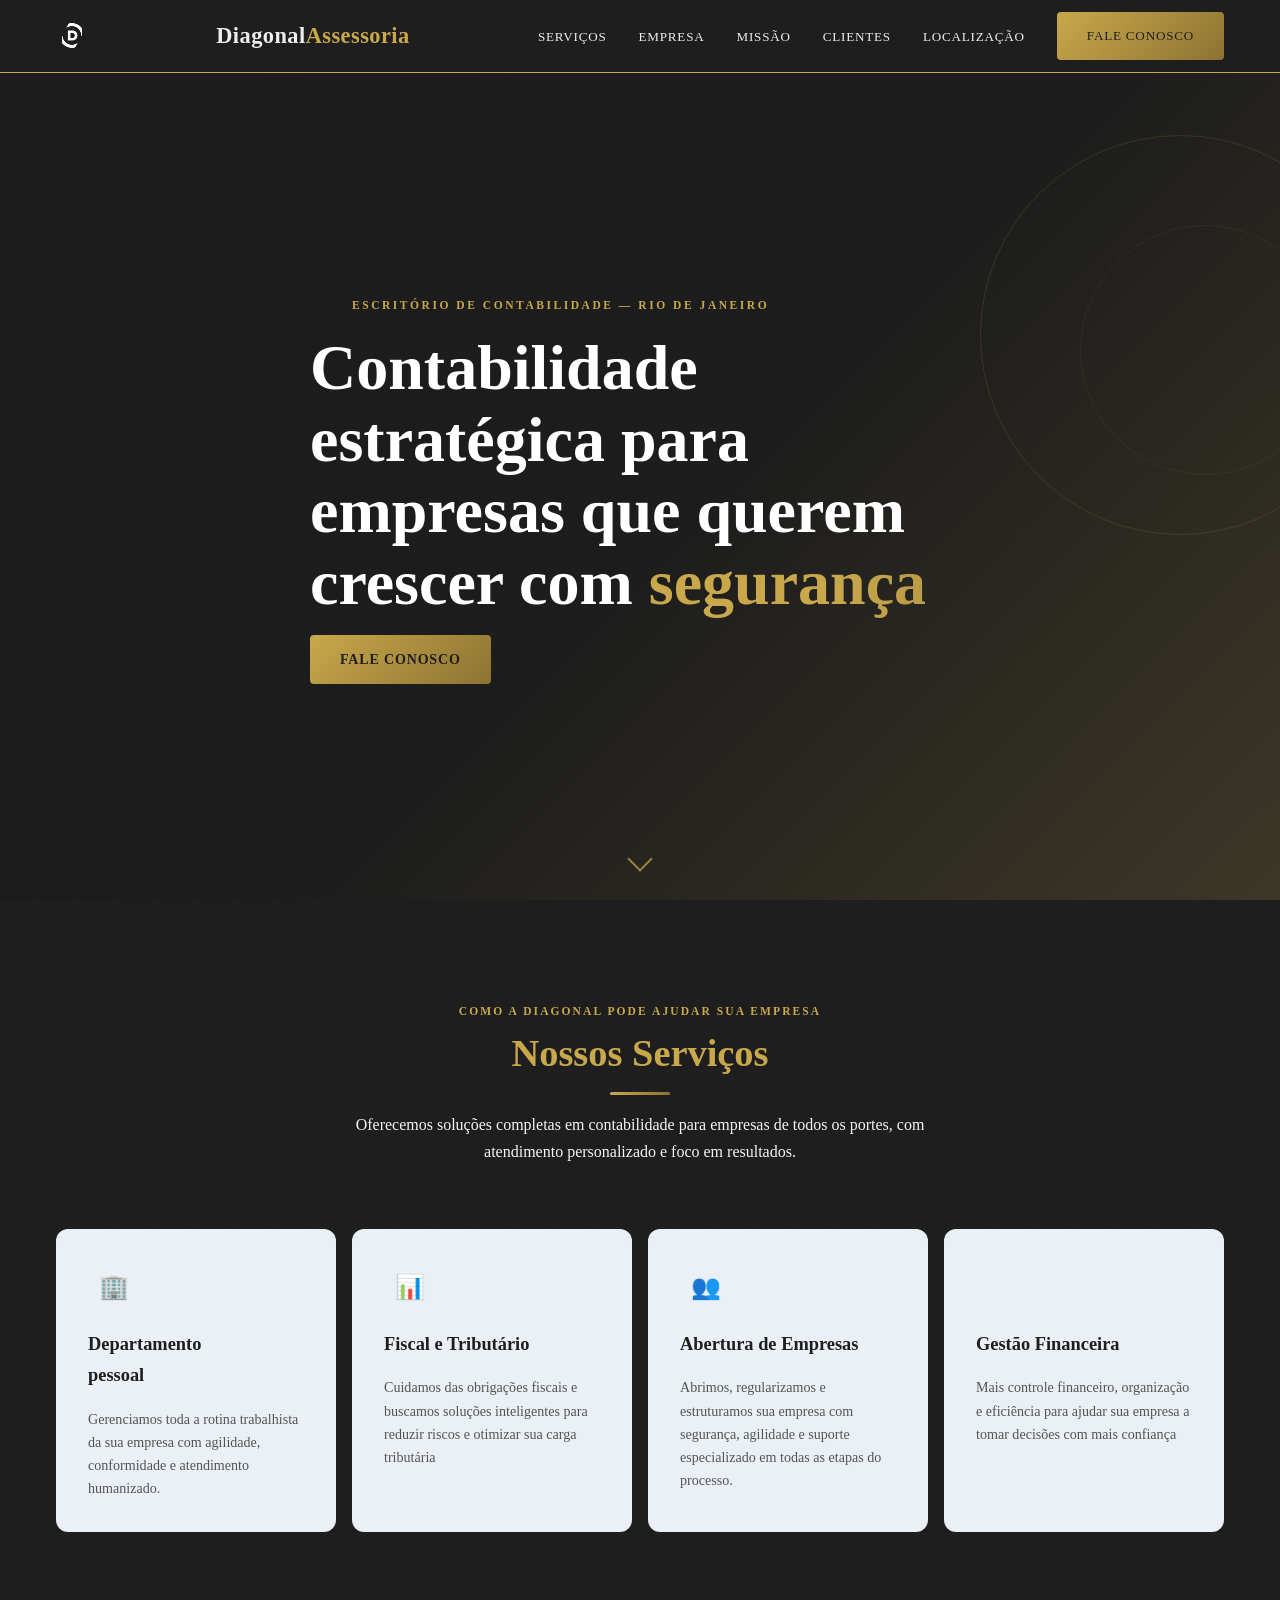
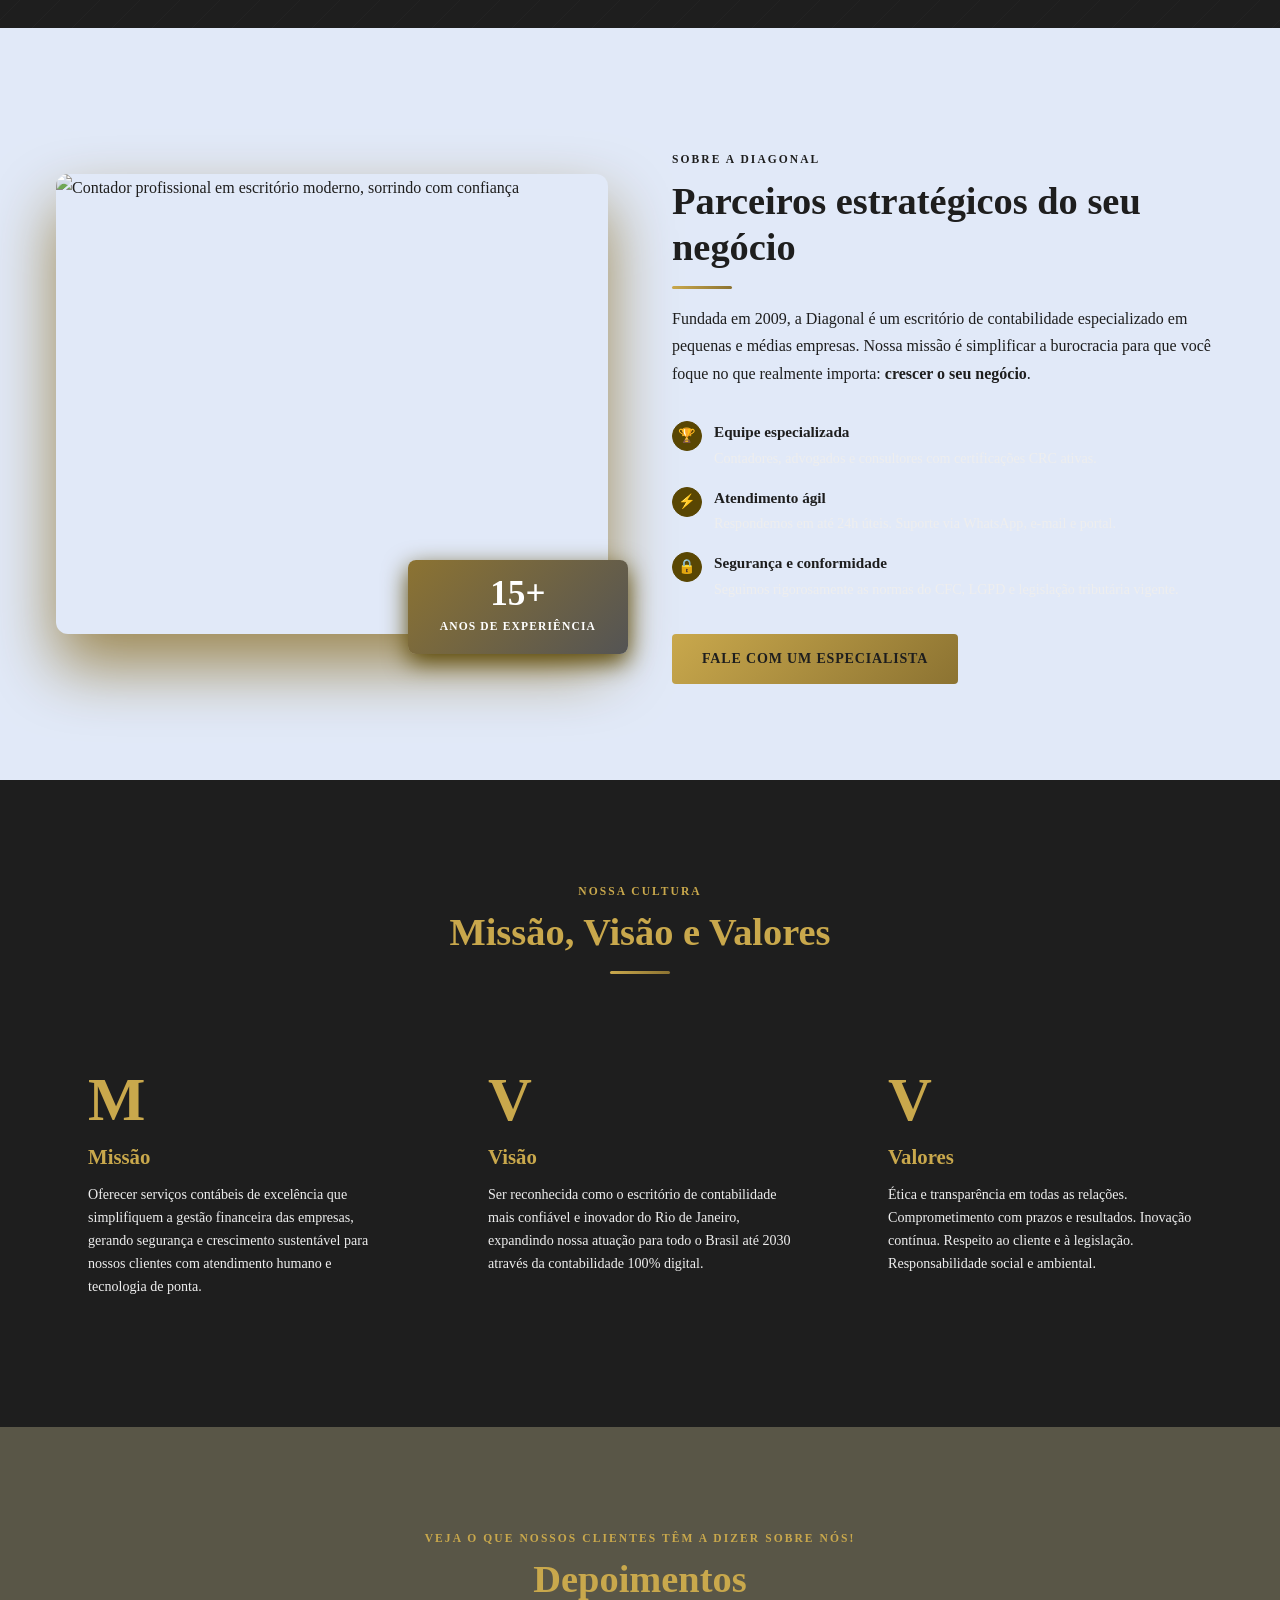
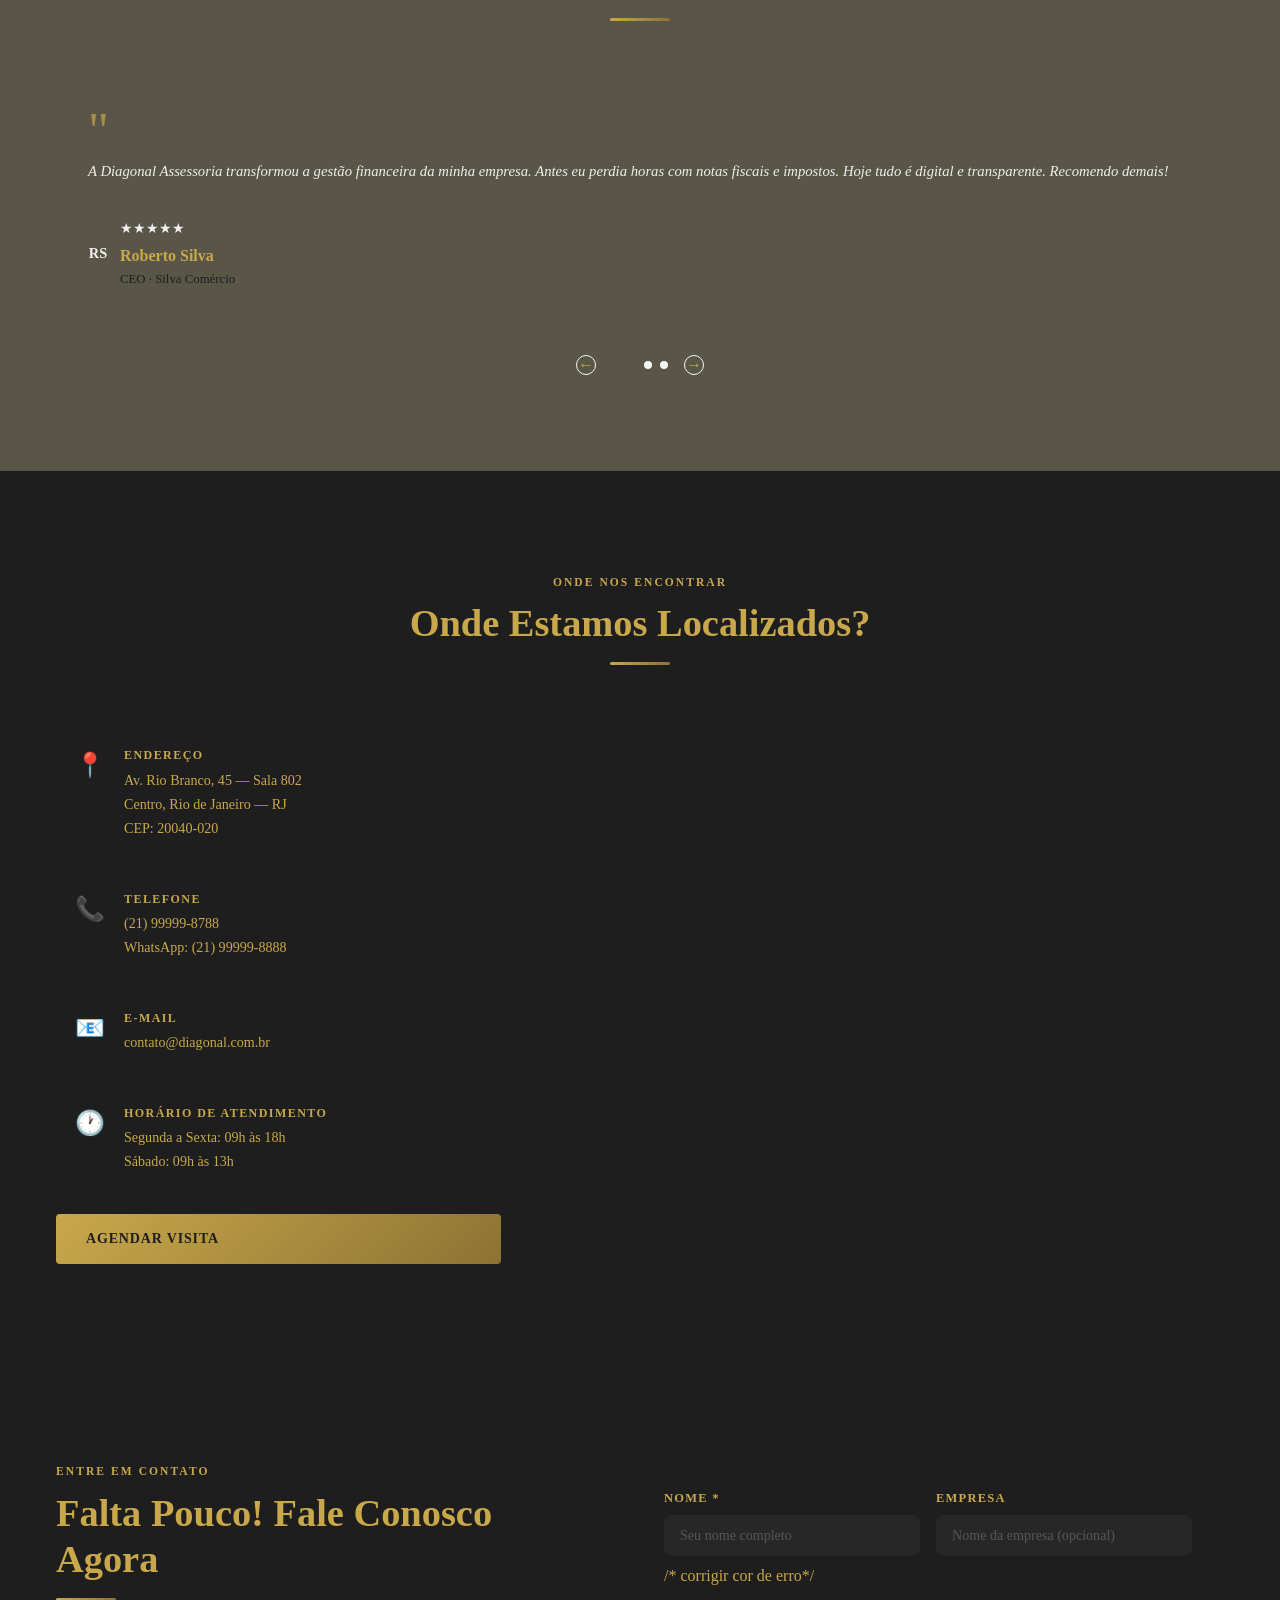
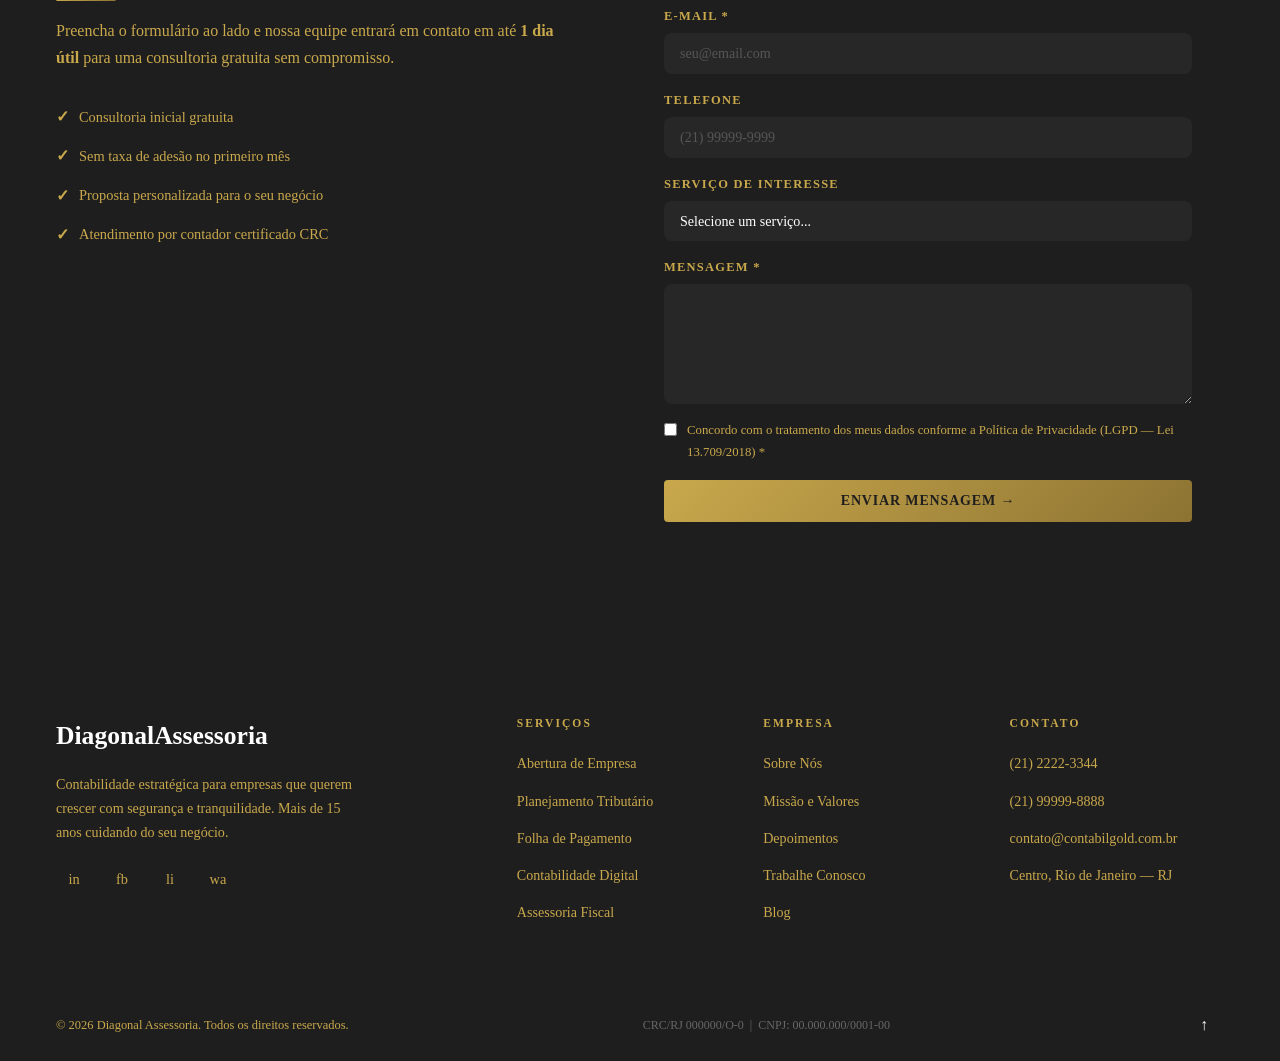
==== index.html @ e1a0720f "primeiro commit do site diagonal" ====
<!DOCTYPE html>
<!--
  ╔══════════════════════════════════════════════════════════════════╗
  ║           DIAGONAL ACESSORIA — index.html                        ║
  ║   Estrutura HTML pura — estilos e scripts em arquivos externos   ║
  ╠══════════════════════════════════════════════════════════════════╣
  ║  ESTRUTURA DO PROJETO (organização de pastas):                   ║
  ║  contabilgold/                                                   ║
  ║  ├── index.html   ← VOCÊ ESTÁ AQUI (estrutura/conteúdo)          ║
  ║  ├── style.css    ← Visual (cores, fontes, layout)               ║
  ║  └── script.js    ← Comportamento (cliques, animações, forms)    ║
  ╠══════════════════════════════════════════════════════════════════╣
-->
<html lang="pt-BR">

<head>
  <meta charset="UTF-8" /> 
  <meta name="viewport" content="width=device-width, initial-scale=1.0" /> 
  <meta name="description" content="Contáb — Contabilidade estratégica para empresas que querem crescer com segurança." />
  <meta name="keywords" content="contabilidade, empresa, MEI, CNPJ, impostos, Rio de Janeiro" />
  <meta name="author" content="Diagonal Acessoria" /> 
  <link rel="stylesheet" href="style.css" /> 
  <title>Diagonal Acessoria</title>
</head>

<body>

  <!-- ╔═════════════════════════════════════════════════════════╗
       ║  NAVBAR — Barra de navegação fixed                      ║
       ║  JS (script.js): hambúrguer mobile + fechar ao clicar   ║
       ╚═════════════════════════════════════════════════════════╝ -->
  <header>
    <nav class="navbar" role="navigation" aria-label="Navegação principal">
      <div class="container">
        <div class="navbar__inner">
          <img src="img/logoWhite.png" alt="Diagonal Acessoria" />

          <a href="#" class="navbar__logo" aria-label="Diagonal Acessoria - Página inicial">
            
            Diagonal<span>Assessoria</span>
          </a>

          <!-- href="#secao" → scroll suave até o elemento com id="secao" -->
          <ul class="navbar__links" id="navLinks" role="list">
            <li><a href="#servicos">Serviços</a></li>
            <li><a href="#sobre">Empresa</a></li>
            <li><a href="#mvv">Missão</a></li>
            <li><a href="#depoimentos">Clientes</a></li>
            <li><a href="#localizacao">Localização</a></li>
            <li><a href="#contato" class="btn-nav">Fale Conosco</a></li>
          </ul>

          <!-- Botão hambúrguer (mobile) — JS alterna a classe .aberto -->
          <button
            class="navbar__toggle"
            id="navToggle"
            aria-label="Abrir menu de navegação"
            aria-expanded="false"
            aria-controls="navLinks">
            <span></span>
            <span></span>
            <span></span>
          </button>

        </div>
      </div>
    </nav>
  </header>

  <!-- <main> = conteúdo principal — deve existir APENAS UM por página -->
  <main>

    <!-- ╔═════════════════════════════════════════════════════════╗
         ║  SEÇÃO 1 — HERO (Banner Principal)                     ║
         ╚═════════════════════════════════════════════════════════╝ -->
    <section class="hero" id="hero" aria-label="Seção principal">
      <div class="container">
        <div class="hero__conteudo">

          <p class="hero__tag" aria-hidden="true">
            Escritório de Contabilidade — Rio de Janeiro
          </p>

          <!-- H1: único por página — mais relevante para SEO -->
          <h1 class="hero__titulo">
            Contabilidade estratégica para empresas que querem
            crescer com  <em>segurança</em>
          </h1>

          <!-- <p class="hero__subtitulo">
            Mais do que números: somos parceiros do seu negócio. Planejamento fiscal,
            abertura de empresas, folha de pagamento e muito mais.
          </p> -->

          <!-- CTAs = Call to Action (botões de conversão) -->
          <div class="hero__botoes">
            <a href="#contato" class="btn-primario">Fale Conosco</a>
            <!-- <a href="#servicos" class="btn-secundario">Ver Serviços</a> -->
          </div>

        </div>
      </div>

      <!-- Seta decorativa animada (indica "role para baixo") -->
      <div class="hero__scroll" aria-hidden="true">
        <div class="hero__scroll-seta"></div>
      </div>
    </section>


    <!-- ╔═════════════════════════════════════════════════════════╗
         ║  SEÇÃO 2 — SERVIÇOS                                     ║
         ║  CSS: grid auto-fit (responsivo sem media query)        ║
         ║  JS: classe .animar controlada pelo IntersectionObserver║
         ╚═════════════════════════════════════════════════════════╝ -->
    <section class="servicos" id="servicos" aria-labelledby="titulo-servicos">
      <div class="container">

        <div class="servicos__cabecalho">
          <p class="tag-ouro">Como a Diagonal pode ajudar sua empresa</p>
          <h2 class="titulo-secao" id="titulo-servicos">Nossos Serviços</h2>
          <div class="divisor-ouro" role="presentation"></div>
          <p class="subtitulo-secao" style="margin-inline: auto; text-align: center;">
            Oferecemos soluções completas em contabilidade para empresas de todos os portes,
            com atendimento personalizado e foco em resultados.
          </p>
        </div>

        <!-- Grid responsivo — 4 colunas no desktop, 1-2 no mobile -->
        <div class="servicos__grid">

          <!-- <article> = conteúdo autocontido e reutilizável -->
          <article class="card-servico animar" aria-label="Serviço de Abertura de Empresa">
            <div class="card-servico__icone" aria-hidden="true">🏢</div>
            <h3 class="card-servico__titulo">Departamento<p>pessoal</p></h3>
            <p class="card-servico__texto">
              Gerenciamos toda a rotina trabalhista da sua empresa com agilidade, conformidade e atendimento humanizado.
            </p>
            <!-- <a href="#contato" class="card-servico__link">Saiba mais &#8594;</a> -->
          </article>

          <article class="card-servico animar" aria-label="Serviço de Planejamento Tributário">
            <div class="card-servico__icone" aria-hidden="true">📊</div>
            <h3 class="card-servico__titulo">Fiscal e Tributário</h3>
            <p class="card-servico__texto">
              Cuidamos das obrigações fiscais e buscamos soluções inteligentes para reduzir riscos e otimizar sua carga tributária
            </p>
            <!-- <a href="#contato" class="card-servico__link">Saiba mais &#8594;</a> -->
          </article>

          <article class="card-servico animar" aria-label="Serviço de Folha de Pagamento">
            <div class="card-servico__icone" aria-hidden="true">👥</div>
            <h3 class="card-servico__titulo">Abertura de Empresas</h3>
            <p class="card-servico__texto">
              Abrimos, regularizamos e estruturamos sua empresa com segurança, agilidade e suporte especializado em todas as etapas do processo.
            </p>
            <!-- <a href="#contato" class="card-servico__link">Saiba mais &#8594;</a> --> 
          </article>

          <article class="card-servico animar" aria-label="Serviço de Contabilidade Digital">
            <div class="card-servico__icone" aria-hidden="true"></div>
            <h3 class="card-servico__titulo">Gestão Financeira</h3>
            <p class="card-servico__texto">
              Mais controle financeiro, organização e eficiência para ajudar sua empresa a tomar decisões com mais confiança
            </p>
            <!-- <a href="#contato" class="card-servico__link">Saiba mais &#8594;</a> -->
          </article>

        </div>
      </div>
    </section>


    <!-- ╔═════════════════════════════════════════════════════════╗
         ║  SEÇÃO 3 — SOBRE NÓS                                    ║
         ║  CSS: Flexbox 2 colunas (imagem + texto)                ║
         ╚═════════════════════════════════════════════════════════╝ -->
    <section class="sobre" id="sobre" aria-labelledby="titulo-sobre">
      <div class="container">
        <div class="sobre__layout">

          <!-- Coluna da imagem -->
          <div class="sobre__imagem-col animar">
            <div class="sobre__imagem-wrapper">
              <!--
                alt="" = texto alternativo (OBRIGATÓRIO para acessibilidade)
                loading="lazy" = carregamento tardio (performance)
              -->
              <img
                src="https://images.unsplash.com/photo-1560472354-b33ff0c44a43?w=800&q=80"
                alt="Contador profissional em escritório moderno, sorrindo com confiança"
                loading="lazy"
              />
            </div>
            <!-- Badge sobreposta via CSS position: absolute -->
            <div class="sobre__badge">
              <strong>15+</strong>
              <span>Anos de experiência</span>
            </div>
          </div>

          <!-- Coluna de texto -->
          <div class="sobre__texto-col animar">
            <p class="tag-ouro">Sobre a Diagonal</p>
            <h2 class="titulo-secao" id="titulo-sobre">Parceiros estratégicos do seu negócio</h2>
            <div class="divisor-ouro" style="margin-left: 0;"></div>

            <p style="color: var(--cor-cinza-texto); margin-top: 1rem;">
              Fundada em 2009, a Diagonal é um escritório de contabilidade especializado
              em pequenas e médias empresas. Nossa missão é simplificar a burocracia para
              que você foque no que realmente importa:
              <strong style="color: var(--cor-branco);">crescer o seu negócio</strong>.
            </p>

            <ul class="sobre__lista" aria-label="Nossos diferenciais">
              <li class="sobre__item">
                <div class="sobre__item-icone" aria-hidden="true">🏆</div>
                <div>
                  <strong>Equipe especializada</strong>
                  <p>Contadores, advogados e consultores com certificações CRC ativas.</p>
                </div>
              </li>
              <li class="sobre__item">
                <div class="sobre__item-icone" aria-hidden="true">⚡</div>
                <div>
                  <strong>Atendimento ágil</strong>
                  <p>Respondemos em até 24h úteis. Suporte via WhatsApp, e-mail e portal.</p>
                </div>
              </li>
              <li class="sobre__item">
                <div class="sobre__item-icone" aria-hidden="true">🔒</div>
                <div>
                  <strong>Segurança e conformidade</strong>
                  <p>Seguimos rigorosamente as normas do CFC, LGPD e legislação tributária vigente.</p>
                </div>
              </li>
            </ul>

            <a href="#contato" class="btn-primario" style="margin-top: 2rem;">Fale com um Especialista</a>
          </div>

        </div>
      </div>
    </section>


    <!-- ╔═════════════════════════════════════════════════════════╗
         ║  SEÇÃO 4 — MISSÃO, VISÃO E VALORES                     ║
         ╚═════════════════════════════════════════════════════════╝ -->
    <section class="mvv" id="mvv" aria-labelledby="titulo-mvv">
      <div class="container">

        <div class="mvv__cabecalho">
          <p class="tag-ouro">Nossa cultura</p>
          <h2 class="titulo-secao" id="titulo-mvv" style="color: var(--cor-ouro);">
            Missão, Visão e Valores
          </h2>
          <div class="divisor-ouro"></div>
        </div>

        <div class="mvv__grid">

          <div class="mvv__card animar">
            <div class="mvv__card-letra" aria-hidden="true">M</div>
            <h3 class="mvv__card-titulo">Missão</h3>
            <p>
              Oferecer serviços contábeis de excelência que simplifiquem a gestão financeira
              das empresas, gerando segurança e crescimento sustentável para nossos clientes
              com atendimento humano e tecnologia de ponta.
            </p>
          </div>

          <div class="mvv__card animar">
            <div class="mvv__card-letra" aria-hidden="true">V</div>
            <h3 class="mvv__card-titulo">Visão</h3>
            <p>
              Ser reconhecida como o escritório de contabilidade mais confiável e inovador
              do Rio de Janeiro, expandindo nossa atuação para todo o Brasil até 2030 através
              da contabilidade 100% digital.
            </p>
          </div>

          <div class="mvv__card animar">
            <div class="mvv__card-letra" aria-hidden="true">V</div>
            <h3 class="mvv__card-titulo">Valores</h3>
            <p>
              Ética e transparência em todas as relações. Comprometimento com prazos e resultados.
              Inovação contínua. Respeito ao cliente e à legislação. Responsabilidade social
              e ambiental.
            </p>
          </div>

        </div>
      </div>
    </section>


    <!-- ╔═════════════════════════════════════════════════════════╗
         ║  SEÇÃO 5 — DEPOIMENTOS (Carrossel)                      ║
         ║  JS: translateX no track + dots criados dinamicamente   ║
         ╚═════════════════════════════════════════════════════════╝ -->
    <section class="depoimentos" id="depoimentos" aria-labelledby="titulo-depoimentos">
      <div class="container">

        <div class="depoimentos__cabecalho">
          <p class="tag-ouro">Veja o que nossos clientes têm a dizer sobre nós!</p>
          <h2 class="titulo-secao" id="titulo-depoimentos">Depoimentos</h2>
          <div class="divisor-ouro"></div>
        </div>

        <!--
          ESTRUTURA DO CARROSSEL:
          [wrapper overflow:hidden]
            [track display:flex] ← o JS move este elemento com translateX
              [card min-width:50%]
              [card min-width:50%]
              [card] ← escondido pelo overflow
              [card] ← escondido pelo overflow
        -->
        <div
          class="depoimentos__track-wrapper"
          role="region"
          aria-roledescription="carrossel"
          aria-label="Depoimentos de clientes">

          <div class="depoimentos__track" id="carrosselTrack">

            <article class="depoimento-card" role="group" aria-roledescription="slide" aria-label="Depoimento 1 de 4">
              <div class="depoimento-card__aspas" aria-hidden="true">"</div>
              <p class="depoimento-card__texto">
                A Diagonal Assessoria transformou a gestão financeira da minha empresa. Antes eu perdia
                horas com notas fiscais e impostos. Hoje tudo é digital e transparente. Recomendo demais!
              </p>
              <div class="depoimento-card__autor">
                <div class="depoimento-card__avatar" aria-hidden="true">RS</div>
                <div>
                  <div class="depoimento-card__estrelas" aria-label="5 estrelas">★★★★★</div>
                  <strong>Roberto Silva</strong>
                  <p style="font-size: 0.8rem; color: var(--preto-principal);">CEO · Silva Comércio</p>
                </div>
              </div>
            </article>

            <article class="depoimento-card" role="group" aria-roledescription="slide" aria-label="Depoimento 2 de 4">
              <div class="depoimento-card__aspas" aria-hidden="true">"</div>
              <p class="depoimento-card__texto">
                Abri minha MEI com a orientação da Diagonal Assessoria e foi tudo muito simples.
                Eles me explicaram cada passo, sem burocracia e com muito profissionalismo.
              </p>
              <div class="depoimento-card__autor">
                <div class="depoimento-card__avatar" aria-hidden="true">AM</div>
                <div>
                  <div class="depoimento-card__estrelas" aria-label="5 estrelas">★★★★★</div>
                  <strong>Ana Moreira</strong>
                  <p style="font-size: 0.8rem; color: var(--preto-principal);">MEI · Design Gráfico</p>
                </div>
              </div>
            </article>

            <article class="depoimento-card" role="group" aria-roledescription="slide" aria-label="Depoimento 3 de 4">
              <div class="depoimento-card__aspas" aria-hidden="true">"</div>
              <p class="depoimento-card__texto">
                O planejamento tributário que eles fizeram para nossa empresa gerou uma economia
                de mais de R$ 40 mil no primeiro ano. Investimento que se paga sozinho!
              </p>
              <div class="depoimento-card__autor">
                <div class="depoimento-card__avatar" aria-hidden="true">CF</div>
                <div>
                  <div class="depoimento-card__estrelas" aria-label="5 estrelas">★★★★★</div>
                  <strong>Carlos Ferreira</strong>
                  <p style="font-size: 0.8rem; color: var(--preto-principal);">Sócio · Ferreira &amp; Cia</p>
                </div>
              </div>
            </article>

            <article class="depoimento-card" role="group" aria-roledescription="slide" aria-label="Depoimento 4 de 4">
              <div class="depoimento-card__aspas" aria-hidden="true">"</div>
              <p class="depoimento-card__texto">
                Atendimento excepcional! Sempre que tenho dúvidas, a equipe responde rapidamente
                pelo WhatsApp. Me sinto segura sabendo que a parte contábil está em boas mãos.
              </p>
              <div class="depoimento-card__autor">
                <div class="depoimento-card__avatar" aria-hidden="true">PL</div>
                <div>
                  <div class="depoimento-card__estrelas" aria-label="5 estrelas">★★★★★</div>
                  <strong>Patrícia Lima</strong>
                  <p style="font-size: 0.8rem; color: var(--preto-principal);">Diretora · Lima Tech</p>
                </div>
              </div>
            </article>

          </div>
        </div>

        <!-- Controles: os dots são criados pelo script.js via createElement -->
        <div class="depoimentos__controles" role="group" aria-label="Controles do carrossel">
          <button class="depoimentos__btn" id="btnAnterior" aria-label="Depoimento anterior">&#8592;</button>
          <div class="depoimentos__dots" id="carrosselDots" role="tablist" aria-label="Selecionar depoimento"></div>
          <button class="depoimentos__btn" id="btnProximo" aria-label="Próximo depoimento">&#8594;</button>
        </div>

      </div>
    </section>


    <!-- ╔═════════════════════════════════════════════════════════╗
         ║  SEÇÃO 6 — LOCALIZAÇÃO                                 ║
         ║  Inclui <iframe> do Google Maps                        ║
         ╚═════════════════════════════════════════════════════════╝ -->
    <section class="localizacao" id="localizacao" aria-labelledby="titulo-localizacao">
      <div class="container">

        <div class="localizacao__cabecalho">
          <p class="tag-ouro">Onde nos encontrar</p>
          <h2 class="titulo-secao" id="titulo-localizacao">Onde Estamos Localizados?</h2>
          <div class="divisor-ouro"></div>
        </div>

        <div class="localizacao__layout">

          <div class="localizacao__infos animar">

            <div class="localizacao__item">
              <span class="localizacao__item-icone" aria-hidden="true">📍</span>
              <div>
                <strong>Endereço</strong>
                <p>Av. Rio Branco, 45 — Sala 802<br>Centro, Rio de Janeiro — RJ<br>CEP: 20040-020</p>
              </div>
            </div>

            <div class="localizacao__item">
              <span class="localizacao__item-icone" aria-hidden="true">📞</span>
              <div>
                <strong>Telefone</strong>
                <!-- href="tel:" → abre o discador no celular -->
                <p><a href="tel:+5521999998788" style="color: var(--cor-cinza-texto);">(21) 99999-8788</a></p>
                <!-- href="https://wa.me/" → abre o WhatsApp -->
                <p><a href="https://wa.me/5521999998888" style="color: var(--cor-ouro);">WhatsApp: (21) 99999-8888</a></p>
              </div>
            </div>

            <div class="localizacao__item">
              <span class="localizacao__item-icone" aria-hidden="true">📧</span>
              <div>
                <strong>E-mail</strong>
                <!-- href="mailto:" → abre o cliente de e-mail -->
                <p><a href="mailto:contato@diagonal.com.br" style="color: var(--cor-cinza-texto);">contato@diagonal.com.br</a></p>
              </div>
            </div>

            <div class="localizacao__item">
              <span class="localizacao__item-icone" aria-hidden="true">🕐</span>
              <div>
                <strong>Horário de Atendimento</strong>
                <p>Segunda a Sexta: 09h às 18h<br>Sábado: 09h às 13h</p>
              </div>
            </div>

            <a href="#contato" class="btn-primario" style="margin-top: 0.5rem;">Agendar Visita</a>
          </div>

          <!-- <iframe> = Inline Frame → incorpora uma página/serviço externo -->
          <div class="localizacao__mapa animar">
            <iframe
              src="https://www.google.com/maps/embed?pb=!1m18!1m12!1m3!1d3675.356647773456!2d-43.17660492501953!3d-22.90278977929559!2m3!1f0!2f0!3f0!3m2!1i1024!2i768!4f13.1!3m3!1m2!1s0x997f5fd1cbaeaf%3A0x7ef3a05d4b1f8f3a!2sAv.%20Rio%20Branco%2C%2045%20-%20Centro%2C%20Rio%20de%20Janeiro%20-%20RJ!5e0!3m2!1spt-BR!2sbr!4v1700000000000"
              title="Localização da Diagonal Assessoria — Av. Rio Branco, 45, Centro, Rio de Janeiro"
              allowfullscreen=""
              loading="lazy"
              referrerpolicy="no-referrer-when-downgrade">
            </iframe>
          </div>

        </div>
      </div>
    </section>


    <!-- ╔═════════════════════════════════════════════════════════╗
         ║  SEÇÃO 7 — FORMULÁRIO DE CONTATO                       ║
         ║  JS: validação de campos + feedback + envio simulado   ║
         ╚═════════════════════════════════════════════════════════╝ -->
    <section class="contato" id="contato" aria-labelledby="titulo-contato">
      <div class="container">
        <div class="contato__layout">

          <!-- Texto motivacional -->
          <div class="contato__texto animar">
            <p class="tag-ouro">Entre em contato</p>
            <h2 class="titulo-secao" id="titulo-contato">Falta Pouco! Fale Conosco Agora</h2>
            <div class="divisor-ouro" style="margin-left: 0;"></div>

            <p style="color: var(--cor-cinza-texto); margin-top: 1rem;">
              Preencha o formulário ao lado e nossa equipe entrará em contato em até
              <strong style="color: var(--cor-ouro);">1 dia útil</strong> para uma
              consultoria gratuita sem compromisso.
            </p>

            <ul class="contato__lista" aria-label="Benefícios do atendimento">
              <li class="contato__lista-item">Consultoria inicial gratuita</li>
              <li class="contato__lista-item">Sem taxa de adesão no primeiro mês</li>
              <li class="contato__lista-item">Proposta personalizada para o seu negócio</li>
              <li class="contato__lista-item">Atendimento por contador certificado CRC</li>
            </ul>
          </div>

          <!-- Wrapper do formulário -->
          <div class="contato__form-wrapper animar">

            <!-- Mensagem de sucesso (oculta; exibida pelo JS após envio) -->
            <div class="form__sucesso" id="formSucesso" role="alert" aria-live="polite">
              <div class="form__sucesso-icone">✅</div>
              <h3>Mensagem enviada com sucesso!</h3>
              <p>Nossa equipe entrará em contato em até 1 dia útil.</p>
            </div>

            <!--
              novalidate → desativa validação nativa do HTML5
              O script.js faz a validação customizada com feedback visual
            -->
            <form class="form" id="formContato" novalidate aria-label="Formulário de contato">

              <!-- Grid 2 colunas: Nome + Empresa lado a lado -->
              <div class="form__linha">

                <div class="form__grupo">
                  <!-- <label for="id"> → clique no label foca o campo (acessibilidade!) -->
                  <label class="form__label" for="nome">Nome *</label>
                  <input
                    class="form__input"
                    type="text"
                    id="nome"
                    name="nome"
                    placeholder="Seu nome completo"
                    required
                    autocomplete="given-name"
                    aria-required="true"
                  />
                  <!-- Span de erro → exibido/ocultado pelo script.js -->
                  <span class="form__erro" id="erroNome" role="alert" style="display:none; color:#e57373; font-size:0.8rem;"></span> /* corrigir cor de erro*/
                </div>

                <div class="form__grupo">
                  <label class="form__label" for="empresa">Empresa</label>
                  <input
                    class="form__input"
                    type="text"
                    id="empresa"
                    name="empresa"
                    placeholder="Nome da empresa (opcional)"
                    autocomplete="organization"
                  />
                </div>

              </div>

              <!-- type="email" → validação de formato pelo navegador + teclado @ no mobile -->
              <div class="form__grupo">
                <label class="form__label" for="email">E-mail *</label>
                <input
                  class="form__input"
                  type="email"
                  id="email"
                  name="email"
                  placeholder="seu@email.com"
                  required
                  autocomplete="email"
                  aria-required="true"
                />
                <span class="form__erro" id="erroEmail" role="alert" style="display:none; color:#e57373; font-size:0.8rem;"></span>
              </div>

              <!-- type="tel" → teclado numérico no mobile, máscara aplicada pelo JS -->
              <div class="form__grupo">
                <label class="form__label" for="telefone">Telefone</label>
                <input
                  class="form__input"
                  type="tel"
                  id="telefone"
                  name="telefone"
                  placeholder="(21) 99999-9999"
                  autocomplete="tel"
                />
              </div>

              <!-- <select> = lista suspensa de opções -->
              <div class="form__grupo">
                <label class="form__label" for="servico">Serviço de Interesse</label>
                <select class="form__input form__select" id="servico" name="servico">
                  <option value="">Selecione um serviço...</option>
                  <option value="abertura">Abertura de Empresa / MEI</option>
                  <option value="tributario">Planejamento Tributário</option>
                  <option value="folha">Folha de Pagamento / RH</option>
                  <option value="contabilidade">Contabilidade Mensal</option>
                  <option value="digital">Contabilidade Digital</option>
                  <option value="outro">Outro</option>
                </select>
              </div>

              <!-- <textarea> = campo de texto multilinha -->
              <div class="form__grupo">
                <label class="form__label" for="mensagem">Mensagem *</label>
                <textarea
                  class="form__input form__textarea"
                  id="mensagem"
                  name="mensagem"
                  placeholder="Descreva brevemente sua necessidade..."
                  required
                  aria-required="true"
                  rows="4">
                </textarea>
                <span class="form__erro" id="erroMensagem" role="alert" style="display:none; color:#e57373; font-size:0.8rem;"></span>
              </div>

              <!-- Checkbox LGPD: consentimento obrigatório pela Lei 13.709/2018 -->
              <div class="form__grupo" style="flex-direction: row; align-items: flex-start; gap: 10px;">
                <input
                  type="checkbox"
                  id="lgpd"
                  name="lgpd"
                  required
                  aria-required="true"
                  style="margin-top: 3px; accent-color: var(--cor-ouro); width: auto;"
                />
                <label for="lgpd" style="font-size: 0.8rem; color: var(--cor-cinza-texto); cursor: pointer;">
                  Concordo com o tratamento dos meus dados conforme a
                  <a href="#" style="color: var(--cor-ouro);">Política de Privacidade</a>
                  (LGPD — Lei 13.709/2018) *
                </label>
              </div>

              <!-- type="submit" → dispara o evento 'submit' capturado pelo script.js -->
              <button type="submit" class="btn-primario" id="btnEnviar" style="width: 100%; justify-content: center;">
                Enviar Mensagem &#8594;
              </button>

            </form>
          </div>

        </div>
      </div>
    </section>

  </main>


  <!-- ╔═════════════════════════════════════════════════════════╗
       ║  RODAPÉ                                                ║
       ║  role="contentinfo" → landmark semântico               ║
       ╚═════════════════════════════════════════════════════════╝ -->
  <footer class="rodape" role="contentinfo">
    <div class="container">

      <div class="rodape__grid">

        <div class="rodape__coluna">
          <div class="rodape__logo">Diagonal<span>Assessoria</span></div>
          <p class="rodape__descricao">
            Contabilidade estratégica para empresas que querem crescer com segurança e
            tranquilidade. Mais de 15 anos cuidando do seu negócio.
          </p>
          <nav class="rodape__redes" aria-label="Redes sociais">
            <a href="#" class="rodape__rede" aria-label="Instagram da Diagonal Assessoria">in</a>
            <a href="#" class="rodape__rede" aria-label="Facebook da Diagonal Assessoria">fb</a>
            <a href="#" class="rodape__rede" aria-label="LinkedIn da Diagonal Assessoria">li</a>
            <a href="#" class="rodape__rede" aria-label="WhatsApp da Diagonal Assessoria">wa</a>
          </nav>
        </div>

        <div class="rodape__coluna">
          <h3 class="rodape__coluna-titulo">Serviços</h3>
          <ul>
            <li><a href="#servicos">Abertura de Empresa</a></li>
            <li><a href="#servicos">Planejamento Tributário</a></li>
            <li><a href="#servicos">Folha de Pagamento</a></li>
            <li><a href="#servicos">Contabilidade Digital</a></li>
            <li><a href="#servicos">Assessoria Fiscal</a></li>
          </ul>
        </div>

        <div class="rodape__coluna">
          <h3 class="rodape__coluna-titulo">Empresa</h3>
          <ul>
            <li><a href="#sobre">Sobre Nós</a></li>
            <li><a href="#mvv">Missão e Valores</a></li>
            <li><a href="#depoimentos">Depoimentos</a></li>
            <li><a href="#contato">Trabalhe Conosco</a></li>
            <li><a href="#contato">Blog</a></li>
          </ul>
        </div>

        <div class="rodape__coluna">
          <h3 class="rodape__coluna-titulo">Contato</h3>
          <ul>
            <li><a href="tel:+552122223344">(21) 2222-3344</a></li>
            <li><a href="https://wa.me/5521999998888">(21) 99999-8888</a></li>
            <li><a href="mailto:contato@contabilgold.com.br">contato@contabilgold.com.br</a></li>
            <li><a href="#localizacao">Centro, Rio de Janeiro — RJ</a></li>
          </ul>
        </div>

      </div>

      <div class="rodape__bottom">
        <p>
          <!-- &copy; = © | <span id="anoAtual"> preenchido pelo script.js -->
          &copy; <span id="anoAtual"></span> Diagonal Assessoria. Todos os direitos reservados.
        </p>
        <p style="font-size: 0.75rem; color: rgba(176,176,176,0.5);">
          CRC/RJ 000000/O-0 &nbsp;|&nbsp; CNPJ: 00.000.000/0001-00
        </p>
        <button
          class="rodape__topo"
          onclick="window.scrollTo({top: 0, behavior: 'smooth'})"
          aria-label="Voltar ao topo da página">
          &#8593;
        </button>
      </div>

    </div>
  </footer>

  <!--
    SCRIPT EXTERNO — no final do <body> (IMPORTANTE!)
    
    Por que aqui e não no <head>?
    • O HTML é processado de cima para baixo
    • Aqui, todo o DOM já está construído quando o JS executa
    • getElementById() e querySelector() encontram os elementos
    
    Alternativa: <script src="script.js" defer> no <head>
    "defer" → adia a execução para após o parse completo do HTML
  -->
  <script src="script.js"></script>

</body>
</html>
---- style.css ----
/* ================================================================
   style.css — Diagonal Assessoria Contábil
   Versão refatorada com paleta de cores corrigida,
   navbar transparente → sólida, parallax e animações completas
   ================================================================

   ÍNDICE DE SEÇÕES:
   1.  Variáveis CSS (Design Tokens — paleta oficial do esquema de cores)
   2.  Reset e Base
   3.  Utilitários
   4.  Botões
   5.  Animações (@keyframes)
   6.  Navbar (fixada, transparente → sólida ao rolar)
   7.  Hero (parallax, conteúdo, CTAs, seta de scroll)
   8.  Serviços (cards em grid)
   9.  Sobre Nós
   10. Missão, Visão e Valores
   11. Depoimentos (carrossel)
   12. Localização e Contato
   13. Formulário de Contato
   14. Rodapé
   15. Media Queries
   16. Intersection Observer (animações ao entrar na tela)
   ================================================================ */


/* ================================================================
   1. VARIÁVEIS CSS — Design System / Tokens
   ----------------------------------------------------------------
   Paleta extraída do ESQUEMA DE CORES OFICIAL (UI):

   ── DOURADO como identidade ──────────────────────────────────
   Família #C9A84C e #D4C08B → autoridade, prosperidade.
   Usados em destaque, CTAs e pontos focais.

   ── PRETO e CINZAS como estrutura ────────────────────────────
   Família #1C1C1C → #4C4C4C → contraste e hierarquia visual.
   Fundos, cards, bordas e separadores.

   ── TONS BEGE/CREME como respiro ─────────────────────────────
   #F7F2EA, #FFFCC0, #E8DFC8 → tradição e estabilidade.
   Backgrounds de seções alternadas, badges e destaques.

   ── TÉCNICO (#E1E9F8) ────────────────────────────────────────
   Seções de dados, serviços e precisão contábil.

   REGRA DE USO (esquema):
   Dourado vibrante (CTAs principal 1-2) + dourado escolhido
   (#C9A84C) + escuro (#1C1C1C) formam a identidade.
   ================================================================ */
:root {
  /* ── Ouro— Identidade da Marca ───────────────────────── */
  --ouro-vibrante-principal:   #C9A84C;   /* Principal: botões, destaques, ícones */
  --ouro-vibrante-escuro: #AB8F41;   /* Variante clara: hover, gradientes suaves */
  --ouro-vibrante-escuro-2: #8D7635;   /* Dourado escuro para hover em elementos dourados */
  --ouro-vibrante-fundo:  #FFF7CC;   /* Fundo de seções de destaque, badges, detalhes */
  --ouro-vibrante-escuro:     #463B1B;   /* Texto escuro */
  --ouro-vibrante-escuro:   #AB8F41;  /* Dourado escuro com transparência para sobreposições */
  --ouro-vibrante-escuro-2:  #8D7635;   /* Dourado escuro para hover em elementos dourados */
  --ouro-vibrante-escuro-3:   #655426;   /* Dourado com 30% de opacidade para sombras e detalhes */
  --ouro-vibrante-claro-alpha:   #D1B567;  /* Dourado claro com transparência para hover em fundos escuros */
  --ouro-claro-2: #D9C282;   /* Dourado claro para hover em fundos escuros */
  --ouro-claro-3: #E4D4A6;   /* Dourado claro para detalhes em fundos escuros uma possibilidade */
  --ouro-claro-4: #E4D4A6;   /* Dourado claro para detalhes em fundos escuros outra possibilidade */
  --ouro-claro-5: #F7F2E4;   /* Dourado claro para detalhes em fundos escuros terceira possibilidade */

/*ouro vibrante */
--ouro-vibrante-principal: #C9A84C;   /* Principal: botões, destaques, ícones */
--ouro-vibrante-escuro: #AB8F41;   /* Variante clara: hover, gradientes suaves */
--ouro-vibrante-escuro-2: #8D7635;   /* Dourado escuro para hover em elementos dourados */
--ouro-vibrante-escuro-3: #655426;   /* Dourado com 30% de opacidade para sombras e detalhes */
--ouro-vibrante-escuro-4: #463B1B;   /* Dourado escuro para hover em elementos dourados */
--ouro-vibrante-claro: #D1B567;  /* Dourado claro com transparência para hover em fundos escuros */
--ouro-vibrante-claro-2: #D9C282;   /* Dourado claro para hover em fundos escuros */
--ouro-vibrante-claro-3: #E4D4A6;   /* Dourado claro para detalhes em fundos escuros uma possibilidade */
--ouro-vibrante-claro-4: #EFE5C9;   /* Dourado claro para detalhes em fundos escuros outra possibilidade */
--ouro-vibrante-claro-5: #F7F2E4;   /* Dourado claro para detalhes em fundos escuros terceira possibilidade */

/*ouro velho*/
--ouro-velho-principal: #8C7332;   /* Principal: botões, destaques, ícones */
--ouro-velho-escuro: #77622B;   /* Variante clara: hover, gradientes suaves */
--ouro-velho-escuro-2: #625123;   /* Dourado escuro para hover em elementos dourados */
--ouro-velho-escuro-3: #463A19;   /* Dourado com 30% de opacidade para sombras e detalhes */
--ouro-velho-escuro-4: #312812;   /* Dourado escuro para hover em elementos dourados */
--ouro-velho-claro: #9D8851;  /* Dourado claro com transparência para hover em fundos escuros */
--ouro-velho-claro-2: #AF9D70;   /* Dourado claro para hover em fundos escuros */
--ouro-velho-claro-3: #C6B999;   /* Dourado claro para detalhes em fundos escuros uma possibilidade */
--ouro-velho-claro-4: #DDD5C2;   /* Dourado claro para detalhes em fundos escuros outra possibilidade */
--ouro-velho-claro-5: #EEEAE0;   /* Dourado claro para detalhes em fundos escuros terceira possibilidade */
 
/*AMARELO*/
  --amarelo-principal: #FDC808;   /* Amarelo vibrante para destaques e CTAs */
  --amarelo-escuro-1: #D7AA07;   /* Amarelo escuro para hover em elementos amarelos */
  --amarelo-escuro-2: #B18C06;   /* Amarelo escuro para hover em elementos amarelos mais escuros */
  --amarelo-escuro-3: #7F6404;   /* Amarelo escuro para hover em elementos amarelos ainda mais escuros */
  --amarelo-escuro-4: #594603;   /* Amarelo escuro para hover em elementos amarelos muito escuros */
  --amarelo-claro-1: #FDD02D;   /* Amarelo claro para hover em fundos escuros */
  --amarelo-claro-2: #FED952;   /* Amarelo claro para hover em fundos escuros */
  --amarelo-claro-3: #FEE484;   /* Amarelo claro para hover em fundos escuros */
  --amarelo-claro-4: #FEEFB5;   /* Amarelo claro para hover em fundos escuros */
  --amarelo-claro-5: #FFF7DA;   /* Amarelo claro para hover em fundos escuros */

  /* ── Pretos  — Estrutura ─────────────────────────── */
  --preto-principal: #1E1E1E;   /* Fundo principal (hero, navbar sólida) */
  --preto-tom-escuro-1:#1B1B1B;   /* Fundo secundário (seções alternadas) */
  --preto-tom-escuro-2:#181818;   /* Cards, formulários, wrappers */
  --preto-tom-escuro-3:#151515;   /* Bordas e separadores */
  --preto-tom-escuro-4:#121212;   /* Textos secundários, labels, subtítulos */
  --preto-tom-claro-1:#404040;   /* Textos sobre fundos escuros */
  --preto-tom-claro-2:#626262;   /* Textos sobre fundos escuros, detalhes */
  --preto-tom-claro-3:#8F8F8F;   /* Textos sobre fundos escuros, detalhes secundários */
  --preto-tom-claro-4:#BCBCBC;   /* Textos sobre fundos escuros, detalhes terciários */
  --preto-tom-claro-5:#DDDDDD;   /* Textos sobre fundos escuros, detalhes quaternários */

/*brancos*/ 
  --branco-principal: #EEEEEE;   /* Cinza claro para fundos e detalhes */
  --branco-escuro-1: #D6D6D6;   /* Cinza médio para bordas e separadores */
   --branco-escuro-2: #B3B3B3;   /* Cinza mais escuro para detalhes e textos secundários */
   --branco-escuro-3: #8F8F8F;   /* Cinza escuro para textos sobre fundos claros */
   --branco-escuro-4: #6B6B6B;   /* Cinza escuro para textos sobre fundos claros, detalhes */
   --branco-claro-1: #F0F0F0;   /* Cinza muito claro para fundos e detalhes */
   --branco-claro-2: #F1F1F1;   /* Cinza claro para fundos e detalhes */
   --branco-claro-3: #F5F5F5;   /* Cinza claro para fundos e detalhes */
   --branco-claro-4: #F8F8F8;   /* Cinza claro para fundos e detalhes */
   --branco-claro-5: #FCFCFC;   /* Cinza claro para fundos e detalhes */

/* ── Cinza para textos e detalhes ─────────────────────────── */
   --cinza-principal: #545454   ;   /* Cinza escuro para textos sobre fundos claros */
   --cinza-escuro: #6E6E6E;   /* Cinza médio para textos sobre fundos claros */
   --cinza-escuro-2: #878787;   /* Cinza mais claro para textos sobre fundos claros, detalhes */
   --cinza-escuro-3: #AAAAAA;   /* Cinza claro para textos sobre fundos claros, detalhes secundários */
   --cinza-escuro-4: #CCCCCC;   /* Cinza muito claro para textos sobre fundos claros, detalhes terciários */
   --cinza-escuro-5: #E5E5E5;   /* Cinza quase branco para textos sobre fundos claros, detalhes quaternários */
   --cinza-claro-1: #474747;   /* Cinza claro para fundos e detalhes */
   --cinza-claro-2: #3B3B3B;   /* Cinza claro para fundos e detalhes */
   --cinza-claro-3: #2A2A2A;   /* Cinza claro para fundos e detalhes */
    --cinza-claro-4: #1D1D1D;   /* Cinza claro para fundos e detalhes */

/*BEGE*/
  --bege-fundo-principal: #FFF7CC;   /* Fundo de seções de destaque (sobre, MVV) */
  --bege-escuro:  #D9D2AD;   /* Bordas e detalhes em modo claro */
  --bege-escuro-2:#B3AD8F;   /* Bordas e detalhes em modo claro alternativa */
  --bege-escuro-3:#807C66;   /* Bordas e detalhes em modo claro alternativa 2 */
  --bege-escuro-4:#595647;   /* Bordas e detalhes em modo claro alternativa 3 */
  --bege-claro:     #FFF8D4;   /* Badge, tags, destaques em fundos claros */
  --bege-claro-2:   #FFF9DB;   /* Badge, tags, destaques em fundos claros alternativa */
  --bege-claro-3:   #FFFBE6;   /* Badge, tags, destaques em fundos claros alternativa 2 */
  --bege-claro-4:   #FFFDF0;   /* Badge, tags, destaques em fundos claros alternativa 3 */
  --bege-claro-5:   #FFFEF7;   /* Badge, tags, destaques em fundos claros alternativa 4 */

/*azul*/
  --azul-principal: #E1E9F0;   /* Fundo de seções técnicas/serviços */
  --azul-escuro-2: #BFC6CC;   /* Fundo de seções técnicas/serviços alternativa 6 */
  --azul-escuro-3: #9EA3A8;   /* Fundo de seções técnicas/serviços alternativa 7 */
  --azul-escuro-3: #717578;   /* Fundo de seções técnicas/serviços alternativa 8 */
  --azul-escuro-4: #4F5254;   /* Fundo de seções técnicas/serviços alternativa 4 */
  --azul-claro-1: #E6ECF2;   /* Fundo de seções técnicas/serviços alternativa */
  --azul-claro-2: #EAF0F5;   /* Fundo de seções técnicas/serviços alternativa 2 */
  --azul-claro-3: #F0F4F8;   /* Fundo de seções técnicas/serviços alternativa 3 */
  --azul-claro-4: #F6F8FB;   /* Fundo de seções técnicas/serviços alternativa 4 */
  --azul-claro-5: #FBFCFD;   /* Fundo de seções técnicas/serviços alternativa 5 */
  
/* ── Bege/Creme — Respiro e Tradição ─────────────────────── */
  --creme-principal: #F7F2EA;   /* Fundo de seções de destaque (sobre, MVV) */
  --creme-claro:     #FFFCC0;   /* Badge, tags, destaques em fundos claros */
  --creme-medio:     #E8DFC8;   /* Bordas e detalhes em modo claro */

  /* ── Técnico — Serviços e Dados ──────────────────────────── */
  --tecnico-azul:    #E1E9F8;   /* Fundo de seções técnicas/serviços */

  /* ── Branco ────────────────────────────────────────────────  */
  --branco:          #FFFFFF;

  /*Funcionalidades segundo o Design System*/
  /*header e navegação*/
  --ouro-principal:   #C9A84C;   /*Logo e nome da empresa no topo da página*/
  --ouro-ativo:   #8D7635;   /*links de naveção ativos e houver no meu principal*/
  --ouro-houver:   #AB8F41;   /*links de naveção ativos e houver no meu principal*/
  --bege-fundo-principal: #FFF7CC;   /*Fundo claro do header para criar leveza sem perder identidade*/;

  /*Cards de serviços (Contabilidade, fiscal, DP, consultoria e etc.)*/
  --cinza-principal: #EEEEEE;   /*Fundo neutro dos cards - não compete com o conteúdo principal da página*/
  --branco-claro-3: #F5F5F5;   /*Houver nos cards*/
  --ouro-principal: #C9A84C;   /*Ícones de cada serviço em dourado para reforçar a identidade da marca*/
  --amarelo-principal: #FDC808;   /*Borda superior do card em amarelo vibrante para destaque visual*/
  --cinza-principal: #545454;   /*Texto descritivo em cinza escuro - profissional e legível*/

 /*Numeros e estatisticas (Clientes atendidos, anos de mercado, CNPJs etc.)*/
 --azul-principal: #E1E9F8;   /*Fundo azul claro para transmitir confiança e precisão*/
 --preto-principal: #1E1E1E;   /*Números grandes, para máxima legibilidade*/
 --amarelo-principal: #FDC808;   /*Números ou símbolos de destaque especiais*/
 --azul-escuro-3: #717578;   /*Rótulos descritivos abaixo dos números*/

 /*Formulário de contato / CTA final*/
  --branco-claro-1: #F0F0F0;   /*Fundo para blocos de métricas*/
  --cinza-escuro-4: #CCCCCC;   /*Bordas dos campos de input em cinza médio — neutros e profissionais*/
  --amarelo-principal: #FDC808;   /*Botão de envio em amarelo vibrante — o maior ponto focal da conversão*/
  --amarelo-escuro-1: #D7AA07;   /*Estado hover do botão levemente mais escuro — feedback visual claro*/

  /*Hero / Banner principal (Primeira impressão e Call to Action)*/
  --amarelo-principal: #FDC808;   /*Botão de CTA principal (“Fale conosco”, “Solicitar orçamento”) - transmite confiança e urgência*/
  --bege-principal: #FFF7CC;   /*Fundo suave da seção hero, evitando contraste agressivo*/
  --ouro-vibrante: #C9A84C;   /*Elementos decorativos e ícones de destaque ao redor do título*/
  --preto-principal: #1E1E1E;   /*Título principal em preto para máxima legibilidade e impacto visual*/

  /*Seção “Sobre nós” / Diferenciais (Transmissão de autoridade e tradição)*/
  --bege-claro: #F7F2E4;   /* Fundo da seção em bege suave - cria a sensação de solidez e tradição, ideal para escritórios */
  --ouro-velho-principal: #8C7332;   /*Texto das tags em (#8C7332) sobre o fundo claro - contraste correto dentro da família*/
  --ouro-vibrante-escuro-4: #462b1b;   /*Corpo de texto em marrom-escuro quente - mais aconchegante que preto puro*/
  --ouro-vibrante-principal:#C9A84C; /*Corpo de texto em marrom-escuro quente - mais aconchegante que preto puro*/
  
  /*Depoimentos de clientes (Prova social e confiança)*/
  --branco-claro-5: #FCFCFC;   /*Corpo de texto em marrom-escuro quente - mais aconchegante que preto puro*/
  --ouro-vibrante-principal:#C9A84C; /*Ícone de aspas em dourado para dar personalidade e remetendo à marca*/
  --amarelo-principal: #FDC808;   /*Estrelas de avaliação em amarelo vibrante — familiar e legível*/
  --cinza-principal: #545454;   /*Texto do depoimento em cinza escuro para leitura confortável*/
  /*Rodapé (Links, contato, redes sociais e legal)*/
  --preto-principal: #1E1E1E;   /*Fundo do rodapé para criar contraste e delimitar a seção*/
  --ouro-vibrante: #C9A84C;   /*Nome/logo da empresa em dourado sobre o fundo escuro*/
  --preto-tom-claro-5:#DDDDDD; /*Links e textos informativos em cinza claro para boa legibilidade no escuro*/
  --ouro-velho-principal: #8C7332;   /*Hover dos links em dourado escuro — mantém coerência da identidade visual*/

--bege-principal: #FFF7CC;   /*Fundo claro do header para criar leveza sem perder identidade*/

  
 --ouro-velho-principal: #8C7332;   /*Texto das tags em (#8C7332) sobre o fundo claro - contraste correto dentro da família*/
 --branco-principal: #EEEEEE; /*Badges neutros (#EEEEEE) para categorias sem destaque especial (“Tributário”,”Fiscal”)*/
 


  /* ── Tipografia ───────────────────────────────────────────── */
 --fonte-titulo-principal: 'montserrat'; /* Títulos principais (hero, seções) */
 --fonte-titulo-secao: 'montserrat'; /* Títulos de seção (serviços, sobre) */
 --fonte-subtitulo:'montserrat'; /* Subtítulos e textos de apoio */
 --fonte-corpo-principal:'roboto'; /* Textos corridos, descrições, parágrafos */
 --fonte-texto-de-ui:'inter'; /* Textos de interface, labels, botões menores */
 --fonte-menu-navegacao:'inter'; /* Menu da navbar, links de navegação */

  /* ── Sistema de Espaçamento (base 8px) ───────────────────── */
  --espaco-xs:  8px;
  --espaco-sm:  16px;
  --espaco-md:  32px;
  --espaco-lg:  64px;
  --espaco-xl:  96px;

  /* ── Bordas Arredondadas ──────────────────────────────────── */
  --raio-sm:  4px;
  --raio-md:  8px;
  --raio-lg:  12px;

  /* ── Transição Padrão ─────────────────────────────────────── */
  --transicao: 0.35s ease;

  /* ── Altura da Navbar (usada para compensar position:fixed) ── */
  --altura-navbar: 72px;
}


/* ================================================================
   2. RESET E BASE
   ================================================================ */
*, *::before, *::after {
  box-sizing: border-box;
  margin:  0;
  padding: 0;
}

html {
  scroll-behavior: smooth;
  /* Scroll snapping desativado — livre para rolagem natural */
}

body {
  font-family:      var(--fonte-titulo-secao), var(--fonte-subtitulo), var(--fonte-corpo-principal);
  background-color: var(--preto-principal); /* Fundo escuro para destacar os elementos dourados e criar contraste */
  color:            var(--ouro-vibrante-principal); /* Texto em dourado para reforçar a identidade da marca */
  line-height:      1.7;
  font-size:        16px;
  overflow-x:       hidden;
}

a {
  text-decoration: none;
  color:           inherit;
}

ul, ol {
  list-style: none;
}

img {
  max-width: 100%;
  display:   block;
}


/* ================================================================
   3. UTILITÁRIOS
   ================================================================ */

.container {
  max-width:      1200px;
  margin-inline:  auto;
  padding-inline: var(--espaco-sm);
}

/* Divisor dourado decorativo */
.divisor-ouro {
  width:            60px;
  height:           3px;
  background:       linear-gradient(90deg, var(--ouro-vibrante-principal), var(--ouro-velho-principal));
  margin:           var(--espaco-sm) auto;
  border-radius:    2px;
}

/* Tag de destaque — usa bege/creme sobre escuro */
.tag-ouro {
  display:        inline-block;
  font-size:      0.72rem;
  font-weight:    700;
  letter-spacing: 0.18em;
  text-transform: uppercase;
  color:          var(--cinza-);
  margin-bottom:  var(--espaco-xs);
}

/* Títulos de seção */
.titulo-secao {
  font-family: var(--fonte-titulo);
  font-size:   clamp(1.8rem, 3vw, 2.5rem);
  font-weight: 700;
  line-height: 1.2;
}

/* Subtítulo de seção */
.subtitulo-secao {
  font-size:  1rem;
  color:      var(--branco-claro-3);
  margin-top: var(--espaco-sm);
  max-width:  600px;
}


/* ================================================================
   4. BOTÕES
   ================================================================ */

/* Botão Primário — dourado vibrante (máximo destaque, CTA 1) */
.btn-primario {
  display:          inline-flex;
  align-items:      center;
  gap:              8px;
  padding:          13px 30px;
  background:       linear-gradient(135deg, var(--ouro-vibrante-principal), var(--ouro-velho-principal));
  color:            var(--preto-principal);
  font-family:      var(--fonte-corpo);
  font-weight:      700;
  font-size:        0.875rem;
  letter-spacing:   0.06em;
  text-transform:   uppercase;
  border:           none;
  border-radius:    var(--raio-sm);
  cursor:           pointer;
  transition:       background var(--transicao),
                    transform  var(--transicao),
                    box-shadow var(--transicao);
}


.btn-primario:hover {
  background:  linear-gradient(135deg, var(--ouro-velho-principal), var(--ouro-vibrante-principal));
  transform:   translateY(-2px);
  box-shadow:  0 8px 24px var(--ouro-vibrante-escuro-3);
}

/* Botão Secundário — borda dourada, transparente */
.btn-secundario {
  display:        inline-flex;
  align-items:    center;
  gap:            8px;
  padding:        11px 28px;
  background:     transparent;
  color:          var(--ouro-secundario);
  font-family:    var(--fonte-corpo);
  font-weight:    700;
  font-size:      0.875rem;
  letter-spacing: 0.06em;
  text-transform: uppercase;
  border:         2px solid var(--ouro-vibrante-principal);
  border-radius:  var(--raio-sm);
  cursor:         pointer;
  transition:     all var(--transicao);
}

.btn-secundario:hover {
  background:  var(--ouro-vibrante-principal);
  color:       var(--preto-principal);
  box-shadow:  0 6px 20px var(--ouro-alpha-40);
}


/* ================================================================
   5. ANIMAÇÕES — @keyframes
   ================================================================ */

/* Fade-in com subida suave */
@keyframes fadeInUp {
  from {
    opacity:   0;
    transform: translateY(35px);
  }
  to {
    opacity:   1;
    transform: translateY(0);
  }
}

/* Fade-in simples */
@keyframes fadeIn {
  from { opacity: 0; }
  to   { opacity: 1; }
}

/* Pulso dourado no CTA principal */
@keyframes pulso {
  0%, 100% { box-shadow: 0 0 0 0 rgba(232, 200, 74, 0.5); }
  50%       { box-shadow: 0 0 0 14px rgba(232, 200, 74, 0); }
}

/* Bounce da seta de scroll */
@keyframes scrollBounce {
  0%, 100% { transform: rotate(45deg) translate(0, 0);     opacity: 1;   }
  50%       { transform: rotate(45deg) translate(5px, 5px); opacity: 0.4; }
}

/* Entrada de elementos da esquerda */
@keyframes slideInLeft {
  from {
    opacity:   0;
    transform: translateX(-40px);
  }
  to {
    opacity:   1;
    transform: translateX(0);
  }
}

/* Brilho deslizante (shimmer) — para elementos de destaque */
@keyframes shimmer {
  0%   { background-position: -200% center; }
  100% { background-position:  200% center; }
}


/* ================================================================
   6. NAVBAR
   ----------------------------------------------------------------
   ESTRATÉGIA:
   • position: fixed → flutua sobre o conteúdo o tempo todo
   • Começa transparente (background: transparent)
   • Classe .navbar--scrolled adicionada pelo JS após 50px de scroll
     → ativa o fundo escuro + blur (glassmorphism)
   • transition suaviza a troca entre os dois estados
   
   PARALLAX DA NAVBAR:
   O efeito "desce junto com a página" vem do position: fixed
   combinado com o JS que controla opacity/background via scroll.
   O conteúdo rola por baixo enquanto a navbar permanece no topo.
   
   COMPENSAÇÃO NO LAYOUT:
   Como a navbar está fora do fluxo (fixed), o Hero precisa de
   padding-top: var(--altura-navbar) para não ficar escondido.
   ================================================================ */
.navbar {
  position:         fixed;
  top:              0;
  left:             0;
  right:            0;
  z-index:          1000;

  /* ESTADO INICIAL: totalmente transparente */
  background-color: transparent;
  backdrop-filter:  none;
  -webkit-backdrop-filter: none;
  border-bottom:    1px solid transparent;

  /* Transição suave entre transparente e sólido */
  transition:
    background-color 0.45s ease,
    border-color     0.45s ease,
    backdrop-filter  0.45s ease;
}

/*
  ESTADO SÓLIDO — adicionado pelo JavaScript ao detectar scroll > 50px
  Ativa: fundo escuro semi-opaco + blur (glassmorphism) + borda
*/
.navbar--scrolled {
  background-color: var(--preto-principal);
  backdrop-filter:  blur(12px);
  -webkit-backdrop-filter: blur(12px);
  border-bottom-color: var(--preto-4);
}

.navbar__inner {
  display:         flex;
  align-items:     center;
  justify-content: space-between;
  padding-block:   20px;
  height:          var(--altura-navbar);
}

.navbar__logo {
  font-family: var(--fonte-titulo);
  font-size:   1.4rem;
  font-weight: 700;
  color:       var(--branco-principal);
  letter-spacing: 0.02em;
}
/* "Gold" em dourado vibrante — identidade da marca */
.navbar__logo span {
  color: var(--ouro-vibrante-principal);
}

.navbar__links {
  display:     flex;
  align-items: center;
  gap:         2rem;
  list-style:  none;
}

.navbar__links a {
  font-size:      0.82rem;
  font-weight:    500;
  color:          var(--branco-principal);
  letter-spacing: 0.06em;
  text-transform: uppercase;
  position:       relative;
  transition:     color var(--transicao);
}
.navbar__links .btn-nav {
  font-size:      0.82rem;
  font-weight:    500;
  color:          var(--preto-principal);
  letter-spacing: 0.06em;
  text-transform: uppercase;
  position:       relative;
  transition:     color var(--transicao);
}

.btn-nav{
   display:          inline-flex;
  align-items:      center;
  gap:              8px;
  padding:          13px 30px;
  background:       linear-gradient(135deg, var(--ouro-vibrante-principal), var(--ouro-velho-principal));
  color:            var(--preto-principal);
  font-family:      var(--fonte-corpo);
  font-weight:      700;
  font-size:        0.875rem;
  letter-spacing:   0.06em;
  text-transform:   uppercase;
  border:           none;
  border-radius:    var(--raio-sm);
  cursor:           pointer;
  transition:       background var(--transicao),
                    transform  var(--transicao),
                    box-shadow var(--transicao);
}
/* Linha dourada animada no hover */
.navbar__links a::after {
  content:          '';
  position:         absolute;
  bottom:           -5px;
  left:             0;
  width:            0;
  height:           2px;
  background:       linear-gradient(90deg, var(--ouro-primario), var(--ouro-vibrante-principal));
  border-radius:    1px;
  transition:       width var(--transicao);
}

.navbar__links a:hover          { color: var(--preto-principal); }
.navbar__links .btn-nav:hover          { color: var(--branco-principal); }
.navbar__links a:hover::after   { width: 100%; }

/* Hambúrguer — mobile */
.navbar__toggle {
  display:    none;
  background: none;
  border:     none;
  cursor:     pointer;
  padding:    8px;
}

.navbar__toggle span {
  display:    block;
  width:      24px;
  height:     2px;
  background: var(--ouro-vibrante-principal);
  margin:     5px 0;
  transition: all var(--transicao);
  border-radius: 1px;
}


/* ================================================================
   7. HERO SECTION — Banner Principal
   ----------------------------------------------------------------
   PARALLAX:
   background-attachment: fixed → a imagem de fundo não rola com
   a página. O conteúdo passa sobre ela, criando profundidade.
   
   COMPENSAÇÃO DA NAVBAR FIXED:
   padding-top: calc(var(--espaco-xl) + var(--altura-navbar))
   garante que o conteúdo do hero começa abaixo da navbar.
   
   OVERLAY:
   Gradiente duplo — escuro à esquerda para leitura do texto,
   toque dourado à direita para identidade da marca.
   ================================================================ */
.hero {
  position:       relative;
  min-height:     100vh;
  display:        flex;
  align-items:    center;
  overflow:       hidden;

  /* Compensa a navbar fixed: conteúdo começa abaixo dela */
  padding-top:    calc(var(--espaco-xl) + var(--altura-navbar));
  padding-bottom: var(--espaco-xl);

  /* Overlay escuro + toque dourado + imagem de fundo */
  background-image:
    linear-gradient(
      135deg,
      rgba(28, 28, 28, 0.93) 0%,
      rgba(28, 28, 28, 0.72) 55%,
      rgba(201, 168, 76, 0.18) 100%
    ),
    url('https://images.unsplash.com/photo-1486406146926-c627a92ad1ab?w=1400&q=80');

  background-size:       cover;
  background-position:   center;
  background-attachment: fixed; /* ← PARALLAX: imagem fica estática, conteúdo rola */
  background-repeat:     no-repeat;
}

/* Ornamento geométrico — círculo dourado parcialmente cortado */
.hero::before {
  content:        '';
  position:       absolute;
  top:            15%;
  right:          -100px;
  width:          400px;
  height:         400px;
  border:         1px solid rgba(201, 168, 76, 0.15);
  border-radius:  50%;
  pointer-events: none;
}

.hero::after {
  content:        '';
  position:       absolute;
  top:            25%;
  right:          -50px;
  width:          250px;
  height:         250px;
  border:         1px solid rgba(201, 168, 76, 0.08);
  border-radius:  50%;
  pointer-events: none;
}

.hero__conteudo {
  max-width:       660px;
  position:        relative;
  z-index:         1;
  animation:       fadeInUp 0.9s ease both;
}

/* Tag de identificação (acima do título) */
.hero__tag {
  display:        inline-flex;
  align-items:    center;
  gap:            10px;
  font-size:      0.72rem;
  font-weight:    700;
  color:          var(--ouro-primario);
  letter-spacing: 0.22em;
  text-transform: uppercase;
  margin-bottom:  var(--espaco-sm);
}

.hero__tag::before {
  content:       '';
  display:       block;
  width:         32px;
  height:        1px;
  background:    linear-gradient(90deg, var(--ouro-primario), transparent);
}

.hero__titulo {
  font-family:   var(--fonte-titulo);
  font-size:     clamp(2.4rem, 5.5vw, 4rem);
  font-weight:   700;
  line-height:   1.12;
  margin-bottom: var(--espaco-sm);
  color:         var(--branco);
}

/* Destaque do título — usa dourado vibrante (identidade máxima) */
.hero__titulo em {
  font-style: normal;
  color:      var(--ouro-vibrante);
  /* Efeito shimmer no texto de destaque */
  background: linear-gradient(
    90deg,
    var(--ouro-vibrante-principal),
    var(--ouro-vibrante),
    var(--ouro-vibrante-escuro),
    var(--ouro-vibrante-principal)
  );
  background-size:    200% auto;
  -webkit-background-clip: text;
  -webkit-text-fill-color: transparent;
  background-clip:    text;
  animation:          shimmer 4s linear infinite;
}

.hero__subtitulo {
  font-size:     1.05rem;
  color:         var(--cinza-principal);
  line-height:   1.75;
  margin-bottom: var(--espaco-md);
  max-width:     520px;
}

.hero__botoes {
  display:     flex;
  gap:         var(--espaco-sm);
  flex-wrap:   wrap;
  align-items: center;
}

/* CTA principal com pulso dourado */
.hero__botoes .btn-primario {
  animation: pulso 2.5s infinite;
}

/* Seta de scroll (bounce) */
.hero__scroll {
  position:  absolute;
  bottom:    var(--espaco-md);
  left:      50%;
  transform: translateX(-50%);
  display:   flex;
  flex-direction: column;
  align-items:    center;
  gap:       8px;
  opacity:   0.7;
}

.hero__scroll-label {
  font-size:      0.65rem;
  letter-spacing: 0.2em;
  text-transform: uppercase;
  color:          var(--ouro-vibrante);
}

.hero__scroll-seta {
  width:         18px;
  height:        18px;
  border-right:  2px solid var(--ouro-vibrante);
  border-bottom: 2px solid var(--ouro-vibrante );
  transform:     rotate(45deg);
  animation:     scrollBounce 1.6s infinite;
}


/* ================================================================
   8. SEÇÃO DE SERVIÇOS
   ----------------------------------------------------------------
   Fundo técnico: usa --tecnico-azul muito sutilmente sobreposto
   ao escuro — transmite precisão e profissionalismo contábil.
   
   Na prática: o fundo principal é escuro (preto-2), com o padrão
   geométrico e uma leve influência azulada para diferenciar.
   ================================================================ */
.servicos {
  padding-block:    var(--espaco-xl);
  background-color: var(--preto-2);
  /* Padrão geométrico sutil como textura de fundo */
  background-image: url("data:image/svg+xml,%3Csvg width='40' height='40' xmlns='http://www.w3.org/2000/svg'%3E%3Cpath d='M0 40L40 0' stroke='%23ffffff06' fill='none'/%3E%3C/svg%3E");
  position: relative;
}

/* Borda superior em gradiente dourado */
.servicos::before {
  content:    '';
  position:   absolute;
  top:        0;
  left:       0;
  right:      0;
  height:     2px;
  background: linear-gradient(90deg, transparent, var(--ouro-primario), transparent);
}

.servicos__cabecalho {
  text-align:    center;
  margin-bottom: var(--espaco-lg);
}

.servicos__grid {
  display:               grid;
  grid-template-columns: repeat(auto-fit, minmax(265px, 1fr));
  gap:                   var(--espaco-sm);
}

.card-servico {
  background:     var(--azul-claro-2);
  border:         1px solid var(--preto-4);
  border-radius:  var(--raio-lg);
  padding:        var(--espaco-md);
  transition:
    transform    var(--transicao),
    border-color var(--transicao),
    box-shadow   var(--transicao);
  display:        flex;
  flex-direction: column;
  gap:            var(--espaco-sm);
  cursor:         default;
}

.card-servico:hover {
  transform:    translateY(-7px);
  border-color: var(--preto-2);
  box-shadow:   var(--ouro-velho-claro) 0px 12px 24px;
}

.card-servico__icone {
  width:           52px;
  height:          52px;
  background:      var(--ouro-primario);
  border:          1px solid var(--ouro-escuro-4);
  border-radius:   var(--raio-md);
  display:         flex;
  align-items:     center;
  justify-content: center;
  font-size:       1.5rem;
  transition:      background var(--transicao);
}

.card-servico:hover .card-servico__icone {
  background: var(--ouro-primario);
}

.card-servico__titulo {
  font-family: var(--fonte-titulo-principal);
  font-size:   1.15rem;
  font-weight: 700;
  color:       var(--preto-principal);
}

.card-servico__texto {
  font-size:   0.88rem;
  color:       var(--cinza-principal);
  line-height: 1.65;
  flex-grow:   1;
}

.card-servico__link {
  display:        inline-flex;
  align-items:    center;
  gap:            6px;
  font-size:      0.78rem;
  font-weight:    700;
  color:          var(--ouro-primario);
  letter-spacing: 0.06em;
  text-transform: uppercase;
  transition:     gap var(--transicao), color var(--transicao);
}
.card-servico__link:hover {
  gap:   11px;
  color: var(--ouro-vibrante-escuro);
}


/* ================================================================
   9. SEÇÃO SOBRE NÓS
   ----------------------------------------------------------------
   Usa fundo creme/bege como "respiro" — diferencia visualmente
   das seções escuras. Transmite tradição e confiança.
   Textos adaptados: preto para legibilidade sobre fundo claro.
   ================================================================ */
.sobre {
  padding-block:    var(--espaco-xl);
  background-color: var(--tecnico-azul);  /* ← BEGE/CREME — respiro */
  color:            var(--preto-principal);
  position:         relative;
  overflow:         hidden;
}

/* Detalhe geométrico de canto */
.sobre::after {
  content:        '';
  position:       absolute;
  bottom:         -80px;
  right:          -80px;
  width:          300px;
  height:         300px;
  border:         1px solid var(--ouro-primario);
  border-radius:  50%;
  pointer-events: none;
}

.sobre__layout {
  display:     flex;
  gap:         var(--espaco-lg);
  align-items: center;
  flex-wrap:   wrap;
}

.sobre__imagem-col {
  flex:     1 1 400px;
  position: relative;
}

.sobre__imagem-wrapper {
  position:      relative;
  border-radius: var(--raio-lg);
  overflow:      hidden;
  box-shadow:    0 32px 64px var(--ouro-velho-claro);
}

.sobre__imagem-wrapper img {
  width:      100%;
  height:     460px;
  object-fit: cover;
  display:    block;
  filter:     grayscale(25%) sepia(10%);
  transition: filter var(--transicao);
}
.sobre__imagem-wrapper:hover img { filter: grayscale(0%) sepia(0%); }

/* Badge de anos de experiência — usa dourado sobre escuro */
.sobre__badge {
  position:      absolute;
  bottom:        -20px;
  right:         -20px;
  background:    linear-gradient(135deg, var(--ouro-velho-principal), var(--cinza-principal));
  color:         var(--branco);
  padding:       var(--espaco-sm) var(--espaco-md);
  border-radius: var(--raio-md);
  text-align:    center;
  box-shadow:    0 8px 24px var(--amarelo-escuro-4);
}
.sobre__badge strong {
  display:     block;
  font-size:   2.2rem;
  font-family: var(--fonte-titulo);
  line-height: 1;
}
.sobre__badge span { font-size: 0.72rem; font-weight: 700; text-transform: uppercase; letter-spacing: 0.1em; }

.sobre__texto-col {
  flex:        1 1 400px;
  padding-top: 20px;
}

/* Título na seção clara: usa preto em vez de branco */
.sobre .titulo-secao { color: var(--preto-principal); }

/* Subtítulo na seção clara */
.sobre .subtitulo-secao { color: var(--preto-principal); }

/* Divisor na seção clara: mantém dourado */
.sobre .divisor-ouro { margin: var(--espaco-sm) 0; }

.sobre__lista {
  margin-top:     var(--espaco-md);
  display:        flex;
  flex-direction: column;
  gap:            14px;
}

.sobre__item {
  display:     flex;
  align-items: flex-start;
  gap:         12px;
}

.sobre__item-icone {
  width:           30px;
  height:          30px;
  min-width:       30px;
  background:      var(--amarelo-escuro-4);
  border:          1px solid var(--amarelo-escuro-4);
  border-radius:   50%;
  display:         flex;
  align-items:     center;
  justify-content: center;
  font-size:       0.88rem;
  margin-top:      2px;
}

.sobre__item strong { color: var(--preto-principal); font-size: 0.95rem; display: block; }
.sobre__item p      { font-size: 0.88rem; color: var(--branco-principal); margin-top: 2px; }


/* ================================================================
   10. MISSÃO, VISÃO E VALORES
   ----------------------------------------------------------------
   Fundo escuro gradiente — retorna ao modo escuro após o respiro
   bege da seção Sobre. Cria ritmo de alternância visual.
   ================================================================ */
.mvv {
  padding-block: var(--espaco-xl);
  background:    linear-gradient(180deg, var(--preto-4) 0%, var(--branco-claro-4) 100%);
  position:      relative;
}

.mvv::before {
  content:    '';
  position:   absolute;
  top:        0;
  left:       0;
  right:      0;
  height:     2px;
  background: linear-gradient(90deg, transparent, var(--ouro-primario), transparent);
}

.mvv__cabecalho {
  text-align:    center;
  margin-bottom: var(--espaco-lg);
}

.mvv__grid {
  display:               grid;
  grid-template-columns: repeat(auto-fit, minmax(280px, 1fr));
  gap:                   var(--espaco-md);
}

.mvv__card {
  background:    var(--ouro-escuro-4);
  border:        1px solid var(--preto-4);
  border-top:    3px solid var(--ouro-primario);
  border-radius: 0 0 var(--raio-lg) var(--raio-lg);
  padding:       var(--espaco-md);
  transition:    background var(--transicao), box-shadow var(--transicao);
}
.mvv__card:hover {
  background:  var(--preto-4);
  box-shadow:  0 12px 32px var(--ouro-velho-claro);
}

.mvv__card-letra {
  font-family:   var(--fonte-titulo);
  font-size:     3.8rem;
  font-weight:   700;
  color:         var(--ouro-primario);
  line-height:   1;
  margin-bottom: var(--espaco-xs);
}

.mvv__card-titulo {
  font-family:   var(--fonte-titulo);
  font-size:     1.3rem;
  color:         var(--ouro-primario);
  margin-bottom: var(--espaco-xs);
}

.mvv__card p { font-size: 0.88rem; color: var(--branco-principal); line-height: 1.65; }


/* ================================================================
   11. DEPOIMENTOS — Carrossel
   ================================================================ */
.depoimentos {
  padding-block: var(--espaco-xl);
  background:    var(--bege-escuro-4); /* Fundo bege escuro para diferenciar da seção clara e criar contraste com os cards dourados */
  overflow:      hidden;
  position:      relative;
}

.depoimentos::before {
  content:    '';
  position:   absolute;
  top:        0;
  left:       0;
  right:      0;
  height:     2px;
  background: linear-gradient(90deg, transparent, var(--ouro-primario), transparent);
}

.depoimentos__cabecalho {
  text-align:    center;
  margin-bottom: var(--espaco-lg);
}

.depoimentos__track-wrapper { overflow: hidden; }

.depoimentos__track {
  display:    flex;
  gap:        var(--espaco-sm);
  transition: transform 0.55s cubic-bezier(0.4, 0, 0.2, 1);
}

.depoimento-card {
  min-width:     calc(50% - 8px);
  background:    var(--preto-3);
  border:        1px solid var(--preto-4);
  border-radius: var(--raio-lg);
  padding:       var(--espaco-md);
  flex-shrink:   0;
  transition:    border-color var(--transicao);
}
.depoimento-card:hover { border-color: var(--ouro-primario); }

.depoimento-card__aspas {
  font-size:     3.2rem;
  color:         var(--ouro-primario);
  font-family:   var(--fonte-titulo);
  line-height:   0.5;
  margin-bottom: var(--espaco-sm);
  opacity:       0.7;
}

.depoimento-card__texto {
  font-size:     0.92rem;
  color:         var(--branco-principal);
  font-style:    italic;
  line-height:   1.75;
  margin-bottom: var(--espaco-md);
}

.depoimento-card__autor {
  display:     flex;
  align-items: center;
  gap:         12px;
}

/* Avatar com inicial — cor dourado escuro */
.depoimento-card__avatar {
  width:           20px;
  height:          20px;
  border-radius:   50%;
  background:      linear-gradient(135deg, var(--ouro-primario), var(--ouro-escuro));
  color:           var(--branco-principal);
  display:         flex;
  align-items:     center;
  justify-content: center;
  font-weight:     700;
  font-size:       0.9rem;
}

.depoimento-card__estrelas {
  color:         var(--branco-principal);
  font-size:     0.85rem;
  margin-bottom: 2px;
}

/* Controles do carrossel */
.depoimentos__controles {
  display:         flex;
  justify-content: center;
  align-items:     center;
  gap:             var(--espaco-sm);
  margin-top:      var(--espaco-md);
}

.depoimentos__btn {
  width:           20px;
  height:          20px;
  border-radius:   50%;
  border:          1px solid var(--branco-claro-3);
  background:      transparent;
  color:           var(--ouro-primario);
  font-size:       1rem;
  cursor:          pointer;
  transition:      all var(--transicao);
  display:         flex;
  align-items:     center;
  justify-content: center;
}
.depoimentos__btn:hover {
  background: var(--preto-4);
  color:      var(--preto-principal);
}

.depoimentos__dots { display: flex; gap: 8px; }

.depoimentos__dot {
  width:         8px;
  height:        8px;
  border-radius: 50%;
  background:    var(--branco-claro-3);
  border:        none;
  cursor:        pointer;
  transition:    all var(--transicao);
}

.depoimentos__dot.ativo {
  background:    var(--ouro-primario);
  width:         24px;
  border-radius: var(--raio-sm);
}


/* ================================================================
   12. LOCALIZAÇÃO
   ================================================================ */
.localizacao {
  padding-block: var(--espaco-xl);
  background:    var(--preto-principal);
}

.localizacao__cabecalho {
  text-align:    center;
  margin-bottom: var(--espaco-lg);
}

.localizacao__layout {
  display:     flex;
  gap:         var(--espaco-md);
  flex-wrap:   wrap;
  align-items: stretch;
}

.localizacao__infos {
  flex:           1 1 300px;
  display:        flex;
  flex-direction: column;
  gap:            var(--espaco-sm);
}

.localizacao__item {
  display:       flex;
  align-items:   flex-start;
  gap:           var(--espaco-sm);
  padding:       var(--espaco-sm);
  background:    var(--preto-3);
  border-radius: var(--raio-md);
  border:        1px solid var(--preto-4);
  transition:    border-color var(--transicao);
}
.localizacao__item:hover { border-color: var(--ouro-primario); }

.localizacao__item-icone { font-size: 1.5rem; min-width: 36px; text-align: center; }

.localizacao__item strong {
  display:        block;
  color:          var(--ouro-primario);
  font-size:      0.75rem;
  text-transform: uppercase;
  letter-spacing: 0.12em;
  margin-bottom:  3px;
}

.localizacao__item p { font-size: 0.88rem; color: var(--cinza-texto); }

.localizacao__mapa {
  flex:          2 1 400px;
  border-radius: var(--raio-lg);
  overflow:      hidden;
  border:        1px solid var(--preto-4);
  min-height:    300px;
}

.localizacao__mapa iframe {
  width:      100%;
  height:     100%;
  min-height: 300px;
  border:     none;
  filter:     invert(90%) hue-rotate(180deg) saturate(0.8);
}


/* ================================================================
   13. FORMULÁRIO DE CONTATO
   ================================================================ */
.contato {
  padding-block: var(--espaco-xl);
  background:    var(--preto-2);
  position:      relative;
}

.contato::before {
  content:    '';
  position:   absolute;
  top:        0;
  left:       0;
  right:      0;
  height:     2px;
  background: linear-gradient(90deg, transparent, var(--ouro-primario), transparent);
}

.contato__layout {
  display:   flex;
  gap:       var(--espaco-lg);
  flex-wrap: wrap;
}

.contato__texto { flex: 1 1 320px; }

.contato__lista {
  margin-top:     var(--espaco-md);
  display:        flex;
  flex-direction: column;
  gap:            12px;
}

.contato__lista-item {
  display:     flex;
  align-items: center;
  gap:         10px;
  font-size:   0.9rem;
  color:       var(--cinza-texto);
}

.contato__lista-item::before {
  content:     '✓';
  color:       var(--ouro-primario);
  font-weight: 700;
  font-size:   1rem;
}

.contato__form-wrapper {
  flex:          1 1 400px;
  background:    var(--preto-3);
  border:        1px solid var(--preto-4);
  border-radius: var(--raio-lg);
  padding:       var(--espaco-md);
}

.form {
  display:        flex;
  flex-direction: column;
  gap:            var(--espaco-sm);
}

.form__grupo {
  display:        flex;
  flex-direction: column;
  gap:            6px;
}

.form__linha {
  display:               grid;
  grid-template-columns: 1fr 1fr;
  gap:                   var(--espaco-sm);
}

.form__label {
  font-size:      0.78rem;
  font-weight:    700;
  color:          var(--cinza-texto);
  text-transform: uppercase;
  letter-spacing: 0.1em;
}

.form__input,
.form__select,
.form__textarea {
  padding:       12px var(--espaco-sm);
  background:    rgba(255, 255, 255, 0.04);
  border:        1px solid var(--preto-4);
  border-radius: var(--raio-md);
  color:         var(--branco);
  font-family:   var(--fonte-corpo);
  font-size:     0.88rem;
  transition:    border-color var(--transicao),
                 box-shadow   var(--transicao);
  width:         100%;
}

.form__input:focus,
.form__select:focus,
.form__textarea:focus {
  outline:      none;
  border-color: var(--ouro-primario);
  box-shadow:   0 0 0 3px var(--ouro-alpha-15);
}

.form__input::placeholder,
.form__textarea::placeholder { color: rgba(255, 255, 255, 0.22); }

.form__select {
  appearance: none;
  cursor:     pointer;
}
.form__select option { background: var(--preto-3); }

.form__textarea {
  resize:     vertical;
  min-height: 120px;
}

.form__sucesso {
  display:    none;
  text-align: center;
  padding:    var(--espaco-md);
  animation:  fadeInUp 0.5s ease;
}
.form__sucesso-icone { font-size: 3rem; margin-bottom: var(--espaco-sm); }
.form__sucesso h3    { font-family: var(--fonte-titulo); color: var(--ouro-primario); }
.form__sucesso p     { color: var(--cinza-texto); margin-top: 8px; }


/* ================================================================
   14. RODAPÉ
   ================================================================ */
.rodape {
  background:  var(--preto-principal);
  border-top:  2px solid var(--preto-4);
  padding-top: var(--espaco-lg);
  position:    relative;
}

/* Linha dourada no topo do rodapé */
.rodape::before {
  content:    '';
  position:   absolute;
  top:        0;
  left:       0;
  right:      0;
  height:     2px;
  background: linear-gradient(90deg, transparent, var(--ouro-primario) 40%, var(--ouro-secundario) 60%, transparent);
}

.rodape__grid {
  display:               grid;
  grid-template-columns: 2fr 1fr 1fr 1fr;
  gap:                   var(--espaco-md);
  margin-bottom:         var(--espaco-lg);
}

.rodape__logo {
  font-family:   var(--fonte-titulo);
  font-size:     1.6rem;
  font-weight:   700;
  color:         var(--branco);
  margin-bottom: var(--espaco-sm);
}
.rodape__logo span { color: var(--ouro-primario); }

.rodape__descricao {
  font-size:     0.88rem;
  color:         var(--cinza-texto);
  max-width:     300px;
  line-height:   1.7;
  margin-bottom: var(--espaco-sm);
}

.rodape__redes { display: flex; gap: 12px; }

.rodape__rede {
  width:           36px;
  height:          36px;
  border-radius:   50%;
  border:          1px solid var(--preto-4);
  display:         flex;
  align-items:     center;
  justify-content: center;
  font-size:       0.9rem;
  color:           var(--cinza-texto);
  transition:      all var(--transicao);
}
.rodape__rede:hover {
  border-color: var(--ouro-primario);
  color:        var(--ouro-primario);
  background:   var(--ouro-alpha-10);
}

.rodape__coluna-titulo {
  font-size:      0.72rem;
  font-weight:    700;
  color:          var(--ouro-primario);
  text-transform: uppercase;
  letter-spacing: 0.18em;
  margin-bottom:  var(--espaco-sm);
}

.rodape__coluna ul         { display: flex; flex-direction: column; gap: 10px; }
.rodape__coluna ul li a    { font-size: 0.88rem; color: var(--cinza-texto); transition: color var(--transicao); }
.rodape__coluna ul li a:hover { color: var(--ouro-secundario); }

.rodape__bottom {
  border-top:      1px solid var(--preto-4);
  padding-block:   var(--espaco-sm);
  display:         flex;
  justify-content: space-between;
  align-items:     center;
  flex-wrap:       wrap;
  gap:             var(--espaco-sm);
}
.rodape__bottom p { font-size: 0.78rem; color: var(--cinza-texto); }

.rodape__topo {
  width:           40px;
  height:          40px;
  background:      linear-gradient(135deg, var(--ouro-primario), var(--ouro-escuro));
  color:           var(--branco);
  border-radius:   50%;
  display:         flex;
  align-items:     center;
  justify-content: center;
  cursor:          pointer;
  border:          none;
  font-size:       1rem;
  transition:      transform var(--transicao), box-shadow var(--transicao);
}
.rodape__topo:hover {
  transform:  translateY(-4px);
  box-shadow: 0 8px 20px var(--ouro-alpha-40);
}


/* ================================================================
   15. MEDIA QUERIES — Responsividade
   ================================================================ */
@media (max-width: 768px) {

  /* Navbar mobile */
  .navbar__links {
    display:        none;
    position:       absolute;
    top:            100%;
    left:           0;
    right:          0;
    background:     rgba(28, 28, 28, 0.98);
    backdrop-filter: blur(12px);
    flex-direction: column;
    padding:        var(--espaco-sm);
    border-bottom:  1px solid var(--preto-4);
    gap:            var(--espaco-sm);
  }

  .navbar__links.aberto { display: flex; }
  .navbar__toggle       { display: block; }

  /* Hero: desativa parallax no mobile (performance/iOS) */
  .hero {
    background-attachment: scroll;
    min-height:            85vh;
  }

  /* Carrossel: 1 card por vez */
  .depoimento-card { min-width: 100%; }

  /* Rodapé: 2 colunas */
  .rodape__grid { grid-template-columns: 1fr 1fr; }

  /* Formulário: campos empilhados */
  .form__linha { grid-template-columns: 1fr; }

  /* Badge sem position absolute */
  .sobre__badge {
    position:   static;
    margin-top: var(--espaco-sm);
    display:    inline-block;
  }
}

@media (max-width: 480px) {
  .rodape__grid { grid-template-columns: 1fr; }
}


/* ================================================================
   16. INTERSECTION OBSERVER — Animações ao entrar na tela
   ----------------------------------------------------------------
   .animar → estado inicial (invisível, deslocado)
   .animar.visivel → estado final (visível, na posição)
   
   JavaScript adiciona .visivel quando o elemento aparece na tela.
   ================================================================ */

.animar {
  opacity:    0;
  transform:  translateY(40px);
  transition:
    opacity   0.65s ease,
    transform 0.65s ease;
}

.animar.visivel {
  opacity:   1;
  transform: translateY(0);
}

/* Stagger: cada filho anima com delay crescente */
.animar:nth-child(1) { transition-delay: 0s;    }
.animar:nth-child(2) { transition-delay: 0.1s;  }
.animar:nth-child(3) { transition-delay: 0.2s;  }
.animar:nth-child(4) { transition-delay: 0.3s;  }
.animar:nth-child(5) { transition-delay: 0.4s;  }
.animar:nth-child(6) { transition-delay: 0.5s;  }


/* ================================================================
   SCRIPT COMPLEMENTAR — Cole no seu arquivo JS ou <script>
   ================================================================

   // ── 1. Navbar transparente → sólida ao rolar ──────────────
   const navbar = document.querySelector('.navbar');
   window.addEventListener('scroll', () => {
     navbar.classList.toggle('navbar--scrolled', window.scrollY > 50);
   });

   // ── 2. Intersection Observer (animações ao entrar na tela) ─
   const observer = new IntersectionObserver((entries) => {
     entries.forEach(entry => {
       if (entry.isIntersecting) {
         entry.target.classList.add('visivel');
         observer.unobserve(entry.target);
       }
     });
   }, { threshold: 0.15 });

   document.querySelectorAll('.animar').forEach(el => observer.observe(el));

   // ── 3. Menu hambúrguer (mobile) ───────────────────────────
   const toggle = document.querySelector('.navbar__toggle');
   const links  = document.querySelector('.navbar__links');
   toggle?.addEventListener('click', () => links.classList.toggle('aberto'));

   ================================================================ */
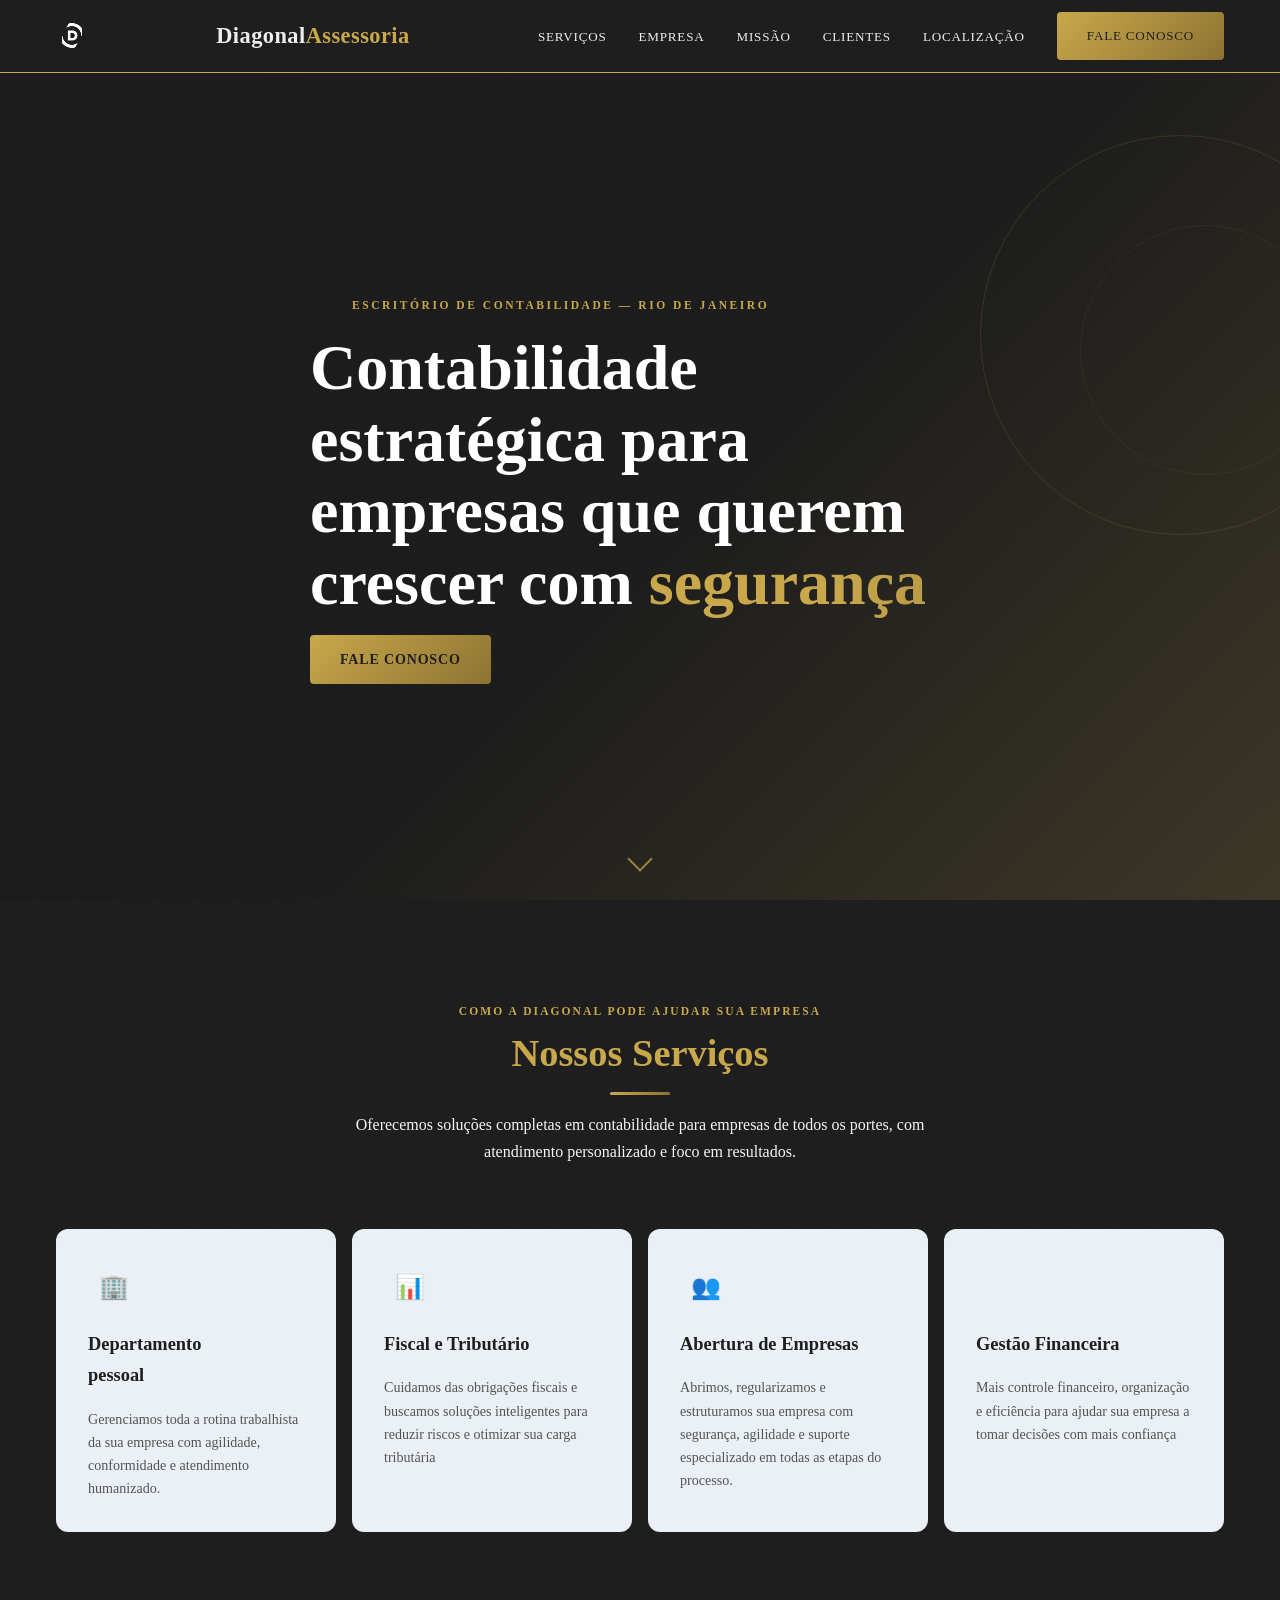
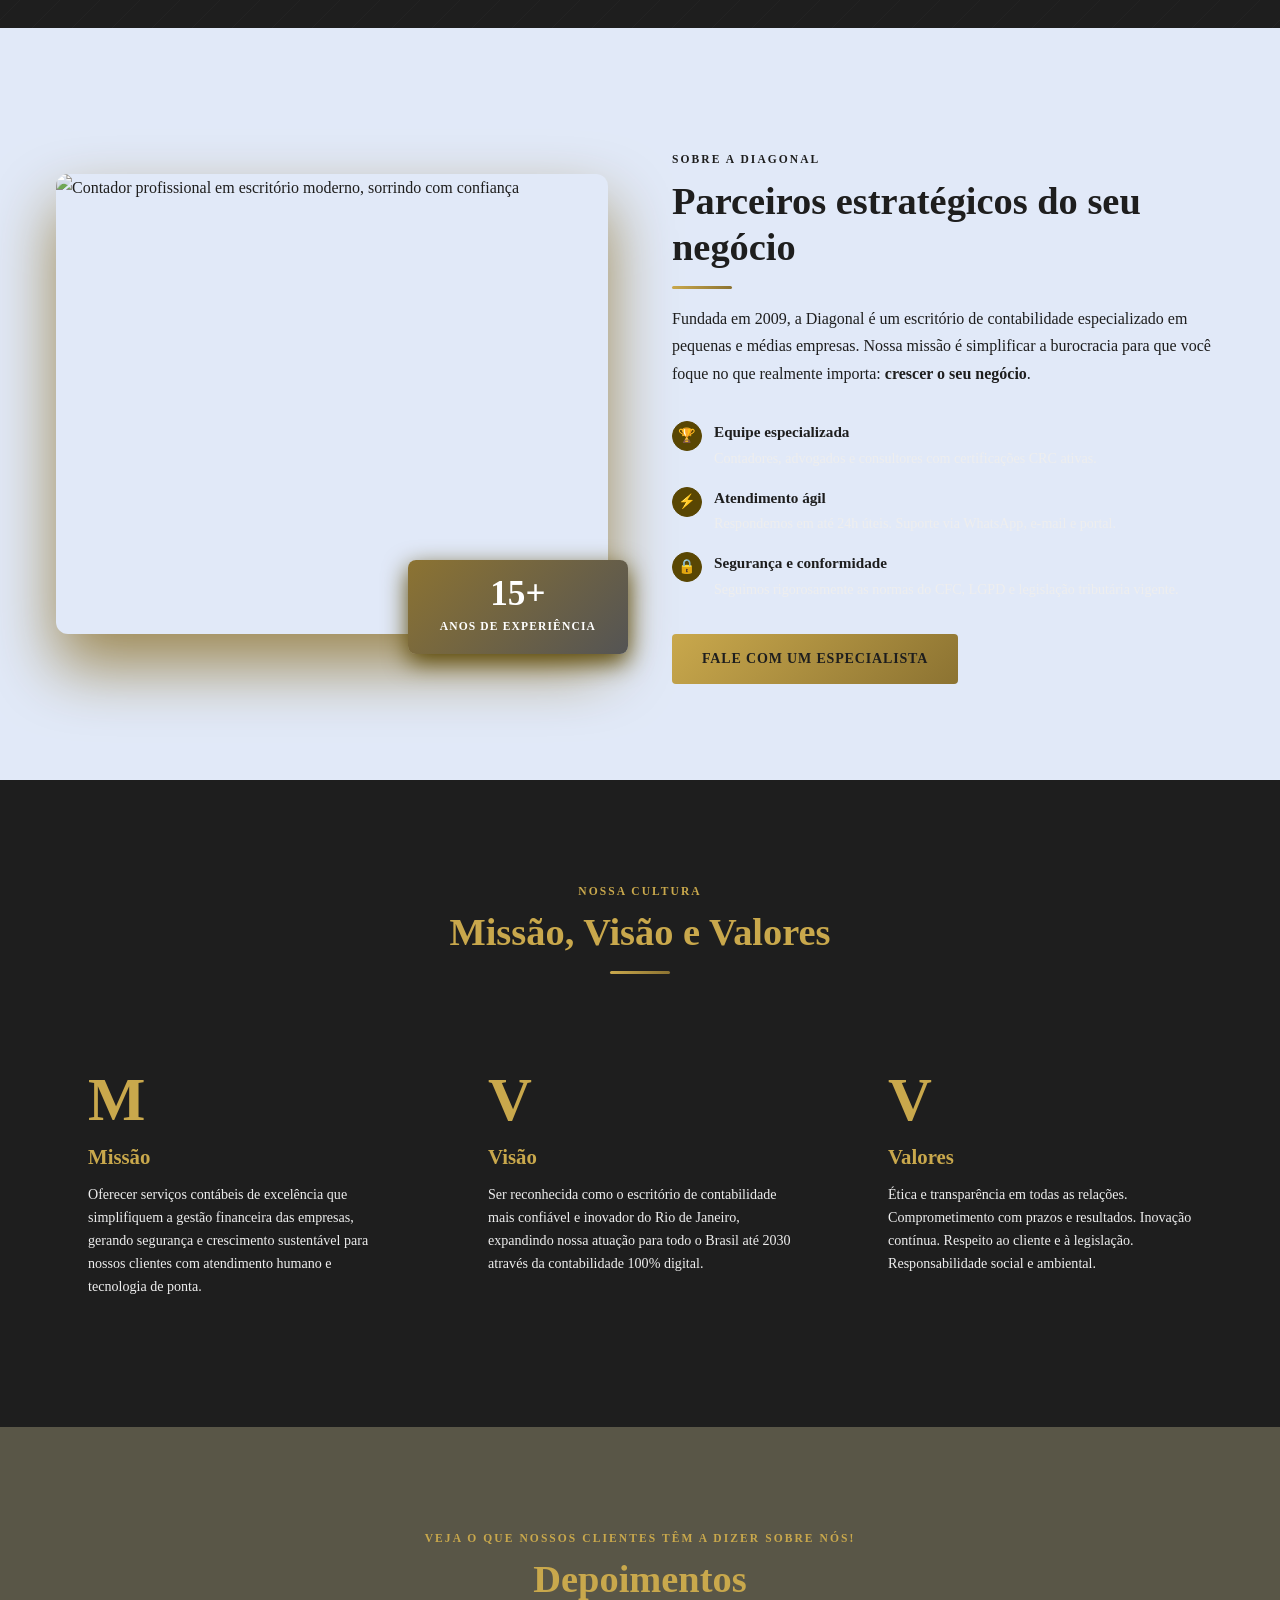
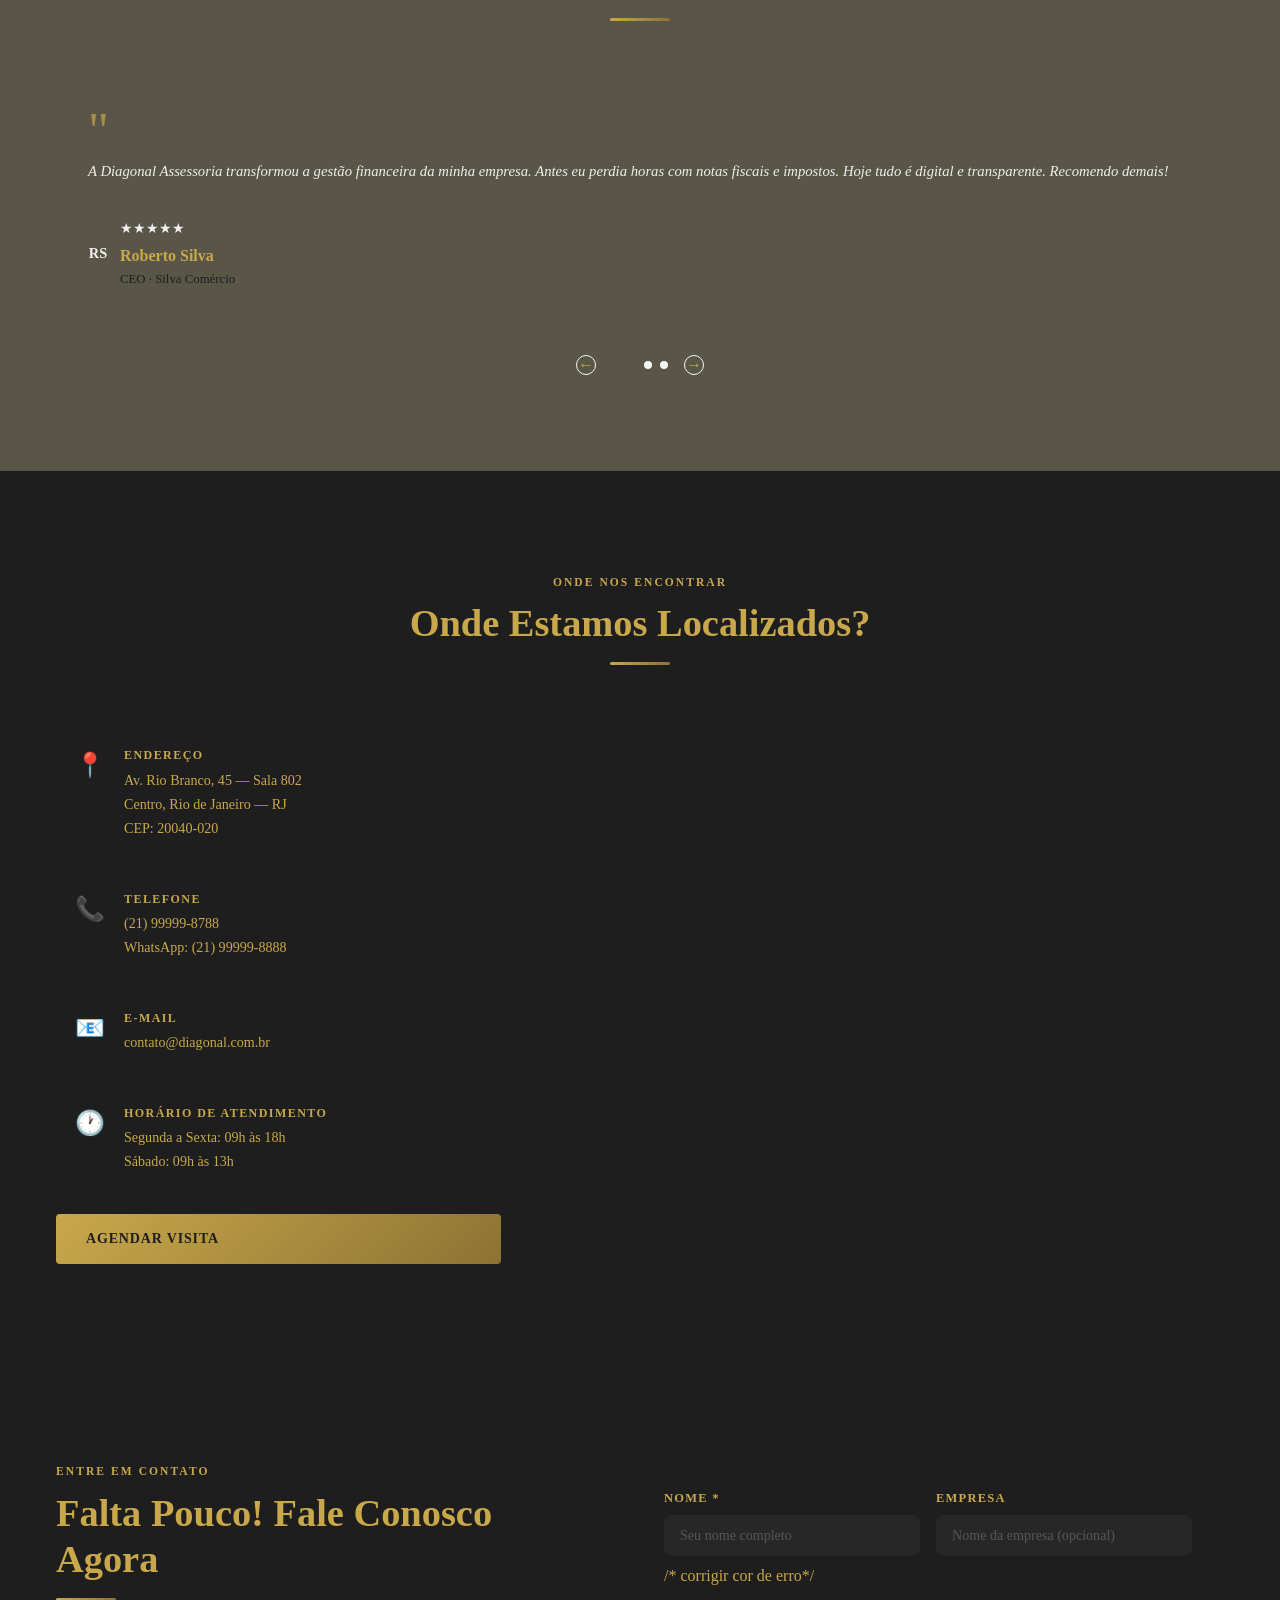
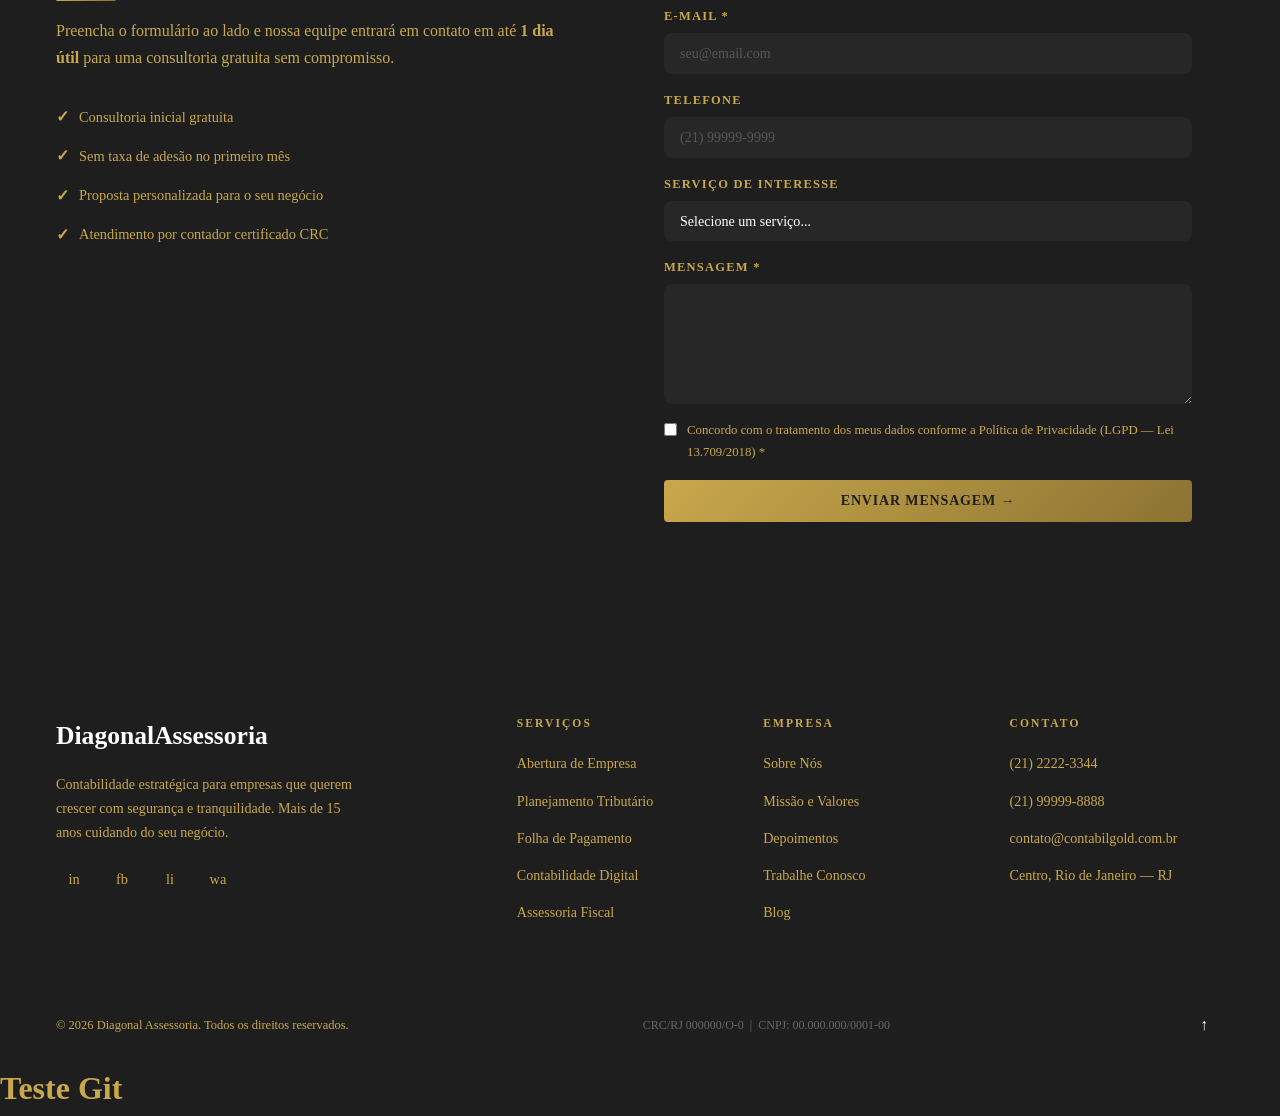
==== commit 52702a07: "teste de commit" ====
--- a/index.html
+++ b/index.html
@@ -734,3 +734,5 @@
 
 </body>
 </html>
+
+<h1>Teste Git</h1>
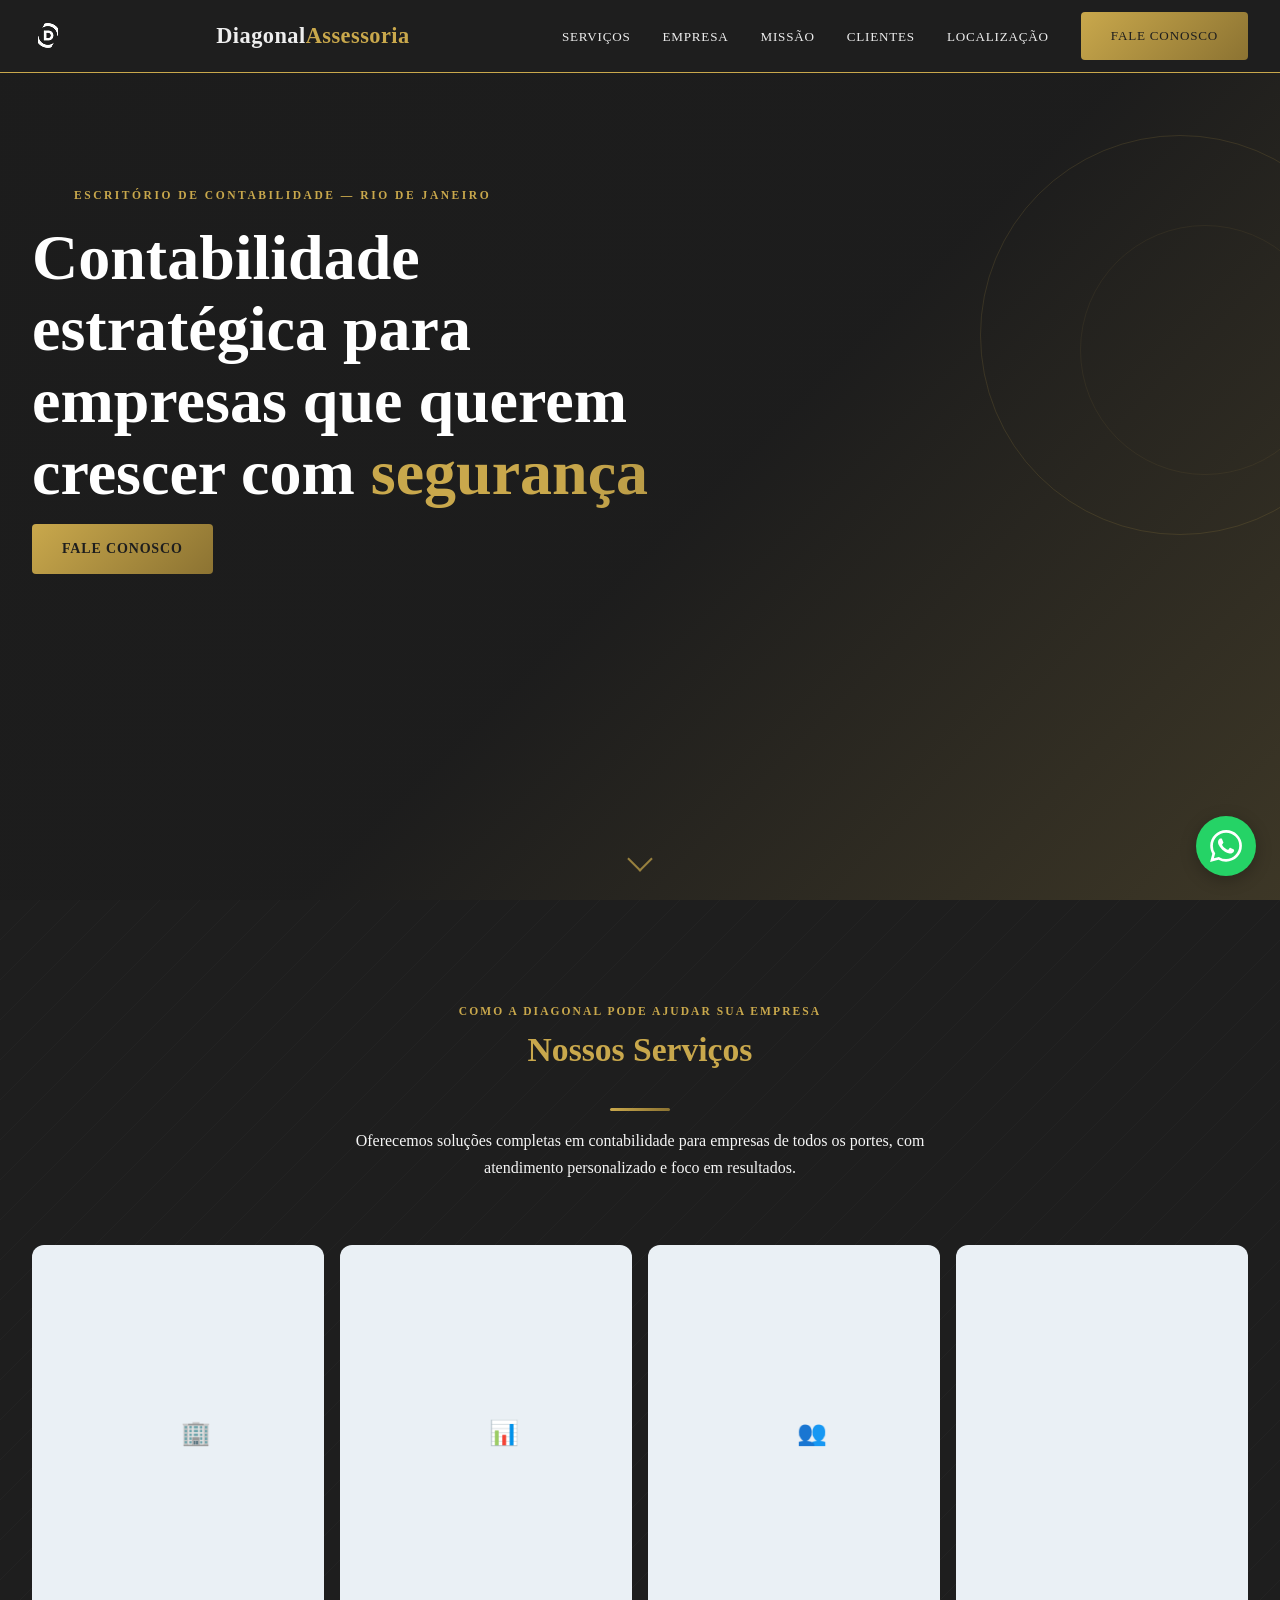
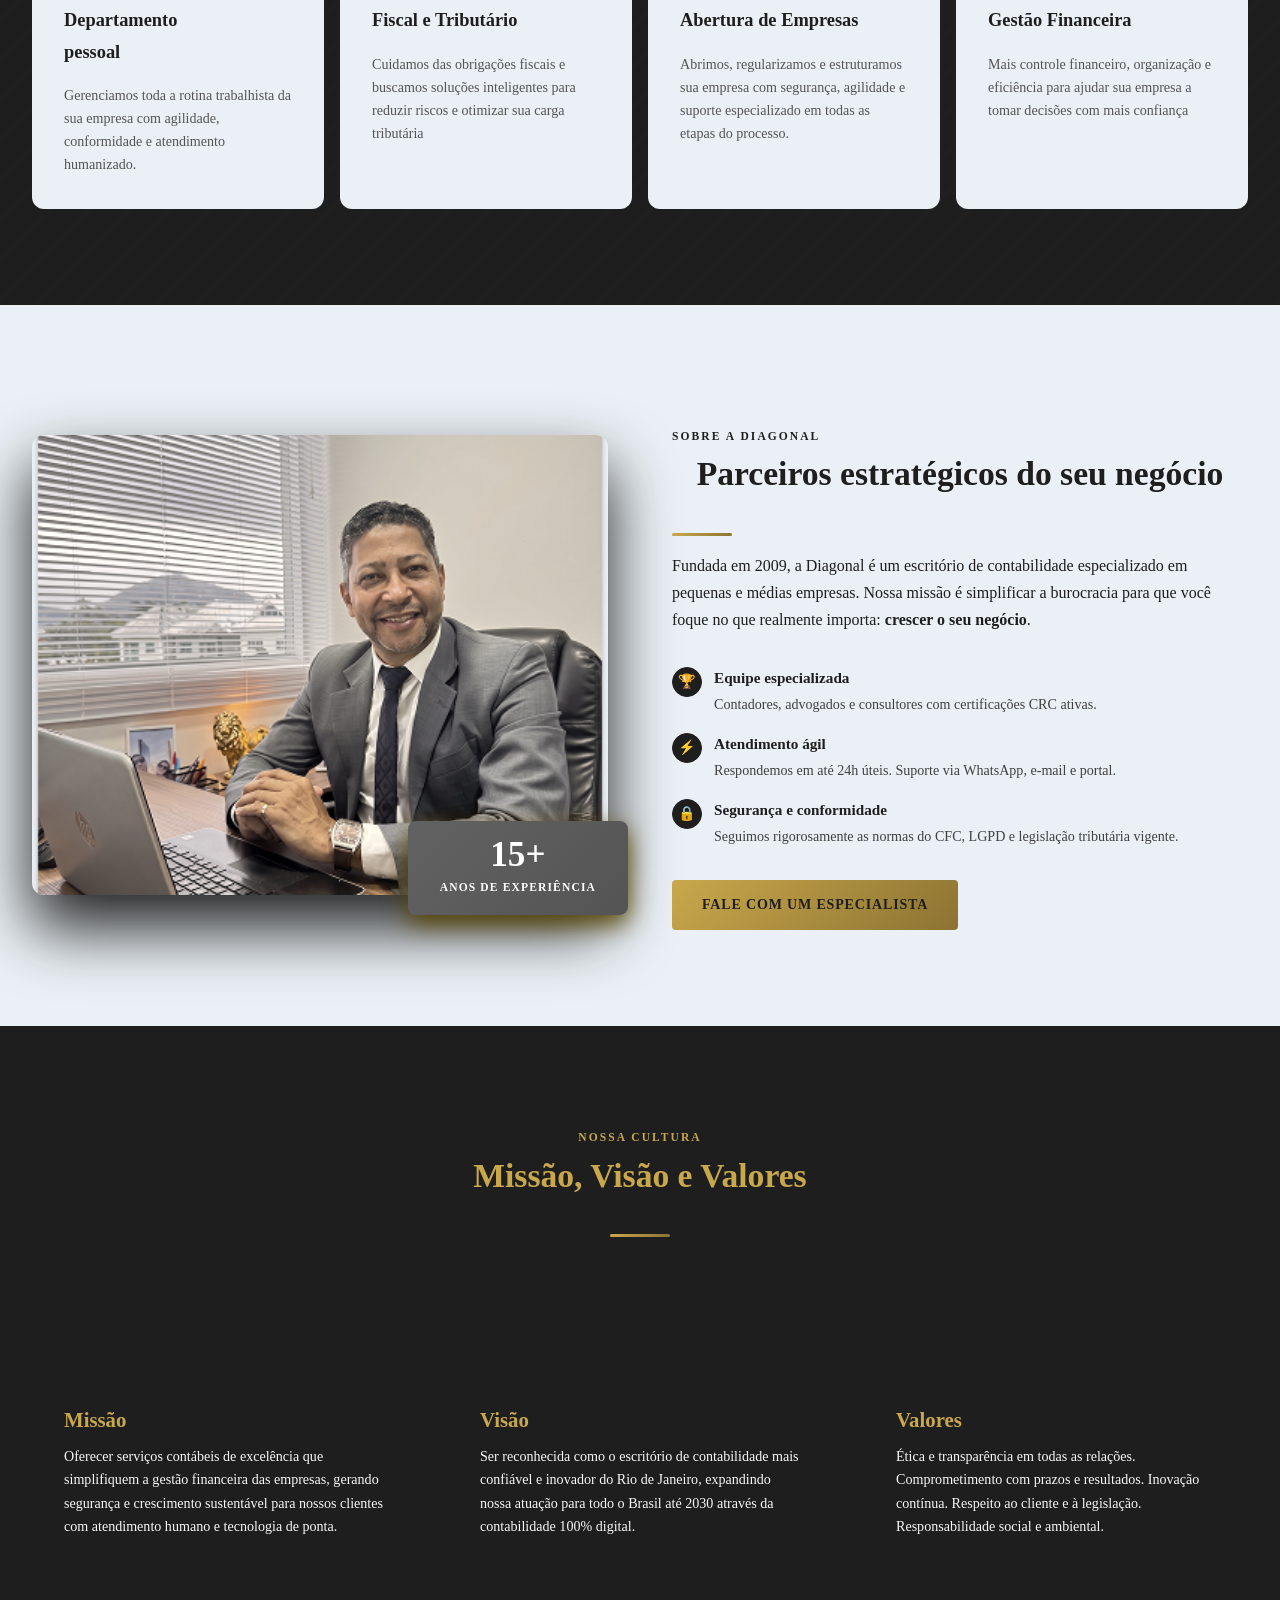
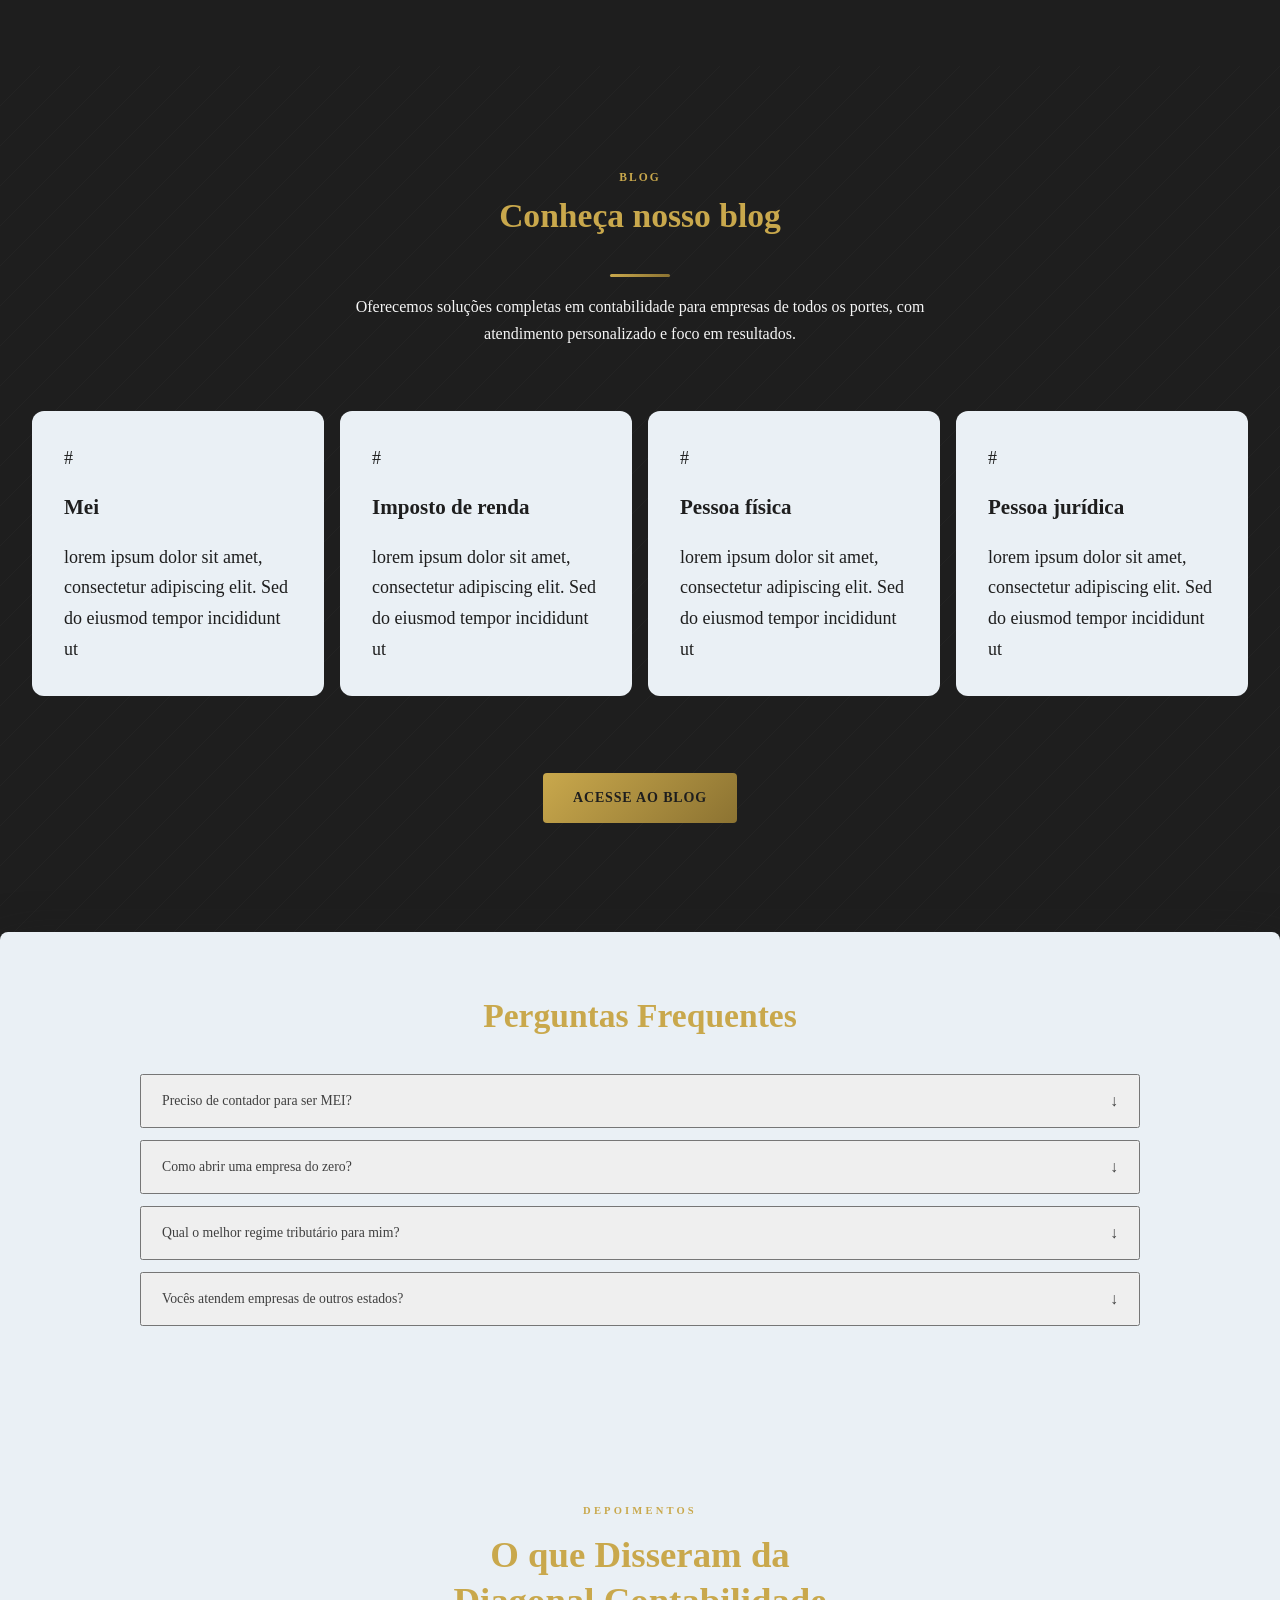
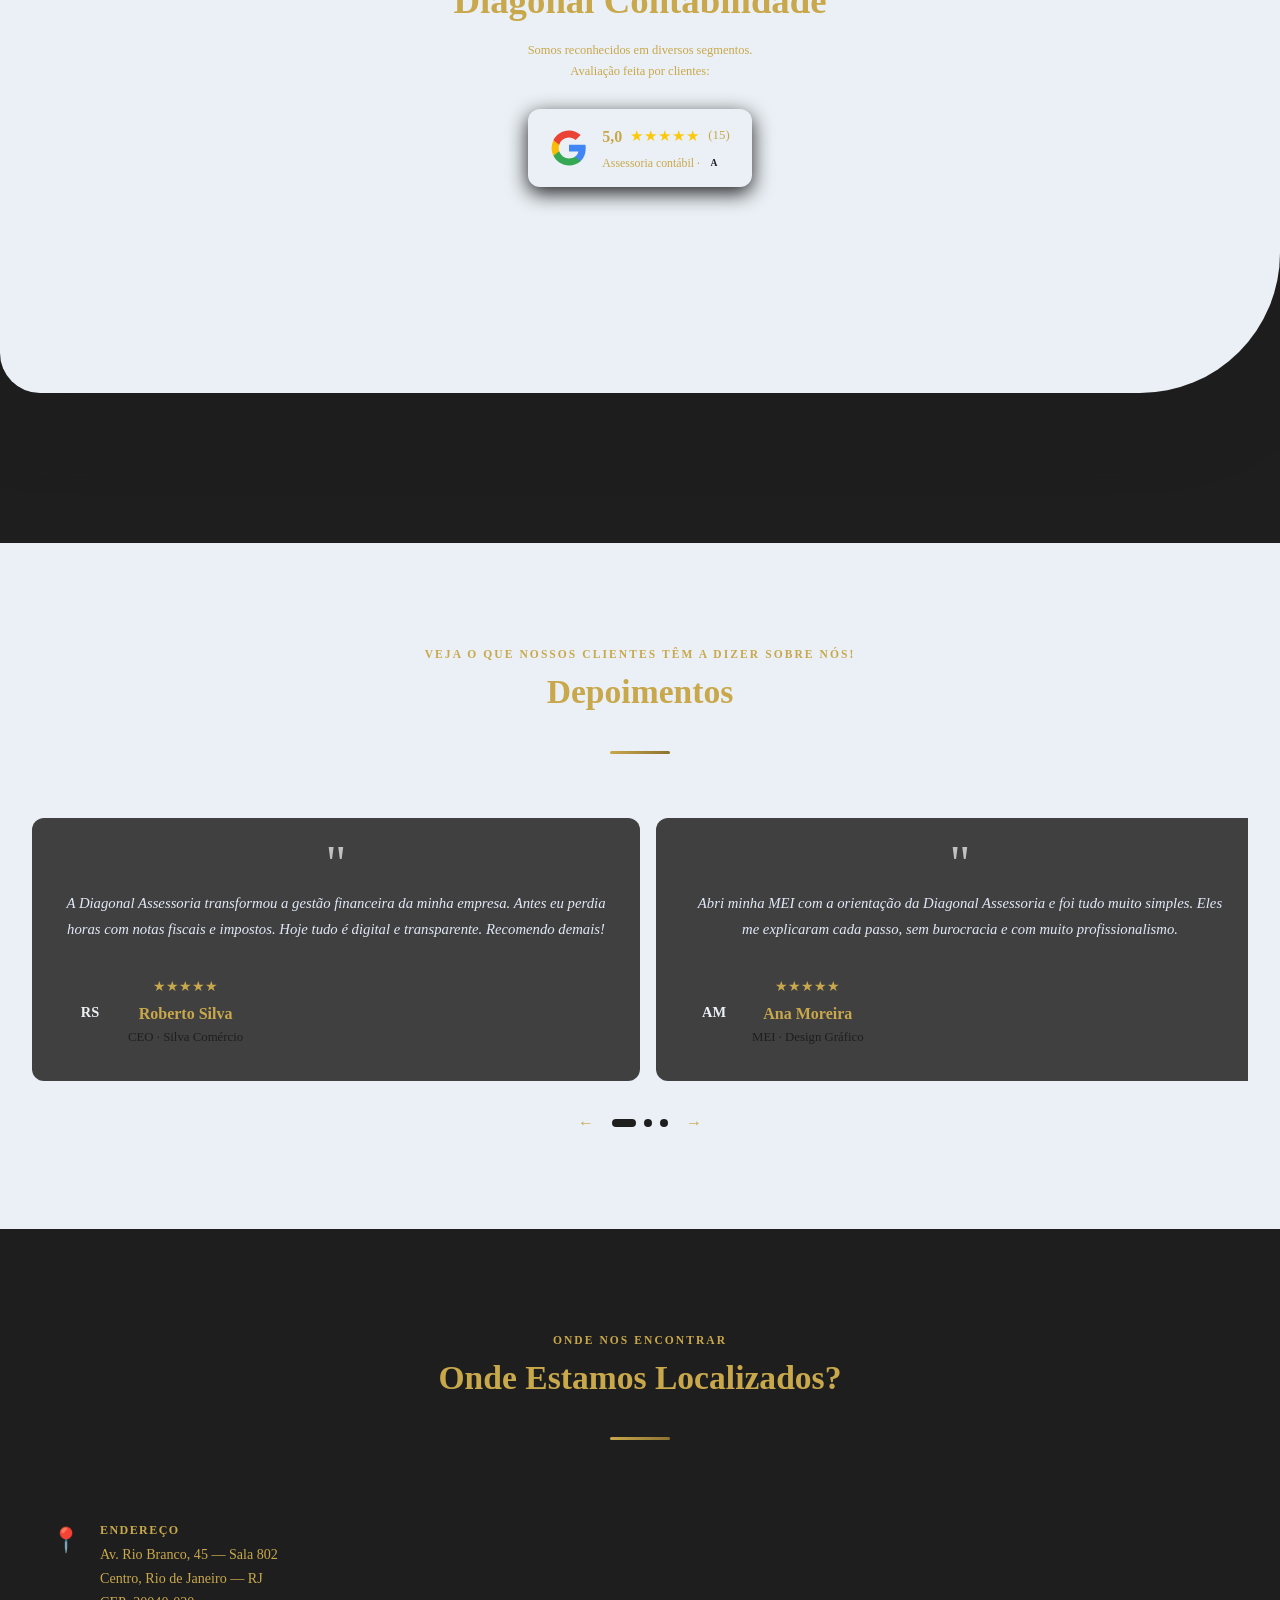
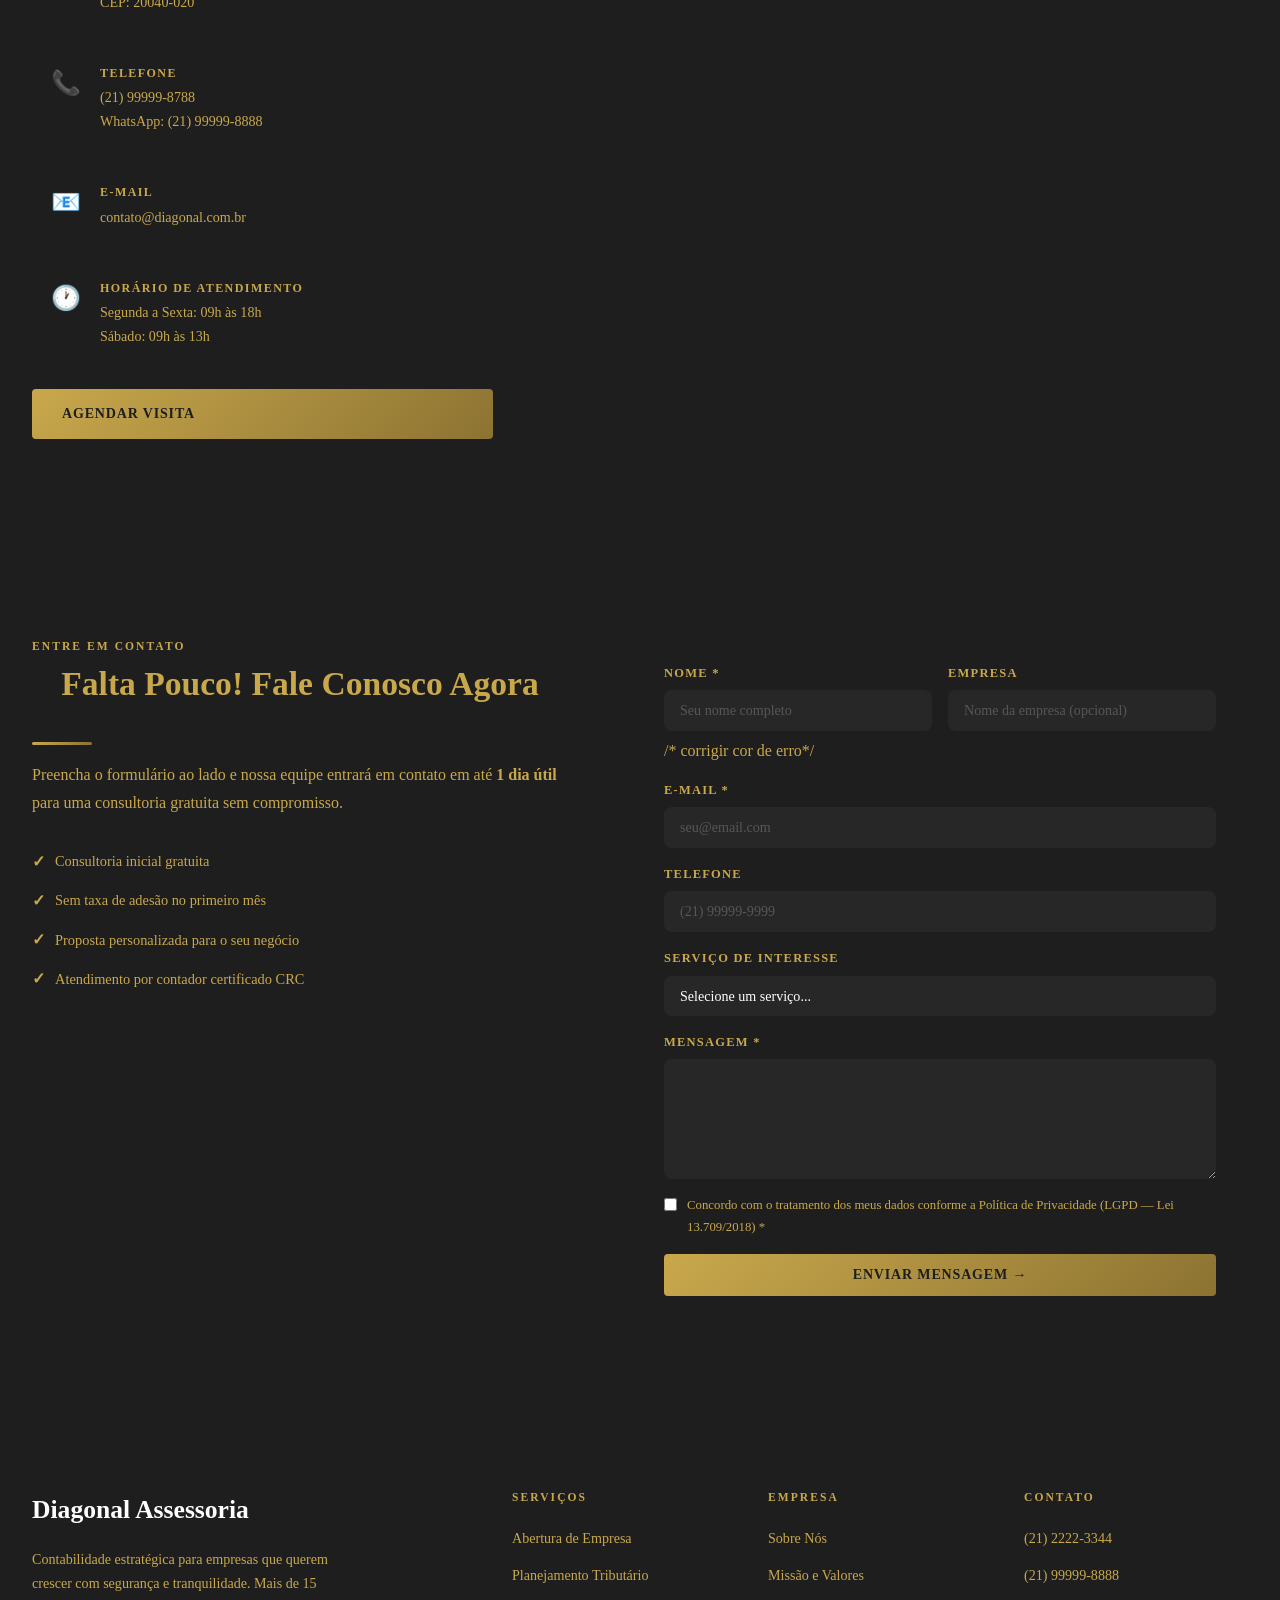
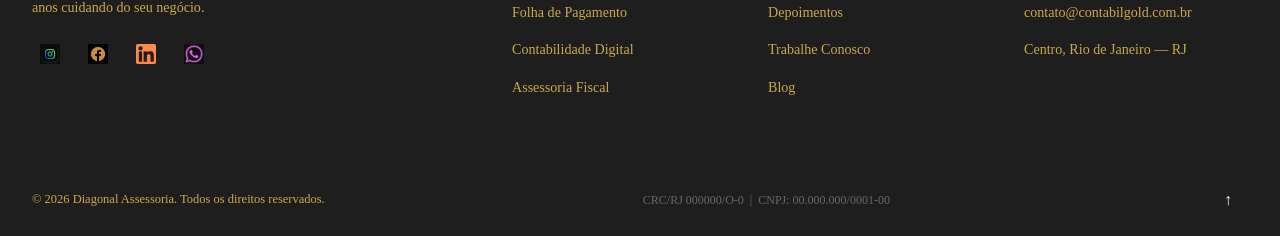
==== commit 33d4caae: "refactor/icon-components-structure" ====
--- a/index.html
+++ b/index.html
@@ -71,7 +71,7 @@
   <main>
 
     <!-- ╔═════════════════════════════════════════════════════════╗
-         ║  SEÇÃO 1 — HERO (Banner Principal)                     ║
+         ║  SEÇÃO 1 — HERO (Banner Principal)                      ║
          ╚═════════════════════════════════════════════════════════╝ -->
     <section class="hero" id="hero" aria-label="Seção principal">
       <div class="container">
@@ -187,7 +187,7 @@
                 loading="lazy" = carregamento tardio (performance)
               -->
               <img
-                src="https://images.unsplash.com/photo-1560472354-b33ff0c44a43?w=800&q=80"
+                src="img/dono.png"
                 alt="Contador profissional em escritório moderno, sorrindo com confiança"
                 loading="lazy"
               />
@@ -245,7 +245,7 @@
 
 
     <!-- ╔═════════════════════════════════════════════════════════╗
-         ║  SEÇÃO 4 — MISSÃO, VISÃO E VALORES                     ║
+         ║  SEÇÃO 4 — MISSÃO, VISÃO E VALORES                      ║
          ╚═════════════════════════════════════════════════════════╝ -->
     <section class="mvv" id="mvv" aria-labelledby="titulo-mvv">
       <div class="container">
@@ -293,6 +293,172 @@
         </div>
       </div>
     </section>
+
+    <!-- ╔═════════════════════════════════════════════════════════╗
+         ║  SEÇÃO 5 — BLOG                                         ║
+         ╚═════════════════════════════════════════════════════════╝ -->
+
+    <section class="blog" id="blog" aria-labelledby="titulo-blog">
+      <div class="container">
+
+        <div class="blog__cabecalho">
+          <p class="tag-ouro">Blog</p>
+          <h2 class="titulo-secao" id="titulo-blog" style="color: var(--cor-ouro);">
+            Conheça nosso blog
+          </h2>
+          <div class="divisor-ouro"></div>
+          <p class="subtitulo-secao" style="margin-inline: auto; text-align: center;">
+            Oferecemos soluções completas em contabilidade para empresas de todos os portes,
+            com atendimento personalizado e foco em resultados.
+          </p>
+        </div>
+
+        <div class="blog__grid">
+
+          <div class="blog__card animar">
+            <div class="blog__card-letra" aria-hidden="true">#</div>
+            <h3 class="blog__card-titulo">Mei</h3>
+            <p>
+              lorem ipsum dolor sit amet, consectetur adipiscing elit. Sed do eiusmod tempor incididunt ut
+            </p>
+          </div>
+
+          <div class="blog__card animar">
+            <div class="blog__card-letra" aria-hidden="true">#</div>
+            <h3 class="blog__card-titulo">Imposto de renda</h3>
+            <p>
+             lorem ipsum dolor sit amet, consectetur adipiscing elit. Sed do eiusmod tempor incididunt ut
+            </p>
+          </div>
+
+          <div class="blog__card animar">
+            <div class="blog__card-letra" aria-hidden="true">#</div>
+            <h3 class="blog__card-titulo">Pessoa física</h3>
+            <p>
+              lorem ipsum dolor sit amet, consectetur adipiscing elit. Sed do eiusmod tempor incididunt ut
+            </p>
+          </div>
+          <div class="blog__card animar">
+            <div class="blog__card-letra" aria-hidden="true">#</div>
+            <h3 class="blog__card-titulo">Pessoa jurídica</h3>
+            <p>
+              lorem ipsum dolor sit amet, consectetur adipiscing elit. Sed do eiusmod tempor incididunt ut
+            </p>
+          </div>
+
+        </div>
+      </div>
+       <!-- CTAs = Call to Action (botões de conversão) -->
+    <div class="botao-centralizado">
+      <div class="blog_botao" style="justify-content: center; margin-top: 2rem;">
+            <a href="blog.html" class="btn-primario">Acesse ao Blog</a>
+            <!-- <a href="#servicos" class="btn-secundario">Ver Serviços</a> -->
+      </div>
+    </div>
+    </section>
+    <!-- ============================================================
+     .page  →  É O FUNDO ESCURO que aparece atrás da curva.
+     Sem ele, não existiria a "borda" curva: a curva nada mais é
+     do que o painel claro (.bloco) sendo "cortado" por um
+     border-radius grande, deixando este fundo escuro aparecer.
+============================================================ -->
+<div class="page">
+
+  <!-- ============================================================
+       .bloco  →  PAINEL CLARO (creme) que contém FAQ + Depoimentos.
+       É AQUI que a borda curva é criada — ver os comentários do
+       arquivo CSS na regra ".bloco" (border-radius nos cantos
+       inferiores). O canto inferior-direito recebe um raio bem
+       grande, gerando aquela varredura curva da imagem.
+  ============================================================ -->
+  <section class="bloco">
+
+    <!-- ---------- 1. PERGUNTAS FREQUENTES (ACCORDION) ---------- -->
+    <div class="container">
+      <h2 class="titulo-secao">Perguntas Frequentes</h2>
+
+      <!-- Cada .faq-item é uma pergunta clicável.
+           A classe "open" é alternada pelo JavaScript ao clicar. -->
+      <div class="faq" id="faq">
+
+        <div class="faq-item">
+          <button class="faq-pergunta" aria-expanded="false">
+            <span>Preciso de contador para ser MEI?</span>
+            <span class="faq-seta">&#8595;</span>
+          </button>
+          <div class="faq-resposta">
+            <p>Não é obrigatório por lei, mas é altamente recomendável. O contador garante a entrega correta da DASN-SIMEI, evita pendências no CNPJ e orienta sobre o limite de faturamento da categoria.</p>
+          </div>
+        </div>
+
+        <div class="faq-item">
+          <button class="faq-pergunta" aria-expanded="false">
+            <span>Como abrir uma empresa do zero?</span>
+            <span class="faq-seta">&#8595;</span>
+          </button>
+          <div class="faq-resposta">
+            <p>Cuidamos de todo o processo: definição do tipo societário, escolha do regime tributário, registro na Junta Comercial, CNPJ, inscrições municipal e estadual e emissão de nota fiscal.</p>
+          </div>
+        </div>
+
+        <div class="faq-item">
+          <button class="faq-pergunta" aria-expanded="false">
+            <span>Qual o melhor regime tributário para mim?</span>
+            <span class="faq-seta">&#8595;</span>
+          </button>
+          <div class="faq-resposta">
+            <p>Depende do faturamento, da atividade e da margem de lucro. Fazemos um estudo comparativo entre Simples Nacional, Lucro Presumido e Lucro Real para indicar a opção mais econômica e segura.</p>
+          </div>
+        </div>
+
+        <div class="faq-item">
+          <button class="faq-pergunta" aria-expanded="false">
+            <span>Vocês atendem empresas de outros estados?</span>
+            <span class="faq-seta">&#8595;</span>
+          </button>
+          <div class="faq-resposta">
+            <p>Sim. Todo o atendimento é feito de forma digital e segura, o que nos permite cuidar da contabilidade de clientes em todo o Brasil, com o mesmo padrão de qualidade.</p>
+          </div>
+        </div>
+
+      </div>
+    </div>
+
+    <!-- ---------- 2. DEPOIMENTOS / GOOGLE ---------- -->
+    <div class="container depoimentos">
+      <p class="eyebrow">Depoimentos</p>
+      <h2 class="titulo-depo">
+        O que Disseram da<br />
+        <span class="dourado">Diagonal Contabilidade</span>
+      </h2>
+      <p class="subtitulo">
+        Somos reconhecidos em diversos segmentos.<br />
+        Avaliação feita por clientes:
+      </p>
+
+      <!-- Selo de avaliação do Google (reconstruído em HTML/CSS/SVG) -->
+      <div class="google-badge">
+        <!-- Logo "G" oficial do Google em SVG -->
+        <svg class="g-logo" viewBox="0 0 48 48" width="38" height="38" aria-hidden="true">
+          <path fill="#4285F4" d="M45.12 24.5c0-1.56-.14-3.06-.4-4.5H24v8.51h11.84c-.51 2.75-2.06 5.08-4.39 6.64v5.52h7.11c4.16-3.83 6.56-9.47 6.56-16.17z"/>
+          <path fill="#34A853" d="M24 46c5.94 0 10.92-1.97 14.56-5.33l-7.11-5.52c-1.97 1.32-4.49 2.1-7.45 2.1-5.73 0-10.58-3.87-12.31-9.07H4.34v5.7C7.96 41.07 15.4 46 24 46z"/>
+          <path fill="#FBBC05" d="M11.69 28.18C11.25 26.86 11 25.45 11 24s.25-2.86.69-4.18v-5.7H4.34A21.99 21.99 0 0 0 2 24c0 3.55.85 6.91 2.34 9.88l7.35-5.7z"/>
+          <path fill="#EA4335" d="M24 10.75c3.23 0 6.13 1.11 8.41 3.29l6.31-6.31C34.91 4.18 29.93 2 24 2 15.4 2 7.96 6.93 4.34 14.12l7.35 5.7c1.73-5.2 6.58-9.07 12.31-9.07z"/>
+        </svg>
+
+        <div class="g-info">
+          <div class="g-linha">
+            <span class="g-nota">5,0</span>
+            <span class="g-estrelas">&#9733;&#9733;&#9733;&#9733;&#9733;</span>
+            <span class="g-qtd">(15)</span>
+          </div>
+          <div class="g-categoria">Assessoria contábil &middot; <span class="g-pin">A</span></div>
+        </div>
+      </div>
+    </div>
+
+  </section>
+</div>
 
 
     <!-- ╔═════════════════════════════════════════════════════════╗
@@ -388,6 +554,52 @@
                 </div>
               </div>
             </article>
+             <article class="depoimento-card" role="group" aria-roledescription="slide" aria-label="Depoimento 2 de 4">
+              <div class="depoimento-card__aspas" aria-hidden="true">"</div>
+              <p class="depoimento-card__texto">
+                Abri minha MEI com a orientação da Diagonal Assessoria e foi tudo muito simples.
+                Eles me explicaram cada passo, sem burocracia e com muito profissionalismo.
+              </p>
+              <div class="depoimento-card__autor">
+                <div class="depoimento-card__avatar" aria-hidden="true">AM</div>
+                <div>
+                  <div class="depoimento-card__estrelas" aria-label="5 estrelas">★★★★★</div>
+                  <strong>Ana Moreira</strong>
+                  <p style="font-size: 0.8rem; color: var(--preto-principal);">MEI · Design Gráfico</p>
+                </div>
+              </div>
+            </article>
+             <article class="depoimento-card" role="group" aria-roledescription="slide" aria-label="Depoimento 2 de 4">
+              <div class="depoimento-card__aspas" aria-hidden="true">"</div>
+              <p class="depoimento-card__texto">
+                Abri minha MEI com a orientação da Diagonal Assessoria e foi tudo muito simples.
+                Eles me explicaram cada passo, sem burocracia e com muito profissionalismo.
+              </p>
+              <div class="depoimento-card__autor">
+                <div class="depoimento-card__avatar" aria-hidden="true">AM</div>
+                <div>
+                  <div class="depoimento-card__estrelas" aria-label="5 estrelas">★★★★★</div>
+                  <strong>Ana Moreira</strong>
+                  <p style="font-size: 0.8rem; color: var(--preto-principal);">MEI · Design Gráfico</p>
+                </div>
+              </div>
+            </article>
+             <article class="depoimento-card" role="group" aria-roledescription="slide" aria-label="Depoimento 2 de 4">
+              <div class="depoimento-card__aspas" aria-hidden="true">"</div>
+              <p class="depoimento-card__texto">
+                Abri minha MEI com a orientação da Diagonal Assessoria e foi tudo muito simples.
+                Eles me explicaram cada passo, sem burocracia e com muito profissionalismo.
+              </p>
+              <div class="depoimento-card__autor">
+                <div class="depoimento-card__avatar" aria-hidden="true">AM</div>
+                <div>
+                  <div class="depoimento-card__estrelas" aria-label="5 estrelas">★★★★★</div>
+                  <strong>Ana Moreira</strong>
+                  <p style="font-size: 0.8rem; color: var(--preto-principal);">MEI · Design Gráfico</p>
+                </div>
+              </div>
+            </article>
+            
 
           </div>
         </div>
@@ -653,16 +865,24 @@
       <div class="rodape__grid">
 
         <div class="rodape__coluna">
-          <div class="rodape__logo">Diagonal<span>Assessoria</span></div>
+          <div class="rodape__logo">Diagonal   <span>Assessoria</span></div>
           <p class="rodape__descricao">
             Contabilidade estratégica para empresas que querem crescer com segurança e
             tranquilidade. Mais de 15 anos cuidando do seu negócio.
           </p>
           <nav class="rodape__redes" aria-label="Redes sociais">
-            <a href="#" class="rodape__rede" aria-label="Instagram da Diagonal Assessoria">in</a>
-            <a href="#" class="rodape__rede" aria-label="Facebook da Diagonal Assessoria">fb</a>
-            <a href="#" class="rodape__rede" aria-label="LinkedIn da Diagonal Assessoria">li</a>
-            <a href="#" class="rodape__rede" aria-label="WhatsApp da Diagonal Assessoria">wa</a>
+            <a href="#" class="rodape__rede" aria-label="Instagram da Diagonal Assessoria">
+              <img src="img/logo-instagram.jpg" alt="Ícone do Instagram" style="width: 20px; height: 20px; filter: invert(100%);">
+            </a>
+            <a href="#" class="rodape__rede" aria-label="Facebook da Diagonal Assessoria">
+              <img src="img/logo-facebook.jpg" alt="Ícone do Facebook" style="width: 20px; height: 20px; filter: invert(100%);">
+            </a>
+            <a href="#" class="rodape__rede" aria-label="LinkedIn da Diagonal Assessoria">
+              <img src="img/logo-linkedin.png" alt="Ícone do LinkedIn" style="width: 20px; height: 20px; filter: invert(100%);">
+            </a>
+            <a href="#" class="rodape__rede" aria-label="WhatsApp da Diagonal Assessoria">
+              <img src="img/logo-wpp.jpg" alt="Ícone do WhatsApp" style="width: 20px; height: 20px; filter: invert(100%);">
+            </a>
           </nav>
         </div>
 
@@ -719,6 +939,33 @@
     </div>
   </footer>
 
+  <!-- ╔═════════════════════════════════════════════════════════╗
+       ║  BOTÃO FLUTUANTE DO WHATSAPP                            ║
+       ║  • É só um link <a>: dispensa JavaScript.               ║
+       ║  • position:fixed (no style.css) o prende à JANELA, por ║
+       ║    isso ele "flutua" e acompanha o scroll.              ║
+       ║  • wa.me = formato oficial. Número SÓ com dígitos:      ║
+       ║    55 (Brasil) + 21 (DDD) + número.                     ║
+       ║  • ?text= já abre o chat com a mensagem preenchida      ║
+       ║    (acentos e espaços vêm codificados: %C3%A1=á, %20=   ║
+       ║    espaço — assim a URL não quebra).                    ║
+       ║  • target="_blank" → abre em nova aba / no app.         ║
+       ║  • rel="noopener noreferrer" → segurança em link externo║
+       ╚═════════════════════════════════════════════════════════╝ -->
+  <a
+    class="whatsapp-flutuante"
+    href="https://wa.me/5521999998888?text=Ol%C3%A1!%20Vim%20pelo%20site%20da%20Diagonal%20e%20quero%20saber%20mais%20sobre%20os%20servi%C3%A7os%20cont%C3%A1beis."
+    target="_blank"
+    rel="noopener noreferrer"
+    aria-label="Conversar pelo WhatsApp"
+    title="Fale conosco no WhatsApp">
+    <!-- Ícone oficial do WhatsApp em SVG inline (sem imagem nem biblioteca externa).
+         fill="currentColor" → o ícone herda a cor branca definida no .whatsapp-flutuante -->
+    <svg viewBox="0 0 24 24" fill="currentColor" aria-hidden="true">
+      <path d="M17.472 14.382c-.297-.149-1.758-.867-2.03-.967-.273-.099-.471-.148-.67.15-.197.297-.767.966-.94 1.164-.173.199-.347.223-.644.075-.297-.15-1.255-.463-2.39-1.475-.883-.788-1.48-1.761-1.653-2.059-.173-.297-.018-.458.13-.606.134-.133.298-.347.446-.52.149-.174.198-.298.298-.497.099-.198.05-.371-.025-.52-.075-.149-.669-1.612-.916-2.207-.242-.579-.487-.5-.669-.51-.173-.008-.371-.01-.57-.01-.198 0-.52.074-.792.372-.272.297-1.04 1.016-1.04 2.479 0 1.462 1.065 2.875 1.213 3.074.149.198 2.096 3.2 5.077 4.487.709.306 1.262.489 1.694.625.712.227 1.36.195 1.871.118.571-.085 1.758-.719 2.006-1.413.248-.694.248-1.289.173-1.413-.074-.124-.272-.198-.57-.347m-5.421 7.403h-.004a9.87 9.87 0 01-5.031-1.378l-.361-.214-3.741.982.998-3.648-.235-.374a9.86 9.86 0 01-1.51-5.26c.001-5.45 4.436-9.884 9.888-9.884 2.64 0 5.122 1.03 6.988 2.898a9.825 9.825 0 012.893 6.994c-.003 5.45-4.437 9.884-9.885 9.884m8.413-18.297A11.815 11.815 0 0012.05 0C5.495 0 .16 5.335.157 11.892c0 2.096.547 4.142 1.588 5.945L.057 24l6.305-1.654a11.882 11.882 0 005.683 1.448h.005c6.554 0 11.89-5.335 11.893-11.893a11.821 11.821 0 00-3.48-8.413Z" />
+    </svg>
+  </a>
+
   <!--
     SCRIPT EXTERNO — no final do <body> (IMPORTANTE!)
     
@@ -734,5 +981,3 @@
 
 </body>
 </html>
-
-<h1>Teste Git</h1>
--- a/style.css
+++ b/style.css
@@ -15,12 +15,14 @@
    8.  Serviços (cards em grid)
    9.  Sobre Nós
    10. Missão, Visão e Valores
-   11. Depoimentos (carrossel)
-   12. Localização e Contato
-   13. Formulário de Contato
-   14. Rodapé
-   15. Media Queries
-   16. Intersection Observer (animações ao entrar na tela)
+   11. Blog (destaques, layout, categorias)
+   12. Faq
+   13. Depoimentos (carrossel)
+   14. Localização e Contato
+   15. Formulário de Contato
+   16. Rodapé
+   17. Media Queries
+   18. Intersection Observer (animações ao entrar na tela)
    ================================================================ */
 
 
@@ -164,7 +166,7 @@
   --creme-principal: #F7F2EA;   /* Fundo de seções de destaque (sobre, MVV) */
   --creme-claro:     #FFFCC0;   /* Badge, tags, destaques em fundos claros */
   --creme-medio:     #E8DFC8;   /* Bordas e detalhes em modo claro */
-
+  
   /* ── Técnico — Serviços e Dados ──────────────────────────── */
   --tecnico-azul:    #E1E9F8;   /* Fundo de seções técnicas/serviços */
 
@@ -225,7 +227,7 @@
   
  --ouro-velho-principal: #8C7332;   /*Texto das tags em (#8C7332) sobre o fundo claro - contraste correto dentro da família*/
  --branco-principal: #EEEEEE; /*Badges neutros (#EEEEEE) para categorias sem destaque especial (“Tributário”,”Fiscal”)*/
- 
+ --grafite: #111827;
 
 
   /* ── Tipografia ───────────────────────────────────────────── */
@@ -253,6 +255,14 @@
 
   /* ── Altura da Navbar (usada para compensar position:fixed) ── */
   --altura-navbar: 72px;
+
+  /* ============================================================
+     AJUSTE DE CENTRALIZAÇÃO GLOBAL
+     ------------------------------------------------------------
+     Somente para enquadrar toda a página no centro da tela
+     sem alterar a estrutura original do projeto.
+     ============================================================ */
+  --maxw: 1400px;
 }
 
 
@@ -293,15 +303,30 @@
   display:   block;
 }
 
+/* ============================================================
+   AJUSTE DE CENTRALIZAÇÃO GLOBAL
+   ------------------------------------------------------------
+   Garante que as áreas principais ocupem 100% da largura
+   e fiquem enquadradas ao centro da viewport.
+   ============================================================ */
+header,
+main,
+footer,
+section,
+.page {
+  width: 100%;
+}
+
 
 /* ================================================================
    3. UTILITÁRIOS
    ================================================================ */
 
 .container {
-  max-width:      1200px;
-  margin-inline:  auto;
-  padding-inline: var(--espaco-sm);
+  width: 100%;
+  max-width: var(--maxw);
+  margin-inline: auto;
+  padding-inline: var(--espaco-md);
 }
 
 /* Divisor dourado decorativo */
@@ -480,8 +505,8 @@
 
   /* ESTADO INICIAL: totalmente transparente */
   background-color: transparent;
+  -webkit-backdrop-filter: none;
   backdrop-filter:  none;
-  -webkit-backdrop-filter: none;
   border-bottom:    1px solid transparent;
 
   /* Transição suave entre transparente e sólido */
@@ -497,8 +522,8 @@
 */
 .navbar--scrolled {
   background-color: var(--preto-principal);
+  -webkit-backdrop-filter: blur(12px);
   backdrop-filter:  blur(12px);
-  -webkit-backdrop-filter: blur(12px);
   border-bottom-color: var(--preto-4);
 }
 
@@ -580,7 +605,7 @@
   transition:       width var(--transicao);
 }
 
-.navbar__links a:hover          { color: var(--preto-principal); }
+.navbar__links a:hover          { color: var(--ouro-vibrante-principal); }
 .navbar__links .btn-nav:hover          { color: var(--branco-principal); }
 .navbar__links a:hover::after   { width: 100%; }
 
@@ -623,7 +648,7 @@
   position:       relative;
   min-height:     100vh;
   display:        flex;
-  align-items:    center;
+  align-items:    flex-start;
   overflow:       hidden;
 
   /* Compensa a navbar fixed: conteúdo começa abaixo dela */
@@ -681,7 +706,7 @@
 /* Tag de identificação (acima do título) */
 .hero__tag {
   display:        inline-flex;
-  align-items:    center;
+  align-items:    flex-start;
   gap:            10px;
   font-size:      0.72rem;
   font-weight:    700;
@@ -739,7 +764,7 @@
   display:     flex;
   gap:         var(--espaco-sm);
   flex-wrap:   wrap;
-  align-items: center;
+  align-items: flex-start;
 }
 
 /* CTA principal com pulso dourado */
@@ -838,8 +863,8 @@
 }
 
 .card-servico__icone {
-  width:           52px;
-  height:          52px;
+  width:           264px;
+  height:          312px;
   background:      var(--ouro-primario);
   border:          1px solid var(--ouro-escuro-4);
   border-radius:   var(--raio-md);
@@ -886,7 +911,7 @@
 
 
 /* ================================================================
-   9. SEÇÃO SOBRE NÓS
+   9. SEÇÃO NOSSOS SERVIÇOS
    ----------------------------------------------------------------
    Usa fundo creme/bege como "respiro" — diferencia visualmente
    das seções escuras. Transmite tradição e confiança.
@@ -894,7 +919,7 @@
    ================================================================ */
 .sobre {
   padding-block:    var(--espaco-xl);
-  background-color: var(--tecnico-azul);  /* ← BEGE/CREME — respiro */
+  background-color: var(--azul-claro-2);  /* ← BEGE/CREME — respiro */
   color:            var(--preto-principal);
   position:         relative;
   overflow:         hidden;
@@ -908,7 +933,7 @@
   right:          -80px;
   width:          300px;
   height:         300px;
-  border:         1px solid var(--ouro-primario);
+  /* border:         1px solid var(--); */
   border-radius:  50%;
   pointer-events: none;
 }
@@ -929,7 +954,7 @@
   position:      relative;
   border-radius: var(--raio-lg);
   overflow:      hidden;
-  box-shadow:    0 32px 64px var(--ouro-velho-claro);
+  box-shadow:    0 32px 64px var(--preto-principal);
 }
 
 .sobre__imagem-wrapper img {
@@ -947,7 +972,7 @@
   position:      absolute;
   bottom:        -20px;
   right:         -20px;
-  background:    linear-gradient(135deg, var(--ouro-velho-principal), var(--cinza-principal));
+  background:    linear-gradient(135deg, var(--preto-tom-claro-2), var(--cinza-principal));
   color:         var(--branco);
   padding:       var(--espaco-sm) var(--espaco-md);
   border-radius: var(--raio-md);
@@ -993,8 +1018,8 @@
   width:           30px;
   height:          30px;
   min-width:       30px;
-  background:      var(--amarelo-escuro-4);
-  border:          1px solid var(--amarelo-escuro-4);
+  background:      var(--preto-principal); /*backgroud do icone*/
+  border:          1px solid var(--preto-principal); /*borda do icone*/
   border-radius:   50%;
   display:         flex;
   align-items:     center;
@@ -1004,7 +1029,7 @@
 }
 
 .sobre__item strong { color: var(--preto-principal); font-size: 0.95rem; display: block; }
-.sobre__item p      { font-size: 0.88rem; color: var(--branco-principal); margin-top: 2px; }
+.sobre__item p      { font-size: 0.88rem; color: var(--preto-tom-claro-1); margin-top: 2px; }
 
 
 /* ================================================================
@@ -1050,14 +1075,14 @@
 }
 .mvv__card:hover {
   background:  var(--preto-4);
-  box-shadow:  0 12px 32px var(--ouro-velho-claro);
+  box-shadow:  0 12px 32px var(--azul-escuro-2);
 }
 
 .mvv__card-letra {
   font-family:   var(--fonte-titulo);
   font-size:     3.8rem;
   font-weight:   700;
-  color:         var(--ouro-primario);
+  color:         var(--preto-principal);
   line-height:   1;
   margin-bottom: var(--espaco-xs);
 }
@@ -1069,15 +1094,358 @@
   margin-bottom: var(--espaco-xs);
 }
 
-.mvv__card p { font-size: 0.88rem; color: var(--branco-principal); line-height: 1.65; }
-
-
+.mvv__card p { font-size: 0.88rem; color: var(--branco-claro-4); line-height: 1.65; }
+
+.blog {
+  padding-block:    var(--espaco-xl);
+  background-color: var(--preto-2);
+  /* Padrão geométrico sutil como textura de fundo */
+  background-image: url("data:image/svg+xml,%3Csvg width='40' height='40' xmlns='http://www.w3.org/2000/svg'%3E%3Cpath d='M0 40L40 0' stroke='%23ffffff06' fill='none'/%3E%3C/svg%3E");
+  position: relative;
+}
+
+/* ================================================================
+   11. BLOG — CARDS DE CONTEÚDO
+     Fundo escuro com padrão geométrico sutil — mantém a identidade
+     visual, mas diferencia do hero e das seções claras.
+   ================================================================ */
+/* Borda superior em gradiente dourado */
+.blog::before {
+  content:    '';
+  position:   absolute;
+  top:        0;
+  left:       0;
+  right:      0;
+  height:     2px;
+  background: linear-gradient(90deg, transparent, var(--ouro-primario), transparent);
+}
+
+.blog__cabecalho {
+  text-align:    center;
+  margin-bottom: var(--espaco-lg);
+}
+
+.blog__grid {
+  display:               grid;
+  grid-template-columns: repeat(auto-fit, minmax(265px, 1fr));
+  gap:                   var(--espaco-sm);
+}
+
+.blog__card {
+  background:     var(--azul-claro-2);
+  border:         1px solid var(--preto-4);
+  border-radius:  var(--raio-lg);
+  padding:        var(--espaco-md);
+  transition:
+    transform    var(--transicao),
+    border-color var(--transicao),
+    box-shadow   var(--transicao);
+  display:        flex;
+  flex-direction: column;
+  gap:            var(--espaco-sm);
+  cursor:         default;
+}
+
+.blog__card:hover {
+  transform:    translateY(-7px);
+  border-color: var(--preto-2);
+  box-shadow:   var(--ouro-velho-claro) 0px 12px 24px;
+}
+
+.blog__card__icone {
+  width:           264px;
+  height:          16px;
+  background:      var(--ouro-primario);
+  border:          1px solid var(--ouro-escuro-4);
+  border-radius:   var(--raio-md);
+  display:         flex;
+  align-items:     center;
+  justify-content: center;
+  font-size:       1.5rem;
+  transition:      background var(--transicao);
+}
+
+.blog__card:hover .blog__card__icone {
+  background: var(--preto-2);
+}
+
+.blog__card__titulo {
+  font-family: var(--fonte-titulo-principal);
+  font-size:   1.15rem;
+  font-weight: 700;
+  color:       var(--preto-principal);
+}
+
+.blog__card__texto {
+  font-size:   0.88rem;
+  color:       var(--cinza-principal);
+  line-height: 1.65;
+  flex-grow:   1;
+}
+
+.blog__card__link {
+  display:        inline-flex;
+  align-items:    center;
+  gap:            6px;
+  font-size:      0.78rem;
+  font-weight:    700;
+  color:          var(--preto-principal);
+  letter-spacing: 0.06em;
+  text-transform: uppercase;
+  transition:     gap var(--transicao), color var(--transicao);
+}
+.blog__card__link:hover {
+  gap:   11px;
+  color: var(--ouro-vibrante-escuro);
+}
+
+.botao-centralizado {
+  display:        flex;
+  justify-content: center;
+  margin-top:     var(--espaco-md);
+}
+
+.blog_botao{
+  display:          inline-flex;
+  align-items:      center;
+  gap:              8px;
+  padding:          13px 30px;
+  background:       linear-gradient var(--ouro-velho-principal);
+  color:            var(--preto-principal);
+  font-family:      var(--titulo-principal);
+  font-weight:      700;
+  font-size:        0.875rem;
+  letter-spacing:   0.06em;
+  text-transform:   uppercase;
+  border:           none;
+  border-radius:    var(--raio-sm);
+  cursor:           pointer;
+  transition:       background var(--transicao),
+                    transform  var(--transicao),
+}
+
+.blog__card.animar{
+  animation: fadeIn 0.8s ease both;
+  font-size: large;
+  color: var(--preto-principal);
+}
+
+.page{
+  background:var(--preto-principal);
+  padding:0 0 70px;          /* o padding-bottom revela a faixa escura embaixo */
+  min-height:100vh;
+  display:flex;
+  justify-content:center;
+  width: 100%;
+}
+
+/* 2) PAINEL CLARO — é ele que recebe os cantos arredondados.
+      O border-radius com um valor GRANDE no canto inferior-direito
+      é o que gera aquela varredura curva da imagem. Como o painel
+      fica sobre o fundo escuro (.page), o "recorte" da curva mostra
+      a cor --ink por baixo. */
+.bloco{
+  width:100%;
+  max-width:1440px;
+  margin-inline: auto;
+  background:var(--azul-claro-2);
+  /* leve degradê para dar profundidade ao painel claro */
+  background-image:linear-gradient(180deg, var(--azul-claro-2) 0%, var(--azul-claro-2) 60%, var(--azul-claro-2) 100%);
+  padding:64px 24px 110px;
+
+  /* ====== A BORDA CURVA ======
+     border-radius: superior-esq | superior-dir | inferior-dir | inferior-esq
+     - cantos de cima: pequenos (8px)
+     - canto inferior-DIREITO: 140px  → a grande curva da imagem
+     - canto inferior-esquerdo: 40px  → curva suave do outro lado */
+  border-radius:8px 8px 140px 40px;
+
+  /* sombra ajuda o painel a "descolar" do fundo escuro */
+  box-shadow:0 30px 60px var(--preto-principal);
+}
+
+/* ============================================================
+   AJUSTE DE CENTRALIZAÇÃO GLOBAL
+   ------------------------------------------------------------
+   Esta regra existia sobrescrevendo a primeira .container.
+   Agora ela mantém o mesmo enquadramento central em todo o site.
+   ============================================================ */
+.container{
+  width: 100%;
+  max-width: var(--maxw);
+  margin-inline: auto;
+  padding-inline: var(--espaco-md);
+}
+
+/* ============================================================
+   AJUSTE DE CENTRALIZAÇÃO GLOBAL
+   ------------------------------------------------------------
+   Centraliza cabeçalhos de seções e conteúdos que precisavam
+   ficar visualmente enquadrados no meio da tela.
+   ============================================================ */
+.servicos__cabecalho,
+.blog__cabecalho,
+.mvv__cabecalho,
+.localizacao__cabecalho,
+.depoimentos__cabecalho {
+  width: 100%;
+  max-width: var(--maxw);
+  margin-inline: auto;
+}
+
+/* ============================================================
+   1. PERGUNTAS FREQUENTES (ACCORDION)
+============================================================ */
+.titulo-secao{
+  font-family:var(--titulo-principal);
+  font-size:clamp(1.6rem,4vw,2.1rem);
+  font-weight:700;
+  color:var(--ouro-primario);
+  text-align:center;
+  margin-bottom:38px;
+}
+
+.faq{
+  display:flex;
+  flex-direction:column;
+  gap:12px;
+  width: 100%;
+  max-width: 1000px;
+  margin-inline: auto;
+}
+
+.faq-item{
+  background:var(--ouro-escuro-4);
+  border:1px solid var(--ouro-primario);
+  border-radius:8px;
+  overflow:underline;                 /* mantém a resposta dentro do raio */
+  transition:border-color .25s, box-shadow .25s;
+}
+.faq-item.open{
+  border-color:var(--ouro-primario);
+  box-shadow:0 8px 24px var(--preto-principal);  /* destaque de informação */
+}
+
+/* Cabeçalho clicável da pergunta */
+.faq-pergunta{
+  width:100%;
+  display:flex; align-items:center; justify-content:space-between; gap:16px;
+  padding:16px 20px;
+  text-align:left;
+  font-family:var(--titulo-principal);
+  font-size:.86rem;
+  color:var(--preto-tom-claro-1);
+  transition:color .2s;
+}
+.faq-item.open .faq-pergunta{ color:var(--ouro-primario); font-weight:600; }
+
+/* Seta ↓ que gira 180° quando aberto */
+.faq-seta{
+  flex-shrink:0;
+  color:var(--ouro-primario);
+  font-size:1rem;
+  transition:transform .3s ease;
+}
+.faq-item.open .faq-seta{ transform:rotate(180deg); }
+
+/* Painel da resposta — animado via max-height (0 → valor) */
+.faq-resposta{
+  max-height:0;
+  overflow:hidden;
+  transition:max-height .35s ease;
+}
+.faq-item.open .faq-resposta{ max-height:220px; }
+.faq-resposta p{
+  padding:0 20px 18px;
+  font-size:.9rem;
+  line-height:1.7;
+  color:var(--preto-principal);
+}
+
+/* ============================================================
+   2. DEPOIMENTOS / GOOGLE
+============================================================ */
+.depoimentos{ text-align:center; margin-top:80px; }
+
+.eyebrow{
+  font-family:var(--fonte-subtitulo);
+  font-size:.66rem; font-weight:600;
+  letter-spacing:.3em; text-transform:uppercase;
+  color:var(--gold-deep);
+  margin-bottom:12px;
+}
+.titulo-depo{
+  font-family:var(--titulo-principal);
+  font-size:clamp(1.7rem,4.5vw,2.3rem);
+  font-weight:700; line-height:1.25;
+  color:var(--text);
+}
+.titulo-depo .dourado{ color:var(--ouro-primario); }
+
+.subtitulo{
+  font-family:var(--fonte-subtitulo);
+  font-size:.78rem; color:var(--text-soft);
+  margin:16px 0 26px; line-height:1.7;
+}
+
+/* Selo do Google */
+.google-badge{
+  display:inline-flex; align-items:center; gap:14px;
+  background:var(--paper);
+  border:1px solid var(--line);
+  border-radius:12px;
+  padding:14px 22px;
+  box-shadow:0 6px 20px var(--preto-principal);
+  margin-inline: auto;
+}
+.g-info{ text-align:left; }
+.g-linha{ display:flex; align-items:center; gap:8px; }
+.g-nota{ font-family:var(--fonte-subtitulo); font-weight:700; font-size:1rem; color:var(--text); }
+.g-estrelas{ color:var(--amarelo-principal); letter-spacing:1px; font-size:.95rem; }
+.g-qtd{ font-family:var(--fonte-subtitulo); font-size:.8rem; color:var(--text-soft); }
+.g-categoria{
+  font-family:var(--fonte-subtitulo); font-size:.74rem; color:var(--text-soft);
+  margin-top:3px; display:flex; align-items:center; gap:6px;
+}
+.g-pin{
+  display:inline-grid; place-items:center;
+  width:16px; height:16px; border-radius:50%;
+  background:var(--ouro-primario); color:var(--preto-principal);
+  font-size:.6rem; font-weight:700;
+}
+
+.container-depoimentos{
+  margin-top:40px;
+  display:flex; align-items:center; gap:24px;
+  justify-content:center;
+}
+.depoimento{
+  background:var(--azul-claro-2);
+  border:1px solid var(--azul-claro-1);
+  border-radius:12px;
+  padding:20px;
+  max-width:320px;
+  transition:transform .25s, border-color .25s, box-shadow .25s;
+}
+.depoimento:hover{
+  transform:translateY(-6px);
+  border-color:var(--ouro-primario);
+  box-shadow:0 12px 24px var(--preto-principal);
+}
+.depoimento .aspas{
+  font-size:2.8rem;
+  color:var(--ouro-primario); 
+  font-family:var(--titulo-principal);
+  line-height:0.5;  
+  margin-bottom:12px;
+  opacity:0.7;
+}
 /* ================================================================
    11. DEPOIMENTOS — Carrossel
    ================================================================ */
 .depoimentos {
   padding-block: var(--espaco-xl);
-  background:    var(--bege-escuro-4); /* Fundo bege escuro para diferenciar da seção clara e criar contraste com os cards dourados */
+  background:    var(--azul-claro-2); /* Fundo bege escuro para diferenciar da seção clara e criar contraste com os cards dourados */
   overflow:      hidden;
   position:      relative;
 }
@@ -1097,7 +1465,12 @@
   margin-bottom: var(--espaco-lg);
 }
 
-.depoimentos__track-wrapper { overflow: hidden; }
+.depoimentos__track-wrapper {
+  overflow: hidden;
+  width: 100%;
+  max-width: var(--maxw);
+  margin-inline: auto;
+}
 
 .depoimentos__track {
   display:    flex;
@@ -1106,9 +1479,11 @@
 }
 
 .depoimento-card {
-  min-width:     calc(50% - 8px);
-  background:    var(--preto-3);
-  border:        1px solid var(--preto-4);
+  /* min-width:     calc(50% - 8px); */
+  width:         50%;
+  height:        100%;
+  background:    var(--preto-tom-claro-1); /* Fundo escuro para destacar o conteúdo dourado */
+  border:        1px solid var(--ouro-escuro-4);
   border-radius: var(--raio-lg);
   padding:       var(--espaco-md);
   flex-shrink:   0;
@@ -1118,7 +1493,7 @@
 
 .depoimento-card__aspas {
   font-size:     3.2rem;
-  color:         var(--ouro-primario);
+  color:         var(--branco-claro-4);
   font-family:   var(--fonte-titulo);
   line-height:   0.5;
   margin-bottom: var(--espaco-sm);
@@ -1127,7 +1502,7 @@
 
 .depoimento-card__texto {
   font-size:     0.92rem;
-  color:         var(--branco-principal);
+  color:         var(--azul-principal);
   font-style:    italic;
   line-height:   1.75;
   margin-bottom: var(--espaco-md);
@@ -1141,11 +1516,11 @@
 
 /* Avatar com inicial — cor dourado escuro */
 .depoimento-card__avatar {
-  width:           20px;
-  height:          20px;
+  width:           52px;
+  height:          52px;
   border-radius:   50%;
-  background:      linear-gradient(135deg, var(--ouro-primario), var(--ouro-escuro));
-  color:           var(--branco-principal);
+  background:      linear-gradient(135deg, var(--OURO-PRIMARIO), var(--ouro-primario-escuro));
+  color:           var(--azul-claro-2);
   display:         flex;
   align-items:     center;
   justify-content: center;
@@ -1154,7 +1529,7 @@
 }
 
 .depoimento-card__estrelas {
-  color:         var(--branco-principal);
+  color:         var(--ouro-primario);
   font-size:     0.85rem;
   margin-bottom: 2px;
 }
@@ -1171,8 +1546,8 @@
 .depoimentos__btn {
   width:           20px;
   height:          20px;
-  border-radius:   50%;
-  border:          1px solid var(--branco-claro-3);
+  border-radius:   1%;
+  border:          1px solid var(--ouro-escuro-4);
   background:      transparent;
   color:           var(--ouro-primario);
   font-size:       1rem;
@@ -1183,8 +1558,8 @@
   justify-content: center;
 }
 .depoimentos__btn:hover {
-  background: var(--preto-4);
-  color:      var(--preto-principal);
+  background: var(--azul-escuro-2);
+  color:      var(--ouro-primario-escuro);
 }
 
 .depoimentos__dots { display: flex; gap: 8px; }
@@ -1193,14 +1568,14 @@
   width:         8px;
   height:        8px;
   border-radius: 50%;
-  background:    var(--branco-claro-3);
+  background:    var(--preto-principal);
   border:        none;
   cursor:        pointer;
   transition:    all var(--transicao);
 }
 
 .depoimentos__dot.ativo {
-  background:    var(--ouro-primario);
+  background:    var(--preto-principal);
   width:         24px;
   border-radius: var(--raio-sm);
 }
@@ -1224,6 +1599,9 @@
   gap:         var(--espaco-md);
   flex-wrap:   wrap;
   align-items: stretch;
+  width: 100%;
+  max-width: var(--maxw);
+  margin-inline: auto;
 }
 
 .localizacao__infos {
@@ -1298,6 +1676,9 @@
   display:   flex;
   gap:       var(--espaco-lg);
   flex-wrap: wrap;
+  width: 100%;
+  max-width: var(--maxw);
+  margin-inline: auto;
 }
 
 .contato__texto { flex: 1 1 320px; }
@@ -1528,7 +1909,7 @@
     left:           0;
     right:          0;
     background:     rgba(28, 28, 28, 0.98);
-    backdrop-filter: blur(12px);
+    backdrop-filter: blur(12px); 
     flex-direction: column;
     padding:        var(--espaco-sm);
     border-bottom:  1px solid var(--preto-4);
@@ -1624,4 +2005,84 @@
    const links  = document.querySelector('.navbar__links');
    toggle?.addEventListener('click', () => links.classList.toggle('aberto'));
 
-   ================================================================ */+   ================================================================ */
+
+/* ================================================================
+   17. BOTÃO FLUTUANTE DO WHATSAPP
+   ----------------------------------------------------------------
+   É apenas um link <a>. O position:fixed o "descola" do fluxo
+   normal da página e o prende em relação à JANELA — por isso ele
+   continua visível mesmo quando o usuário rola o site inteiro.
+   Não depende de JavaScript: o clique no link já abre o WhatsApp.
+   ================================================================ */
+.whatsapp-flutuante {
+  position: fixed;            /* fixo em relação à janela, não à página */
+  right: 1.5rem;             /* distância da borda direita */
+  bottom: 1.5rem;            /* distância da borda inferior */
+  z-index: 1001;             /* 1 a mais que a navbar (1000) → fica acima de tudo */
+
+  display: flex;             /* usado para centralizar o ícone no círculo */
+  align-items: center;       /* centraliza na vertical */
+  justify-content: center;   /* centraliza na horizontal */
+  width: 60px;
+  height: 60px;
+  border-radius: 50%;        /* 50% em um quadrado = círculo perfeito */
+
+  background-color: #25d366; /* verde oficial do WhatsApp */
+  color: #fff;               /* o ícone usa currentColor → herda este branco */
+  text-decoration: none;     /* remove o sublinhado padrão de link */
+
+  box-shadow: 0 4px 16px rgba(0, 0, 0, 0.25);
+  transition: transform 0.2s ease, box-shadow 0.2s ease;
+  animation: whatsapp-pulso 2.4s infinite; /* pulso suave para chamar atenção */
+}
+
+/* Ao passar o mouse: cresce um pouco e o pulso para */
+.whatsapp-flutuante:hover {
+  transform: scale(1.08);
+  box-shadow: 0 6px 20px rgba(0, 0, 0, 0.35);
+  animation: none;
+}
+
+/* Acessibilidade: contorno dourado da marca ao navegar pelo teclado (Tab) */
+.whatsapp-flutuante:focus-visible {
+  outline: 3px solid var(--ouro-vibrante-principal);
+  outline-offset: 3px;
+}
+
+/* O ícone SVG dentro do botão */
+.whatsapp-flutuante svg {
+  width: 32px;
+  height: 32px;
+}
+
+/* O "anel" que pulsa para fora, dando sensação de vida ao botão */
+@keyframes whatsapp-pulso {
+  0%   { box-shadow: 0 4px 16px rgba(0,0,0,.25), 0 0 0 0   rgba(37,211,102,.5); }
+  70%  { box-shadow: 0 4px 16px rgba(0,0,0,.25), 0 0 0 14px rgba(37,211,102,0); }
+  100% { box-shadow: 0 4px 16px rgba(0,0,0,.25), 0 0 0 0   rgba(37,211,102,0); }
+}
+
+/* Em telas pequenas, encolhe um pouco e cola mais nas bordas */
+@media (max-width: 600px) {
+  .whatsapp-flutuante { width: 54px; height: 54px; right: 1rem; bottom: 1rem; }
+  .whatsapp-flutuante svg { width: 28px; height: 28px; }
+}
+
+/* Respeita quem desativou animações no sistema operacional (acessibilidade) */
+@media (prefers-reduced-motion: reduce) {
+  .whatsapp-flutuante { animation: none; }
+}
+
+/* ============================================================
+   RESPONSIVO — em telas pequenas a curva grande fica desproporcional,
+   então reduzimos o raio do canto inferior-direito.
+============================================================ */
+@media (max-width:560px){
+  .bloco{
+    padding:48px 18px 80px;
+    border-radius:8px 8px 70px 24px;   /* curva menor no mobile */
+  }
+  .depoimentos{ margin-top:60px; }
+  .google-badge{ padding:12px 16px; gap:10px; }
+}
